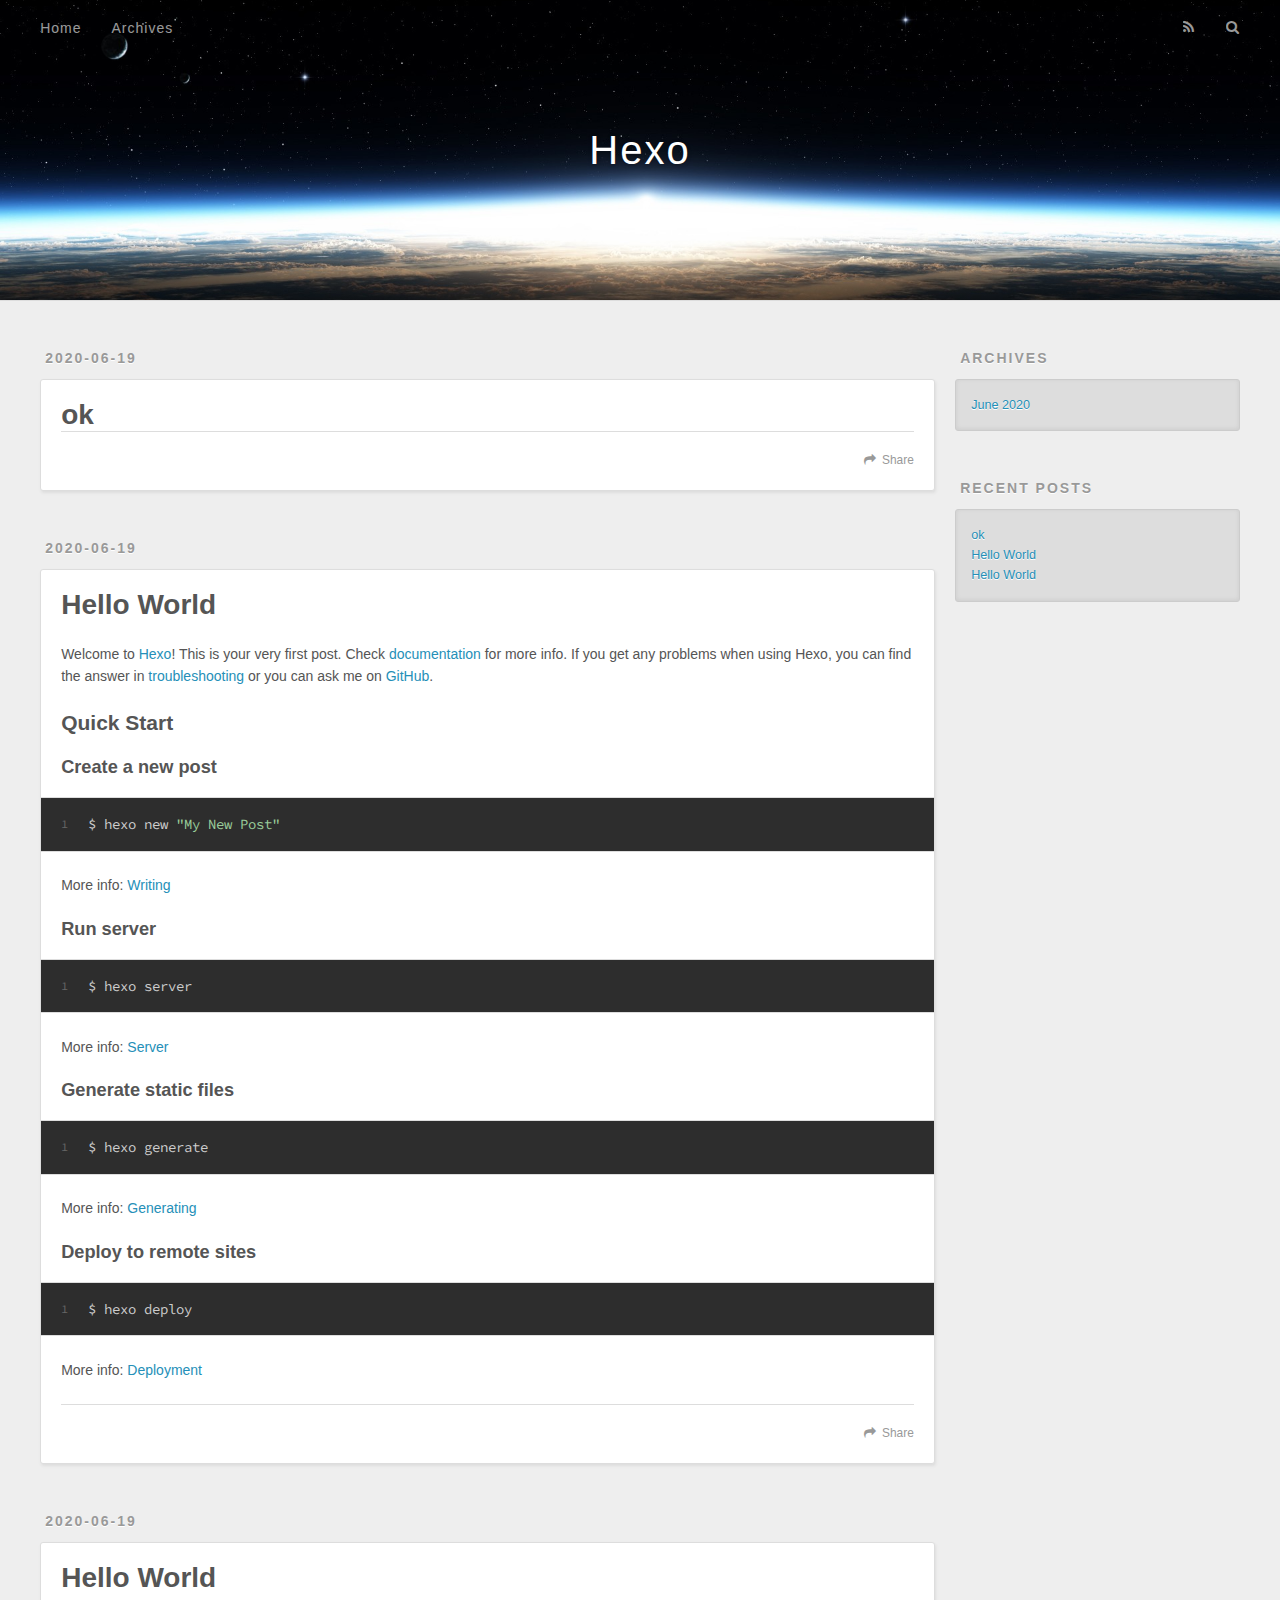
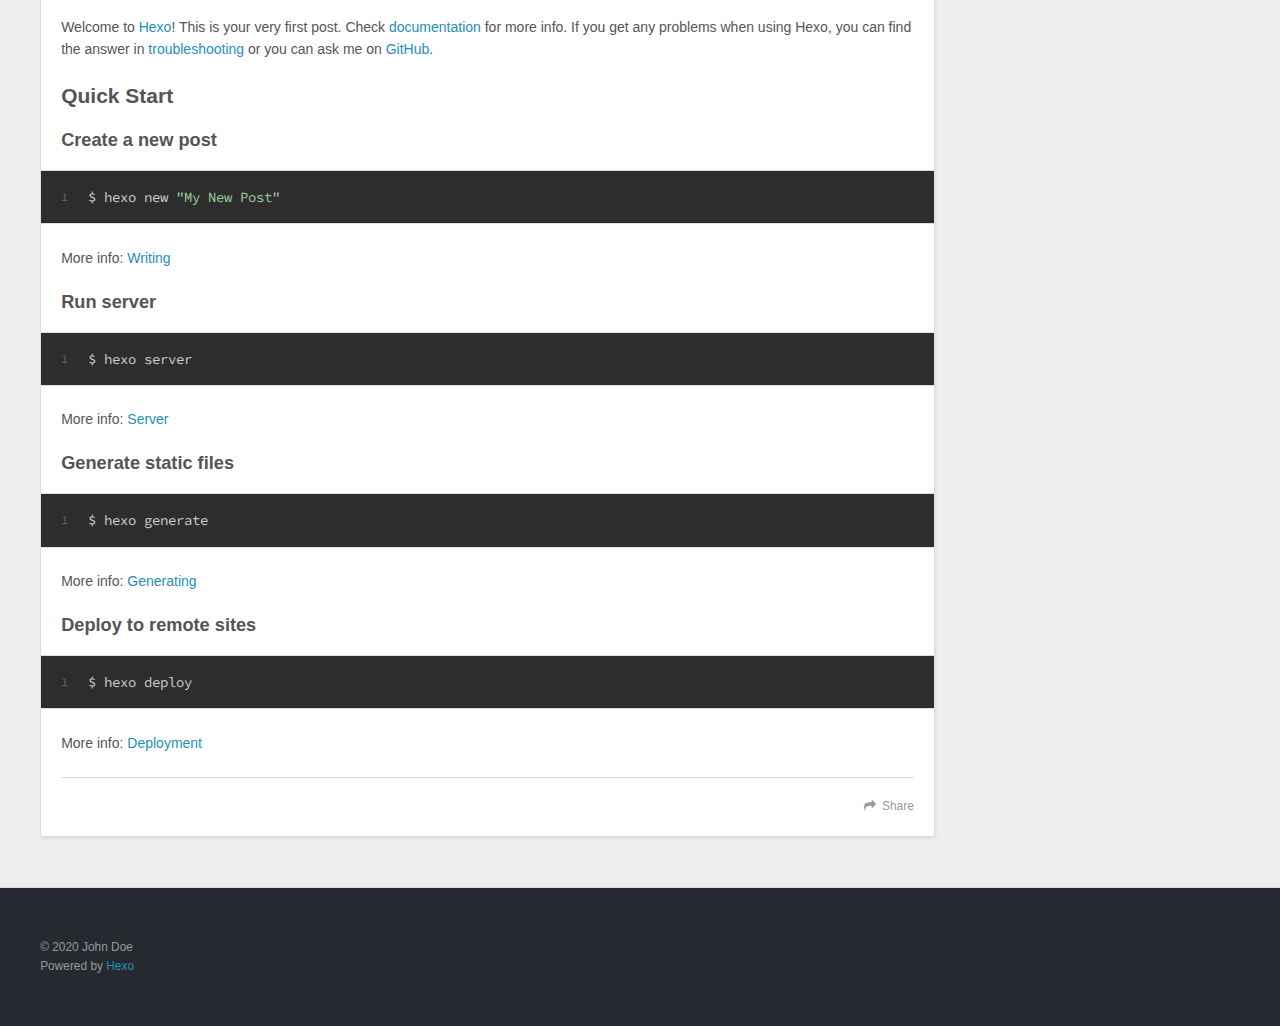
==== index.html @ 2d1c045d "Site updated: 2020-06-19 02:56:37" ====
<!DOCTYPE html>
<html>
<head>
  <meta charset="utf-8">
  

  
  <title>Hexo</title>
  <meta name="viewport" content="width=device-width, initial-scale=1, maximum-scale=1">
  <meta property="og:type" content="website">
<meta property="og:title" content="Hexo">
<meta property="og:url" content="http://yoursite.com/index.html">
<meta property="og:site_name" content="Hexo">
<meta property="og:locale" content="en_US">
<meta property="article:author" content="John Doe">
<meta name="twitter:card" content="summary">
  
    <link rel="alternate" href="/atom.xml" title="Hexo" type="application/atom+xml">
  
  
    <link rel="icon" href="/favicon.png">
  
  
    <link href="//fonts.googleapis.com/css?family=Source+Code+Pro" rel="stylesheet" type="text/css">
  
  
<link rel="stylesheet" href="/css/style.css">

<meta name="generator" content="Hexo 4.2.1"></head>

<body>
  <div id="container">
    <div id="wrap">
      <header id="header">
  <div id="banner"></div>
  <div id="header-outer" class="outer">
    <div id="header-title" class="inner">
      <h1 id="logo-wrap">
        <a href="/" id="logo">Hexo</a>
      </h1>
      
    </div>
    <div id="header-inner" class="inner">
      <nav id="main-nav">
        <a id="main-nav-toggle" class="nav-icon"></a>
        
          <a class="main-nav-link" href="/">Home</a>
        
          <a class="main-nav-link" href="/archives">Archives</a>
        
      </nav>
      <nav id="sub-nav">
        
          <a id="nav-rss-link" class="nav-icon" href="/atom.xml" title="RSS Feed"></a>
        
        <a id="nav-search-btn" class="nav-icon" title="Search"></a>
      </nav>
      <div id="search-form-wrap">
        <form action="//google.com/search" method="get" accept-charset="UTF-8" class="search-form"><input type="search" name="q" class="search-form-input" placeholder="Search"><button type="submit" class="search-form-submit">&#xF002;</button><input type="hidden" name="sitesearch" value="http://yoursite.com"></form>
      </div>
    </div>
  </div>
</header>
      <div class="outer">
        <section id="main">
  
    <article id="post-ok" class="article article-type-post" itemscope itemprop="blogPost">
  <div class="article-meta">
    <a href="/2020/06/19/ok/" class="article-date">
  <time datetime="2020-06-18T18:55:13.000Z" itemprop="datePublished">2020-06-19</time>
</a>
    
  </div>
  <div class="article-inner">
    
    
      <header class="article-header">
        
  
    <h1 itemprop="name">
      <a class="article-title" href="/2020/06/19/ok/">ok</a>
    </h1>
  

      </header>
    
    <div class="article-entry" itemprop="articleBody">
      
        
      
    </div>
    <footer class="article-footer">
      <a data-url="http://yoursite.com/2020/06/19/ok/" data-id="ckbl5b6qn0000s0tx3bxk59vc" class="article-share-link">Share</a>
      
      
    </footer>
  </div>
  
</article>


  
    <article id="post-你好-Hexo" class="article article-type-post" itemscope itemprop="blogPost">
  <div class="article-meta">
    <a href="/2020/06/19/%E4%BD%A0%E5%A5%BD-Hexo/" class="article-date">
  <time datetime="2020-06-18T18:50:59.559Z" itemprop="datePublished">2020-06-19</time>
</a>
    
  </div>
  <div class="article-inner">
    
    
      <header class="article-header">
        
  
    <h1 itemprop="name">
      <a class="article-title" href="/2020/06/19/%E4%BD%A0%E5%A5%BD-Hexo/">Hello World</a>
    </h1>
  

      </header>
    
    <div class="article-entry" itemprop="articleBody">
      
        <p>Welcome to <a href="https://hexo.io/" target="_blank" rel="noopener">Hexo</a>! This is your very first post. Check <a href="https://hexo.io/docs/" target="_blank" rel="noopener">documentation</a> for more info. If you get any problems when using Hexo, you can find the answer in <a href="https://hexo.io/docs/troubleshooting.html" target="_blank" rel="noopener">troubleshooting</a> or you can ask me on <a href="https://github.com/hexojs/hexo/issues" target="_blank" rel="noopener">GitHub</a>.</p>
<h2 id="Quick-Start"><a href="#Quick-Start" class="headerlink" title="Quick Start"></a>Quick Start</h2><h3 id="Create-a-new-post"><a href="#Create-a-new-post" class="headerlink" title="Create a new post"></a>Create a new post</h3><figure class="highlight bash"><table><tr><td class="gutter"><pre><span class="line">1</span><br></pre></td><td class="code"><pre><span class="line">$ hexo new <span class="string">"My New Post"</span></span><br></pre></td></tr></table></figure>

<p>More info: <a href="https://hexo.io/docs/writing.html" target="_blank" rel="noopener">Writing</a></p>
<h3 id="Run-server"><a href="#Run-server" class="headerlink" title="Run server"></a>Run server</h3><figure class="highlight bash"><table><tr><td class="gutter"><pre><span class="line">1</span><br></pre></td><td class="code"><pre><span class="line">$ hexo server</span><br></pre></td></tr></table></figure>

<p>More info: <a href="https://hexo.io/docs/server.html" target="_blank" rel="noopener">Server</a></p>
<h3 id="Generate-static-files"><a href="#Generate-static-files" class="headerlink" title="Generate static files"></a>Generate static files</h3><figure class="highlight bash"><table><tr><td class="gutter"><pre><span class="line">1</span><br></pre></td><td class="code"><pre><span class="line">$ hexo generate</span><br></pre></td></tr></table></figure>

<p>More info: <a href="https://hexo.io/docs/generating.html" target="_blank" rel="noopener">Generating</a></p>
<h3 id="Deploy-to-remote-sites"><a href="#Deploy-to-remote-sites" class="headerlink" title="Deploy to remote sites"></a>Deploy to remote sites</h3><figure class="highlight bash"><table><tr><td class="gutter"><pre><span class="line">1</span><br></pre></td><td class="code"><pre><span class="line">$ hexo deploy</span><br></pre></td></tr></table></figure>

<p>More info: <a href="https://hexo.io/docs/one-command-deployment.html" target="_blank" rel="noopener">Deployment</a></p>

      
    </div>
    <footer class="article-footer">
      <a data-url="http://yoursite.com/2020/06/19/%E4%BD%A0%E5%A5%BD-Hexo/" data-id="ckbl5b6qy0001s0tx4s55et5v" class="article-share-link">Share</a>
      
      
    </footer>
  </div>
  
</article>


  
    <article id="post-hello-world" class="article article-type-post" itemscope itemprop="blogPost">
  <div class="article-meta">
    <a href="/2020/06/19/hello-world/" class="article-date">
  <time datetime="2020-06-18T18:30:43.706Z" itemprop="datePublished">2020-06-19</time>
</a>
    
  </div>
  <div class="article-inner">
    
    
      <header class="article-header">
        
  
    <h1 itemprop="name">
      <a class="article-title" href="/2020/06/19/hello-world/">Hello World</a>
    </h1>
  

      </header>
    
    <div class="article-entry" itemprop="articleBody">
      
        <p>Welcome to <a href="https://hexo.io/" target="_blank" rel="noopener">Hexo</a>! This is your very first post. Check <a href="https://hexo.io/docs/" target="_blank" rel="noopener">documentation</a> for more info. If you get any problems when using Hexo, you can find the answer in <a href="https://hexo.io/docs/troubleshooting.html" target="_blank" rel="noopener">troubleshooting</a> or you can ask me on <a href="https://github.com/hexojs/hexo/issues" target="_blank" rel="noopener">GitHub</a>.</p>
<h2 id="Quick-Start"><a href="#Quick-Start" class="headerlink" title="Quick Start"></a>Quick Start</h2><h3 id="Create-a-new-post"><a href="#Create-a-new-post" class="headerlink" title="Create a new post"></a>Create a new post</h3><figure class="highlight bash"><table><tr><td class="gutter"><pre><span class="line">1</span><br></pre></td><td class="code"><pre><span class="line">$ hexo new <span class="string">"My New Post"</span></span><br></pre></td></tr></table></figure>

<p>More info: <a href="https://hexo.io/docs/writing.html" target="_blank" rel="noopener">Writing</a></p>
<h3 id="Run-server"><a href="#Run-server" class="headerlink" title="Run server"></a>Run server</h3><figure class="highlight bash"><table><tr><td class="gutter"><pre><span class="line">1</span><br></pre></td><td class="code"><pre><span class="line">$ hexo server</span><br></pre></td></tr></table></figure>

<p>More info: <a href="https://hexo.io/docs/server.html" target="_blank" rel="noopener">Server</a></p>
<h3 id="Generate-static-files"><a href="#Generate-static-files" class="headerlink" title="Generate static files"></a>Generate static files</h3><figure class="highlight bash"><table><tr><td class="gutter"><pre><span class="line">1</span><br></pre></td><td class="code"><pre><span class="line">$ hexo generate</span><br></pre></td></tr></table></figure>

<p>More info: <a href="https://hexo.io/docs/generating.html" target="_blank" rel="noopener">Generating</a></p>
<h3 id="Deploy-to-remote-sites"><a href="#Deploy-to-remote-sites" class="headerlink" title="Deploy to remote sites"></a>Deploy to remote sites</h3><figure class="highlight bash"><table><tr><td class="gutter"><pre><span class="line">1</span><br></pre></td><td class="code"><pre><span class="line">$ hexo deploy</span><br></pre></td></tr></table></figure>

<p>More info: <a href="https://hexo.io/docs/one-command-deployment.html" target="_blank" rel="noopener">Deployment</a></p>

      
    </div>
    <footer class="article-footer">
      <a data-url="http://yoursite.com/2020/06/19/hello-world/" data-id="ckbl4gbl2000044txbh1b9d9c" class="article-share-link">Share</a>
      
      
    </footer>
  </div>
  
</article>


  


</section>
        
          <aside id="sidebar">
  
    

  
    

  
    
  
    
  <div class="widget-wrap">
    <h3 class="widget-title">Archives</h3>
    <div class="widget">
      <ul class="archive-list"><li class="archive-list-item"><a class="archive-list-link" href="/archives/2020/06/">June 2020</a></li></ul>
    </div>
  </div>


  
    
  <div class="widget-wrap">
    <h3 class="widget-title">Recent Posts</h3>
    <div class="widget">
      <ul>
        
          <li>
            <a href="/2020/06/19/ok/">ok</a>
          </li>
        
          <li>
            <a href="/2020/06/19/%E4%BD%A0%E5%A5%BD-Hexo/">Hello World</a>
          </li>
        
          <li>
            <a href="/2020/06/19/hello-world/">Hello World</a>
          </li>
        
      </ul>
    </div>
  </div>

  
</aside>
        
      </div>
      <footer id="footer">
  
  <div class="outer">
    <div id="footer-info" class="inner">
      &copy; 2020 John Doe<br>
      Powered by <a href="http://hexo.io/" target="_blank">Hexo</a>
    </div>
  </div>
</footer>
    </div>
    <nav id="mobile-nav">
  
    <a href="/" class="mobile-nav-link">Home</a>
  
    <a href="/archives" class="mobile-nav-link">Archives</a>
  
</nav>
    

<script src="//ajax.googleapis.com/ajax/libs/jquery/2.0.3/jquery.min.js"></script>


  
<link rel="stylesheet" href="/fancybox/jquery.fancybox.css">

  
<script src="/fancybox/jquery.fancybox.pack.js"></script>




<script src="/js/script.js"></script>




  </div>
</body>
</html>
---- css/style.css ----
body {
  width: 100%;
}
body:before,
body:after {
  content: "";
  display: table;
}
body:after {
  clear: both;
}
html,
body,
div,
span,
applet,
object,
iframe,
h1,
h2,
h3,
h4,
h5,
h6,
p,
blockquote,
pre,
a,
abbr,
acronym,
address,
big,
cite,
code,
del,
dfn,
em,
img,
ins,
kbd,
q,
s,
samp,
small,
strike,
strong,
sub,
sup,
tt,
var,
dl,
dt,
dd,
ol,
ul,
li,
fieldset,
form,
label,
legend,
table,
caption,
tbody,
tfoot,
thead,
tr,
th,
td {
  margin: 0;
  padding: 0;
  border: 0;
  outline: 0;
  font-weight: inherit;
  font-style: inherit;
  font-family: inherit;
  font-size: 100%;
  vertical-align: baseline;
}
body {
  line-height: 1;
  color: #000;
  background: #fff;
}
ol,
ul {
  list-style: none;
}
table {
  border-collapse: separate;
  border-spacing: 0;
  vertical-align: middle;
}
caption,
th,
td {
  text-align: left;
  font-weight: normal;
  vertical-align: middle;
}
a img {
  border: none;
}
input,
button {
  margin: 0;
  padding: 0;
}
input::-moz-focus-inner,
button::-moz-focus-inner {
  border: 0;
  padding: 0;
}
@font-face {
  font-family: FontAwesome;
  font-style: normal;
  font-weight: normal;
  src: url("fonts/fontawesome-webfont.eot?v=#4.0.3");
  src: url("fonts/fontawesome-webfont.eot?#iefix&v=#4.0.3") format("embedded-opentype"), url("fonts/fontawesome-webfont.woff?v=#4.0.3") format("woff"), url("fonts/fontawesome-webfont.ttf?v=#4.0.3") format("truetype"), url("fonts/fontawesome-webfont.svg#fontawesomeregular?v=#4.0.3") format("svg");
}
html,
body,
#container {
  height: 100%;
}
body {
  background: #eee;
  font: 14px -apple-system, BlinkMacSystemFont, "Segoe UI", "Roboto", "Oxygen", "Ubuntu", "Cantarell", "Fira Sans", "Droid Sans", "Helvetica Neue", sans-serif;
  -webkit-text-size-adjust: 100%;
}
.outer {
  max-width: 1220px;
  margin: 0 auto;
  padding: 0 20px;
}
.outer:before,
.outer:after {
  content: "";
  display: table;
}
.outer:after {
  clear: both;
}
.inner {
  display: inline;
  float: left;
  width: 98.33333333333333%;
  margin: 0 0.833333333333333%;
}
.left,
.alignleft {
  float: left;
}
.right,
.alignright {
  float: right;
}
.clear {
  clear: both;
}
#container {
  position: relative;
}
.mobile-nav-on {
  overflow: hidden;
}
#wrap {
  height: 100%;
  width: 100%;
  position: absolute;
  top: 0;
  left: 0;
  -webkit-transition: 0.2s ease-out;
  -moz-transition: 0.2s ease-out;
  -ms-transition: 0.2s ease-out;
  transition: 0.2s ease-out;
  z-index: 1;
  background: #eee;
}
.mobile-nav-on #wrap {
  left: 280px;
}
@media screen and (min-width: 768px) {
  #main {
    display: inline;
    float: left;
    width: 73.33333333333333%;
    margin: 0 0.833333333333333%;
  }
}
.article-date,
.article-category-link,
.archive-year,
.widget-title {
  text-decoration: none;
  text-transform: uppercase;
  letter-spacing: 2px;
  color: #999;
  margin-bottom: 1em;
  margin-left: 5px;
  line-height: 1em;
  text-shadow: 0 1px #fff;
  font-weight: bold;
}
.article-inner,
.archive-article-inner {
  background: #fff;
  -webkit-box-shadow: 1px 2px 3px #ddd;
  box-shadow: 1px 2px 3px #ddd;
  border: 1px solid #ddd;
  border-radius: 3px;
}
.article-entry h1,
.widget h1 {
  font-size: 2em;
}
.article-entry h2,
.widget h2 {
  font-size: 1.5em;
}
.article-entry h3,
.widget h3 {
  font-size: 1.3em;
}
.article-entry h4,
.widget h4 {
  font-size: 1.2em;
}
.article-entry h5,
.widget h5 {
  font-size: 1em;
}
.article-entry h6,
.widget h6 {
  font-size: 1em;
  color: #999;
}
.article-entry hr,
.widget hr {
  border: 1px dashed #ddd;
}
.article-entry strong,
.widget strong {
  font-weight: bold;
}
.article-entry em,
.widget em,
.article-entry cite,
.widget cite {
  font-style: italic;
}
.article-entry sup,
.widget sup,
.article-entry sub,
.widget sub {
  font-size: 0.75em;
  line-height: 0;
  position: relative;
  vertical-align: baseline;
}
.article-entry sup,
.widget sup {
  top: -0.5em;
}
.article-entry sub,
.widget sub {
  bottom: -0.2em;
}
.article-entry small,
.widget small {
  font-size: 0.85em;
}
.article-entry acronym,
.widget acronym,
.article-entry abbr,
.widget abbr {
  border-bottom: 1px dotted;
}
.article-entry ul,
.widget ul,
.article-entry ol,
.widget ol,
.article-entry dl,
.widget dl {
  margin: 0 20px;
  line-height: 1.6em;
}
.article-entry ul ul,
.widget ul ul,
.article-entry ol ul,
.widget ol ul,
.article-entry ul ol,
.widget ul ol,
.article-entry ol ol,
.widget ol ol {
  margin-top: 0;
  margin-bottom: 0;
}
.article-entry ul,
.widget ul {
  list-style: disc;
}
.article-entry ol,
.widget ol {
  list-style: decimal;
}
.article-entry dt,
.widget dt {
  font-weight: bold;
}
#header {
  height: 300px;
  position: relative;
  border-bottom: 1px solid #ddd;
}
#header:before,
#header:after {
  content: "";
  position: absolute;
  left: 0;
  right: 0;
  height: 40px;
}
#header:before {
  top: 0;
  background: -webkit-linear-gradient(rgba(0,0,0,0.2), transparent);
  background: -moz-linear-gradient(rgba(0,0,0,0.2), transparent);
  background: -ms-linear-gradient(rgba(0,0,0,0.2), transparent);
  background: linear-gradient(rgba(0,0,0,0.2), transparent);
}
#header:after {
  bottom: 0;
  background: -webkit-linear-gradient(transparent, rgba(0,0,0,0.2));
  background: -moz-linear-gradient(transparent, rgba(0,0,0,0.2));
  background: -ms-linear-gradient(transparent, rgba(0,0,0,0.2));
  background: linear-gradient(transparent, rgba(0,0,0,0.2));
}
#header-outer {
  height: 100%;
  position: relative;
}
#header-inner {
  position: relative;
  overflow: hidden;
}
#banner {
  position: absolute;
  top: 0;
  left: 0;
  width: 100%;
  height: 100%;
  background: url("images/banner.jpg") center #000;
  -webkit-background-size: cover;
  -moz-background-size: cover;
  background-size: cover;
  z-index: -1;
}
#header-title {
  text-align: center;
  height: 40px;
  position: absolute;
  top: 50%;
  left: 0;
  margin-top: -20px;
}
#logo,
#subtitle {
  text-decoration: none;
  color: #fff;
  font-weight: 300;
  text-shadow: 0 1px 4px rgba(0,0,0,0.3);
}
#logo {
  font-size: 40px;
  line-height: 40px;
  letter-spacing: 2px;
}
#subtitle {
  font-size: 16px;
  line-height: 16px;
  letter-spacing: 1px;
}
#subtitle-wrap {
  margin-top: 16px;
}
#main-nav {
  float: left;
  margin-left: -15px;
}
.nav-icon,
.main-nav-link {
  float: left;
  color: #fff;
  opacity: 0.6;
  text-decoration: none;
  text-shadow: 0 1px rgba(0,0,0,0.2);
  -webkit-transition: opacity 0.2s;
  -moz-transition: opacity 0.2s;
  -ms-transition: opacity 0.2s;
  transition: opacity 0.2s;
  display: block;
  padding: 20px 15px;
}
.nav-icon:hover,
.main-nav-link:hover {
  opacity: 1;
}
.nav-icon {
  font-family: FontAwesome;
  text-align: center;
  font-size: 14px;
  width: 14px;
  height: 14px;
  padding: 20px 15px;
  position: relative;
  cursor: pointer;
}
.main-nav-link {
  font-weight: 300;
  letter-spacing: 1px;
}
@media screen and (max-width: 479px) {
  .main-nav-link {
    display: none;
  }
}
#main-nav-toggle {
  display: none;
}
#main-nav-toggle:before {
  content: "\f0c9";
}
@media screen and (max-width: 479px) {
  #main-nav-toggle {
    display: block;
  }
}
#sub-nav {
  float: right;
  margin-right: -15px;
}
#nav-rss-link:before {
  content: "\f09e";
}
#nav-search-btn:before {
  content: "\f002";
}
#search-form-wrap {
  position: absolute;
  top: 15px;
  width: 150px;
  height: 30px;
  right: -150px;
  opacity: 0;
  -webkit-transition: 0.2s ease-out;
  -moz-transition: 0.2s ease-out;
  -ms-transition: 0.2s ease-out;
  transition: 0.2s ease-out;
}
#search-form-wrap.on {
  opacity: 1;
  right: 0;
}
@media screen and (max-width: 479px) {
  #search-form-wrap {
    width: 100%;
    right: -100%;
  }
}
.search-form {
  position: absolute;
  top: 0;
  left: 0;
  right: 0;
  background: #fff;
  padding: 5px 15px;
  border-radius: 15px;
  -webkit-box-shadow: 0 0 10px rgba(0,0,0,0.3);
  box-shadow: 0 0 10px rgba(0,0,0,0.3);
}
.search-form-input {
  border: none;
  background: none;
  color: #555;
  width: 100%;
  font: 13px -apple-system, BlinkMacSystemFont, "Segoe UI", "Roboto", "Oxygen", "Ubuntu", "Cantarell", "Fira Sans", "Droid Sans", "Helvetica Neue", sans-serif;
  outline: none;
}
.search-form-input::-webkit-search-results-decoration,
.search-form-input::-webkit-search-cancel-button {
  -webkit-appearance: none;
}
.search-form-submit {
  position: absolute;
  top: 50%;
  right: 10px;
  margin-top: -7px;
  font: 13px FontAwesome;
  border: none;
  background: none;
  color: #bbb;
  cursor: pointer;
}
.search-form-submit:hover,
.search-form-submit:focus {
  color: #777;
}
.article {
  margin: 50px 0;
}
.article-inner {
  overflow: hidden;
}
.article-meta:before,
.article-meta:after {
  content: "";
  display: table;
}
.article-meta:after {
  clear: both;
}
.article-date {
  float: left;
}
.article-category {
  float: left;
  line-height: 1em;
  color: #ccc;
  text-shadow: 0 1px #fff;
  margin-left: 8px;
}
.article-category:before {
  content: "\2022";
}
.article-category-link {
  margin: 0 12px 1em;
}
.article-header {
  padding: 20px 20px 0;
}
.article-title {
  text-decoration: none;
  font-size: 2em;
  font-weight: bold;
  color: #555;
  line-height: 1.1em;
  -webkit-transition: color 0.2s;
  -moz-transition: color 0.2s;
  -ms-transition: color 0.2s;
  transition: color 0.2s;
}
a.article-title:hover {
  color: #258fb8;
}
.article-entry {
  color: #555;
  padding: 0 20px;
}
.article-entry:before,
.article-entry:after {
  content: "";
  display: table;
}
.article-entry:after {
  clear: both;
}
.article-entry p,
.article-entry table {
  line-height: 1.6em;
  margin: 1.6em 0;
}
.article-entry h1,
.article-entry h2,
.article-entry h3,
.article-entry h4,
.article-entry h5,
.article-entry h6 {
  font-weight: bold;
}
.article-entry h1,
.article-entry h2,
.article-entry h3,
.article-entry h4,
.article-entry h5,
.article-entry h6 {
  line-height: 1.1em;
  margin: 1.1em 0;
}
.article-entry a {
  color: #258fb8;
  text-decoration: none;
}
.article-entry a:hover {
  text-decoration: underline;
}
.article-entry ul,
.article-entry ol,
.article-entry dl {
  margin-top: 1.6em;
  margin-bottom: 1.6em;
}
.article-entry img,
.article-entry video {
  max-width: 100%;
  height: auto;
  display: block;
  margin: auto;
}
.article-entry iframe {
  border: none;
}
.article-entry table {
  width: 100%;
  border-collapse: collapse;
  border-spacing: 0;
}
.article-entry th {
  font-weight: bold;
  border-bottom: 3px solid #ddd;
  padding-bottom: 0.5em;
}
.article-entry td {
  border-bottom: 1px solid #ddd;
  padding: 10px 0;
}
.article-entry blockquote {
  font-family: Georgia, "Times New Roman", serif;
  font-size: 1.4em;
  margin: 1.6em 20px;
  text-align: center;
}
.article-entry blockquote footer {
  font-size: 14px;
  margin: 1.6em 0;
  font-family: -apple-system, BlinkMacSystemFont, "Segoe UI", "Roboto", "Oxygen", "Ubuntu", "Cantarell", "Fira Sans", "Droid Sans", "Helvetica Neue", sans-serif;
}
.article-entry blockquote footer cite:before {
  content: "—";
  padding: 0 0.5em;
}
.article-entry .pullquote {
  text-align: left;
  width: 45%;
  margin: 0;
}
.article-entry .pullquote.left {
  margin-left: 0.5em;
  margin-right: 1em;
}
.article-entry .pullquote.right {
  margin-right: 0.5em;
  margin-left: 1em;
}
.article-entry .caption {
  color: #999;
  display: block;
  font-size: 0.9em;
  margin-top: 0.5em;
  position: relative;
  text-align: center;
}
.article-entry .video-container {
  position: relative;
  padding-top: 56.25%;
  height: 0;
  overflow: hidden;
}
.article-entry .video-container iframe,
.article-entry .video-container object,
.article-entry .video-container embed {
  position: absolute;
  top: 0;
  left: 0;
  width: 100%;
  height: 100%;
  margin-top: 0;
}
.article-more-link a {
  display: inline-block;
  line-height: 1em;
  padding: 6px 15px;
  border-radius: 15px;
  background: #eee;
  color: #999;
  text-shadow: 0 1px #fff;
  text-decoration: none;
}
.article-more-link a:hover {
  background: #258fb8;
  color: #fff;
  text-decoration: none;
  text-shadow: 0 1px #1e7293;
}
.article-footer {
  font-size: 0.85em;
  line-height: 1.6em;
  border-top: 1px solid #ddd;
  padding-top: 1.6em;
  margin: 0 20px 20px;
}
.article-footer:before,
.article-footer:after {
  content: "";
  display: table;
}
.article-footer:after {
  clear: both;
}
.article-footer a {
  color: #999;
  text-decoration: none;
}
.article-footer a:hover {
  color: #555;
}
.article-tag-list-item {
  float: left;
  margin-right: 10px;
}
.article-tag-list-link:before {
  content: "#";
}
.article-comment-link {
  float: right;
}
.article-comment-link:before {
  content: "\f075";
  font-family: FontAwesome;
  padding-right: 8px;
}
.article-share-link {
  cursor: pointer;
  float: right;
  margin-left: 20px;
}
.article-share-link:before {
  content: "\f064";
  font-family: FontAwesome;
  padding-right: 6px;
}
#article-nav {
  position: relative;
}
#article-nav:before,
#article-nav:after {
  content: "";
  display: table;
}
#article-nav:after {
  clear: both;
}
@media screen and (min-width: 768px) {
  #article-nav {
    margin: 50px 0;
  }
  #article-nav:before {
    width: 8px;
    height: 8px;
    position: absolute;
    top: 50%;
    left: 50%;
    margin-top: -4px;
    margin-left: -4px;
    content: "";
    border-radius: 50%;
    background: #ddd;
    -webkit-box-shadow: 0 1px 2px #fff;
    box-shadow: 0 1px 2px #fff;
  }
}
.article-nav-link-wrap {
  text-decoration: none;
  text-shadow: 0 1px #fff;
  color: #999;
  -webkit-box-sizing: border-box;
  -moz-box-sizing: border-box;
  box-sizing: border-box;
  margin-top: 50px;
  text-align: center;
  display: block;
}
.article-nav-link-wrap:hover {
  color: #555;
}
@media screen and (min-width: 768px) {
  .article-nav-link-wrap {
    width: 50%;
    margin-top: 0;
  }
}
@media screen and (min-width: 768px) {
  #article-nav-newer {
    float: left;
    text-align: right;
    padding-right: 20px;
  }
}
@media screen and (min-width: 768px) {
  #article-nav-older {
    float: right;
    text-align: left;
    padding-left: 20px;
  }
}
.article-nav-caption {
  text-transform: uppercase;
  letter-spacing: 2px;
  color: #ddd;
  line-height: 1em;
  font-weight: bold;
}
#article-nav-newer .article-nav-caption {
  margin-right: -2px;
}
.article-nav-title {
  font-size: 0.85em;
  line-height: 1.6em;
  margin-top: 0.5em;
}
.article-share-box {
  position: absolute;
  display: none;
  background: #fff;
  -webkit-box-shadow: 1px 2px 10px rgba(0,0,0,0.2);
  box-shadow: 1px 2px 10px rgba(0,0,0,0.2);
  border-radius: 3px;
  margin-left: -145px;
  overflow: hidden;
  z-index: 1;
}
.article-share-box.on {
  display: block;
}
.article-share-input {
  width: 100%;
  background: none;
  -webkit-box-sizing: border-box;
  -moz-box-sizing: border-box;
  box-sizing: border-box;
  font: 14px -apple-system, BlinkMacSystemFont, "Segoe UI", "Roboto", "Oxygen", "Ubuntu", "Cantarell", "Fira Sans", "Droid Sans", "Helvetica Neue", sans-serif;
  padding: 0 15px;
  color: #555;
  outline: none;
  border: 1px solid #ddd;
  border-radius: 3px 3px 0 0;
  height: 36px;
  line-height: 36px;
}
.article-share-links {
  background: #eee;
}
.article-share-links:before,
.article-share-links:after {
  content: "";
  display: table;
}
.article-share-links:after {
  clear: both;
}
.article-share-twitter,
.article-share-facebook,
.article-share-pinterest,
.article-share-google {
  width: 50px;
  height: 36px;
  display: block;
  float: left;
  position: relative;
  color: #999;
  text-shadow: 0 1px #fff;
}
.article-share-twitter:before,
.article-share-facebook:before,
.article-share-pinterest:before,
.article-share-google:before {
  font-size: 20px;
  font-family: FontAwesome;
  width: 20px;
  height: 20px;
  position: absolute;
  top: 50%;
  left: 50%;
  margin-top: -10px;
  margin-left: -10px;
  text-align: center;
}
.article-share-twitter:hover,
.article-share-facebook:hover,
.article-share-pinterest:hover,
.article-share-google:hover {
  color: #fff;
}
.article-share-twitter:before {
  content: "\f099";
}
.article-share-twitter:hover {
  background: #00aced;
  text-shadow: 0 1px #008abe;
}
.article-share-facebook:before {
  content: "\f09a";
}
.article-share-facebook:hover {
  background: #3b5998;
  text-shadow: 0 1px #2f477a;
}
.article-share-pinterest:before {
  content: "\f0d2";
}
.article-share-pinterest:hover {
  background: #cb2027;
  text-shadow: 0 1px #a21a1f;
}
.article-share-google:before {
  content: "\f0d5";
}
.article-share-google:hover {
  background: #dd4b39;
  text-shadow: 0 1px #be3221;
}
.article-gallery {
  background: #000;
  position: relative;
}
.article-gallery-photos {
  position: relative;
  overflow: hidden;
}
.article-gallery-img {
  display: none;
  max-width: 100%;
}
.article-gallery-img:first-child {
  display: block;
}
.article-gallery-img.loaded {
  position: absolute;
  display: block;
}
.article-gallery-img img {
  display: block;
  max-width: 100%;
  margin: 0 auto;
}
#comments {
  background: #fff;
  -webkit-box-shadow: 1px 2px 3px #ddd;
  box-shadow: 1px 2px 3px #ddd;
  padding: 20px;
  border: 1px solid #ddd;
  border-radius: 3px;
  margin: 50px 0;
}
#comments a {
  color: #258fb8;
}
.archives-wrap {
  margin: 50px 0;
}
.archives:before,
.archives:after {
  content: "";
  display: table;
}
.archives:after {
  clear: both;
}
.archive-year-wrap {
  margin-bottom: 1em;
}
.archives {
  -webkit-column-gap: 10px;
  -moz-column-gap: 10px;
  column-gap: 10px;
}
@media screen and (min-width: 480px) and (max-width: 767px) {
  .archives {
    -webkit-column-count: 2;
    -moz-column-count: 2;
    column-count: 2;
  }
}
@media screen and (min-width: 768px) {
  .archives {
    -webkit-column-count: 3;
    -moz-column-count: 3;
    column-count: 3;
  }
}
.archive-article {
  -webkit-column-break-inside: avoid;
  page-break-inside: avoid;
  overflow: hidden;
  break-inside: avoid-column;
}
.archive-article-inner {
  padding: 10px;
  margin-bottom: 15px;
}
.archive-article-title {
  text-decoration: none;
  font-weight: bold;
  color: #555;
  -webkit-transition: color 0.2s;
  -moz-transition: color 0.2s;
  -ms-transition: color 0.2s;
  transition: color 0.2s;
  line-height: 1.6em;
}
.archive-article-title:hover {
  color: #258fb8;
}
.archive-article-footer {
  margin-top: 1em;
}
.archive-article-date {
  color: #999;
  text-decoration: none;
  font-size: 0.85em;
  line-height: 1em;
  margin-bottom: 0.5em;
  display: block;
}
#page-nav {
  margin: 50px auto;
  background: #fff;
  -webkit-box-shadow: 1px 2px 3px #ddd;
  box-shadow: 1px 2px 3px #ddd;
  border: 1px solid #ddd;
  border-radius: 3px;
  text-align: center;
  color: #999;
  overflow: hidden;
}
#page-nav:before,
#page-nav:after {
  content: "";
  display: table;
}
#page-nav:after {
  clear: both;
}
#page-nav a,
#page-nav span {
  padding: 10px 20px;
  line-height: 1;
  height: 2ex;
}
#page-nav a {
  color: #999;
  text-decoration: none;
}
#page-nav a:hover {
  background: #999;
  color: #fff;
}
#page-nav .prev {
  float: left;
}
#page-nav .next {
  float: right;
}
#page-nav .page-number {
  display: inline-block;
}
@media screen and (max-width: 479px) {
  #page-nav .page-number {
    display: none;
  }
}
#page-nav .current {
  color: #555;
  font-weight: bold;
}
#page-nav .space {
  color: #ddd;
}
#footer {
  background: #262a30;
  padding: 50px 0;
  border-top: 1px solid #ddd;
  color: #999;
}
#footer a {
  color: #258fb8;
  text-decoration: none;
}
#footer a:hover {
  text-decoration: underline;
}
#footer-info {
  line-height: 1.6em;
  font-size: 0.85em;
}
.article-entry pre,
.article-entry .highlight {
  background: #2d2d2d;
  margin: 0 -20px;
  padding: 15px 20px;
  border-style: solid;
  border-color: #ddd;
  border-width: 1px 0;
  overflow: auto;
  color: #ccc;
  line-height: 22.400000000000002px;
}
.article-entry .highlight .gutter pre,
.article-entry .gist .gist-file .gist-data .line-numbers {
  color: #666;
  font-size: 0.85em;
}
.article-entry pre,
.article-entry code {
  font-family: "Source Code Pro", Consolas, Monaco, Menlo, Consolas, monospace;
}
.article-entry code {
  background: #eee;
  text-shadow: 0 1px #fff;
  padding: 0 0.3em;
}
.article-entry pre code {
  background: none;
  text-shadow: none;
  padding: 0;
}
.article-entry .highlight pre {
  border: none;
  margin: 0;
  padding: 0;
}
.article-entry .highlight table {
  margin: 0;
  width: auto;
}
.article-entry .highlight td {
  border: none;
  padding: 0;
}
.article-entry .highlight figcaption {
  font-size: 0.85em;
  color: #999;
  line-height: 1em;
  margin-bottom: 1em;
}
.article-entry .highlight figcaption:before,
.article-entry .highlight figcaption:after {
  content: "";
  display: table;
}
.article-entry .highlight figcaption:after {
  clear: both;
}
.article-entry .highlight figcaption a {
  float: right;
}
.article-entry .highlight .gutter pre {
  text-align: right;
  padding-right: 20px;
}
.article-entry .highlight .line {
  height: 22.400000000000002px;
}
.article-entry .highlight .line.marked {
  background: #515151;
}
.article-entry .gist {
  margin: 0 -20px;
  border-style: solid;
  border-color: #ddd;
  border-width: 1px 0;
  background: #2d2d2d;
  padding: 15px 20px 15px 0;
}
.article-entry .gist .gist-file {
  border: none;
  font-family: "Source Code Pro", Consolas, Monaco, Menlo, Consolas, monospace;
  margin: 0;
}
.article-entry .gist .gist-file .gist-data {
  background: none;
  border: none;
}
.article-entry .gist .gist-file .gist-data .line-numbers {
  background: none;
  border: none;
  padding: 0 20px 0 0;
}
.article-entry .gist .gist-file .gist-data .line-data {
  padding: 0 !important;
}
.article-entry .gist .gist-file .highlight {
  margin: 0;
  padding: 0;
  border: none;
}
.article-entry .gist .gist-file .gist-meta {
  background: #2d2d2d;
  color: #999;
  font: 0.85em -apple-system, BlinkMacSystemFont, "Segoe UI", "Roboto", "Oxygen", "Ubuntu", "Cantarell", "Fira Sans", "Droid Sans", "Helvetica Neue", sans-serif;
  text-shadow: 0 0;
  padding: 0;
  margin-top: 1em;
  margin-left: 20px;
}
.article-entry .gist .gist-file .gist-meta a {
  color: #258fb8;
  font-weight: normal;
}
.article-entry .gist .gist-file .gist-meta a:hover {
  text-decoration: underline;
}
pre .comment,
pre .title {
  color: #999;
}
pre .variable,
pre .attribute,
pre .tag,
pre .regexp,
pre .ruby .constant,
pre .xml .tag .title,
pre .xml .pi,
pre .xml .doctype,
pre .html .doctype,
pre .css .id,
pre .css .class,
pre .css .pseudo {
  color: #f2777a;
}
pre .number,
pre .preprocessor,
pre .built_in,
pre .literal,
pre .params,
pre .constant {
  color: #f99157;
}
pre .class,
pre .ruby .class .title,
pre .css .rules .attribute {
  color: #9c9;
}
pre .string,
pre .value,
pre .inheritance,
pre .header,
pre .ruby .symbol,
pre .xml .cdata {
  color: #9c9;
}
pre .css .hexcolor {
  color: #6cc;
}
pre .function,
pre .python .decorator,
pre .python .title,
pre .ruby .function .title,
pre .ruby .title .keyword,
pre .perl .sub,
pre .javascript .title,
pre .coffeescript .title {
  color: #69c;
}
pre .keyword,
pre .javascript .function {
  color: #c9c;
}
@media screen and (max-width: 479px) {
  #mobile-nav {
    position: absolute;
    top: 0;
    left: 0;
    width: 280px;
    height: 100%;
    background: #191919;
    border-right: 1px solid #fff;
  }
}
@media screen and (max-width: 479px) {
  .mobile-nav-link {
    display: block;
    color: #999;
    text-decoration: none;
    padding: 15px 20px;
    font-weight: bold;
  }
  .mobile-nav-link:hover {
    color: #fff;
  }
}
@media screen and (min-width: 768px) {
  #sidebar {
    display: inline;
    float: left;
    width: 23.333333333333332%;
    margin: 0 0.833333333333333%;
  }
}
.widget-wrap {
  margin: 50px 0;
}
.widget {
  color: #777;
  text-shadow: 0 1px #fff;
  background: #ddd;
  -webkit-box-shadow: 0 -1px 4px #ccc inset;
  box-shadow: 0 -1px 4px #ccc inset;
  border: 1px solid #ccc;
  padding: 15px;
  border-radius: 3px;
}
.widget a {
  color: #258fb8;
  text-decoration: none;
}
.widget a:hover {
  text-decoration: underline;
}
.widget ul ul,
.widget ol ul,
.widget dl ul,
.widget ul ol,
.widget ol ol,
.widget dl ol,
.widget ul dl,
.widget ol dl,
.widget dl dl {
  margin-left: 15px;
  list-style: disc;
}
.widget {
  line-height: 1.6em;
  word-wrap: break-word;
  font-size: 0.9em;
}
.widget ul,
.widget ol {
  list-style: none;
  margin: 0;
}
.widget ul ul,
.widget ol ul,
.widget ul ol,
.widget ol ol {
  margin: 0 20px;
}
.widget ul ul,
.widget ol ul {
  list-style: disc;
}
.widget ul ol,
.widget ol ol {
  list-style: decimal;
}
.category-list-count,
.tag-list-count,
.archive-list-count {
  padding-left: 5px;
  color: #999;
  font-size: 0.85em;
}
.category-list-count:before,
.tag-list-count:before,
.archive-list-count:before {
  content: "(";
}
.category-list-count:after,
.tag-list-count:after,
.archive-list-count:after {
  content: ")";
}
.tagcloud a {
  margin-right: 5px;
  display: inline-block;
}
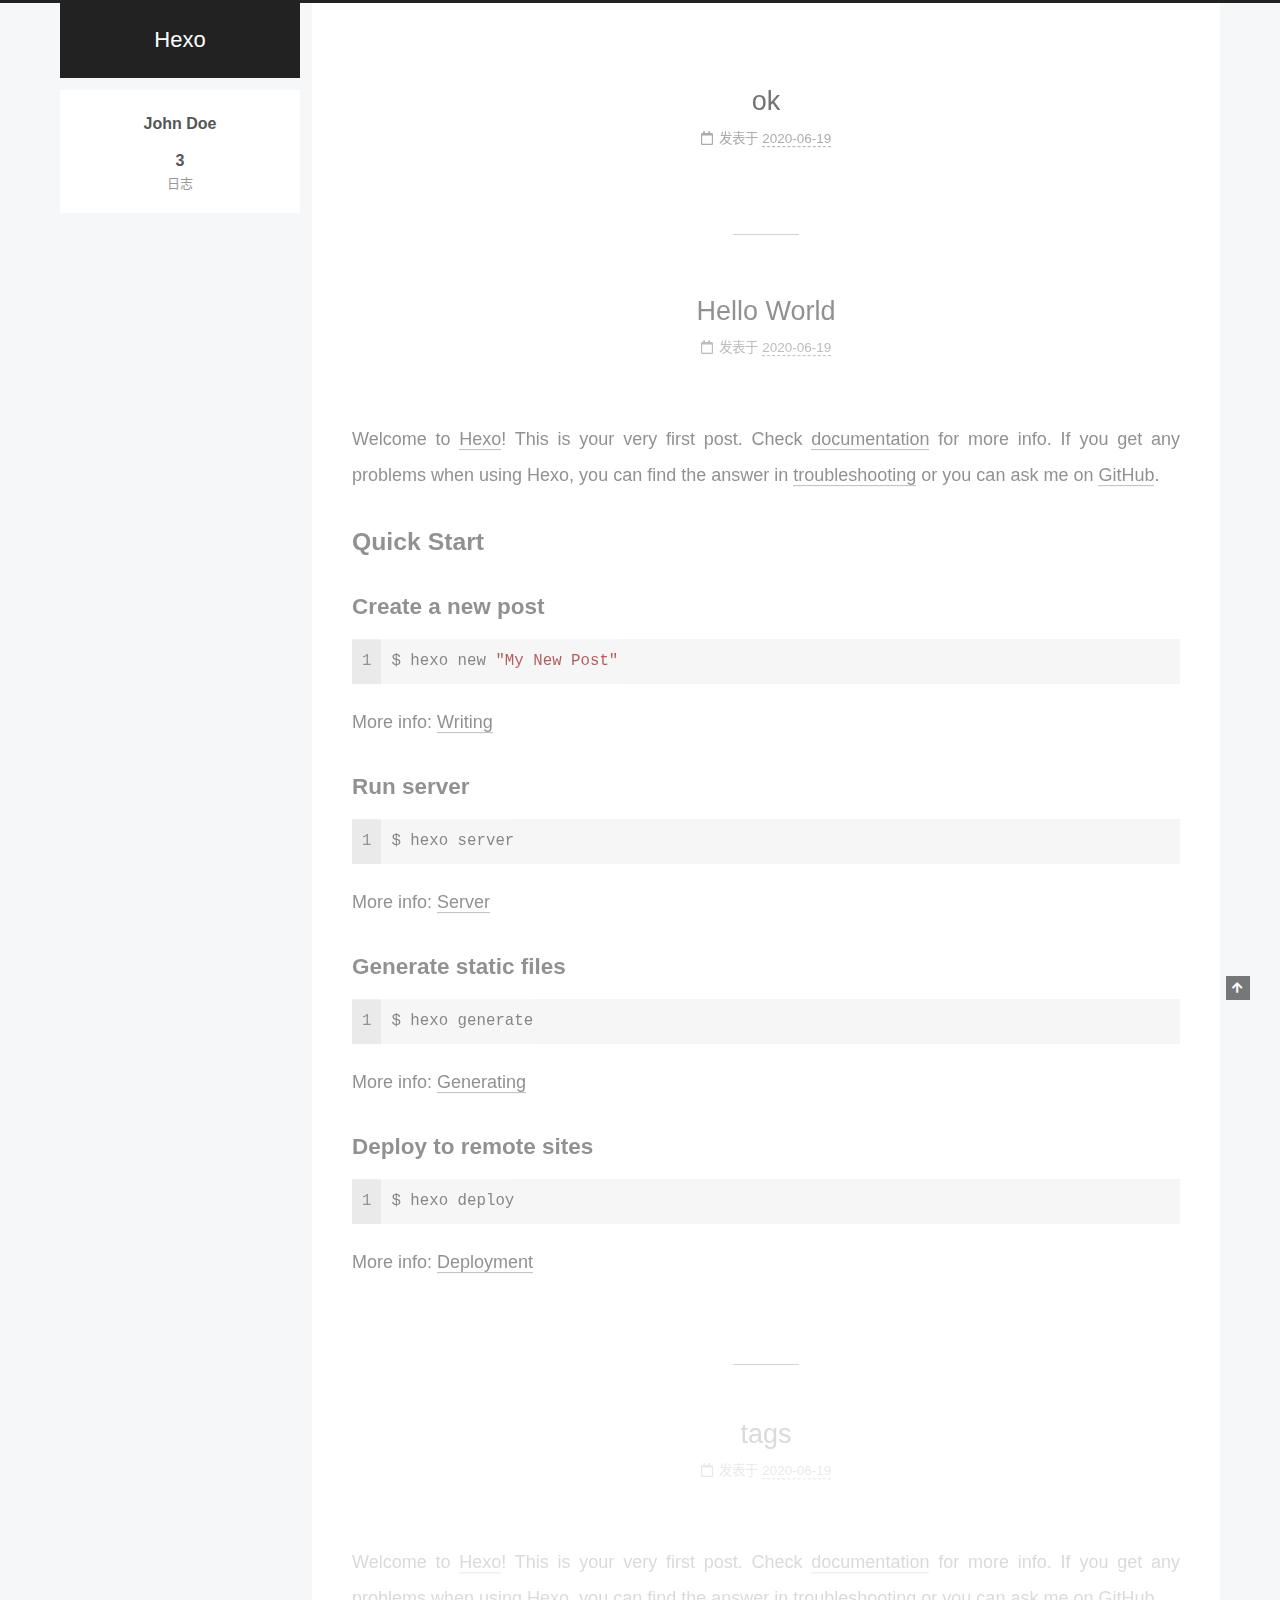
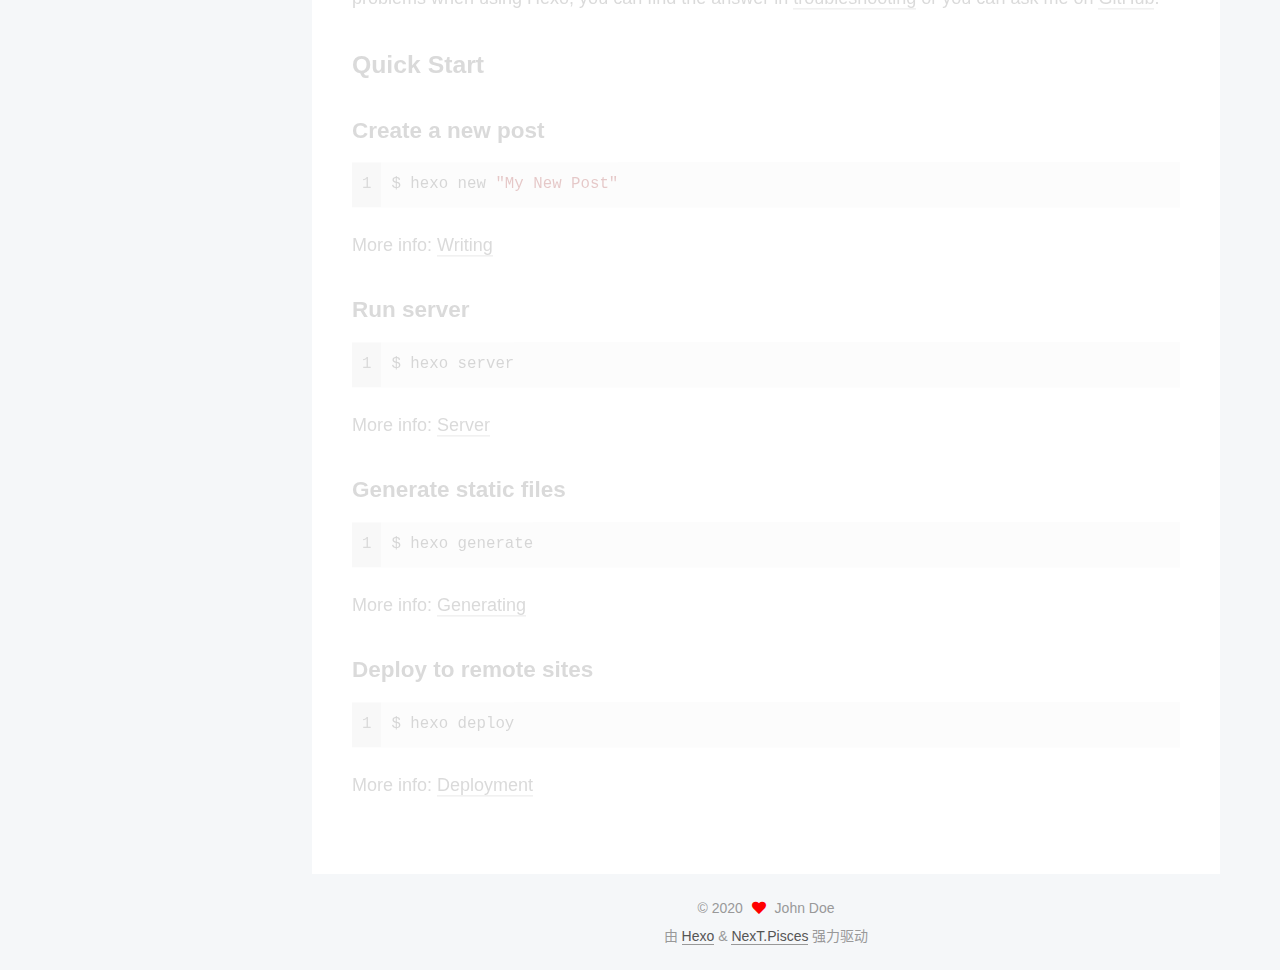
==== commit 36e2ac08: "Site updated: 2020-06-19 04:15:11" ====
--- a/index.html
+++ b/index.html
@@ -1,128 +1,282 @@
 <!DOCTYPE html>
-<html>
+<html lang="zh-CN">
 <head>
-  <meta charset="utf-8">
-  
-
-  
-  <title>Hexo</title>
-  <meta name="viewport" content="width=device-width, initial-scale=1, maximum-scale=1">
+  <meta charset="UTF-8">
+<meta name="viewport" content="width=device-width, initial-scale=1, maximum-scale=2">
+<meta name="theme-color" content="#222">
+<meta name="generator" content="Hexo 4.2.1">
+  <link rel="apple-touch-icon" sizes="180x180" href="/images/apple-touch-icon-next.png">
+  <link rel="icon" type="image/png" sizes="32x32" href="/images/favicon-32x32-next.png">
+  <link rel="icon" type="image/png" sizes="16x16" href="/images/favicon-16x16-next.png">
+  <link rel="mask-icon" href="/images/logo.svg" color="#222">
+
+<link rel="stylesheet" href="/css/main.css">
+
+
+<link rel="stylesheet" href="/lib/font-awesome/css/all.min.css">
+
+<script id="hexo-configurations">
+    var NexT = window.NexT || {};
+    var CONFIG = {"hostname":"yoursite.com","root":"/","scheme":"Pisces","version":"8.0.0-rc.3","exturl":false,"copycode":false,"back2top":{"enable":true,"sidebar":false,"scrollpercent":false},"bookmark":{"enable":false,"color":"#222","save":"auto"},"fancybox":false,"mediumzoom":false,"lazyload":false,"pangu":false,"comments":{"style":"tabs","active":null,"storage":true,"lazyload":false,"nav":null},"algolia":{"hits":{"per_page":10},"labels":{"input_placeholder":"Search for Posts","hits_empty":"We didn't find any results for the search: ${query}","hits_stats":"${hits} results found in ${time} ms"}},"localsearch":{"enable":false,"trigger":"auto","top_n_per_article":1,"unescape":false,"preload":false},"motion":{"enable":true,"async":false,"transition":{"post_block":"fadeIn","post_header":"slideDownIn","post_body":"slideDownIn","coll_header":"slideLeftIn","sidebar":"slideUpIn"}}};
+  </script>
+
   <meta property="og:type" content="website">
 <meta property="og:title" content="Hexo">
 <meta property="og:url" content="http://yoursite.com/index.html">
 <meta property="og:site_name" content="Hexo">
-<meta property="og:locale" content="en_US">
+<meta property="og:locale" content="zh_CN">
 <meta property="article:author" content="John Doe">
 <meta name="twitter:card" content="summary">
-  
-    <link rel="alternate" href="/atom.xml" title="Hexo" type="application/atom+xml">
-  
-  
-    <link rel="icon" href="/favicon.png">
-  
-  
-    <link href="//fonts.googleapis.com/css?family=Source+Code+Pro" rel="stylesheet" type="text/css">
-  
-  
-<link rel="stylesheet" href="/css/style.css">
-
-<meta name="generator" content="Hexo 4.2.1"></head>
-
-<body>
-  <div id="container">
-    <div id="wrap">
-      <header id="header">
-  <div id="banner"></div>
-  <div id="header-outer" class="outer">
-    <div id="header-title" class="inner">
-      <h1 id="logo-wrap">
-        <a href="/" id="logo">Hexo</a>
-      </h1>
-      
-    </div>
-    <div id="header-inner" class="inner">
-      <nav id="main-nav">
-        <a id="main-nav-toggle" class="nav-icon"></a>
+
+<link rel="canonical" href="http://yoursite.com/">
+
+
+<script id="page-configurations">
+  // https://hexo.io/docs/variables.html
+  CONFIG.page = {
+    sidebar: "",
+    isHome : true,
+    isPost : false,
+    lang   : 'zh-CN'
+  };
+</script>
+
+  <title>Hexo</title>
+  
+
+
+
+
+
+
+  <noscript>
+  <style>
+  .use-motion .brand,
+  .use-motion .menu-item,
+  .sidebar-inner,
+  .use-motion .post-block,
+  .use-motion .pagination,
+  .use-motion .comments,
+  .use-motion .post-header,
+  .use-motion .post-body,
+  .use-motion .collection-header { opacity: initial; }
+
+  .use-motion .site-title,
+  .use-motion .site-subtitle {
+    opacity: initial;
+    top: initial;
+  }
+
+  .use-motion .logo-line-before, .use-motion .logo-line-after {
+    transform: scaleX(1);
+  }
+
+  .search-pop-overlay, .sidebar-nav { display: none; }
+  .sidebar-panel { display: block; }
+  </style>
+</noscript>
+
+</head>
+
+<body itemscope itemtype="http://schema.org/WebPage">
+  <div class="container use-motion">
+    <div class="headband"></div>
+
+    <main class="main">
+      <header class="header" itemscope itemtype="http://schema.org/WPHeader">
+        <div class="header-inner"><div class="site-brand-container">
+  <div class="site-nav-toggle">
+    <div class="toggle" aria-label="切换导航栏">
+    </div>
+  </div>
+
+  <div class="site-meta">
+
+    <a href="/" class="brand" rel="start">
+      <i class="logo-line-before"></i>
+      <h1 class="site-title">Hexo</h1>
+      <i class="logo-line-after"></i>
+    </a>
+  </div>
+
+  <div class="site-nav-right">
+    <div class="toggle popup-trigger">
+    </div>
+  </div>
+</div>
+
+
+
+
+
+
+
+</div>
+          
+  
+  <div class="toggle sidebar-toggle">
+    <span class="toggle-line toggle-line-first"></span>
+    <span class="toggle-line toggle-line-middle"></span>
+    <span class="toggle-line toggle-line-last"></span>
+  </div>
+
+  <aside class="sidebar">
+    <div class="sidebar-inner">
+
+      <ul class="sidebar-nav motion-element">
+        <li class="sidebar-nav-toc">
+          文章目录
+        </li>
+        <li class="sidebar-nav-overview">
+          站点概览
+        </li>
+      </ul>
+
+      <!--noindex-->
+      <div class="post-toc-wrap sidebar-panel">
+      </div>
+      <!--/noindex-->
+
+      <div class="site-overview-wrap sidebar-panel">
+        <div class="site-author motion-element" itemprop="author" itemscope itemtype="http://schema.org/Person">
+  <p class="site-author-name" itemprop="name">John Doe</p>
+  <div class="site-description" itemprop="description"></div>
+</div>
+<div class="site-state-wrap motion-element">
+  <nav class="site-state">
+      <div class="site-state-item site-state-posts">
+          <a href="/archives">
+          <span class="site-state-item-count">3</span>
+          <span class="site-state-item-name">日志</span>
+        </a>
+      </div>
+  </nav>
+</div>
+
+
+
+      </div>
+
+    </div>
+  </aside>
+  <div id="sidebar-dimmer"></div>
+
+
+      </header>
+
+      
+  <div class="back-to-top">
+    <i class="fa fa-arrow-up"></i>
+    <span>0%</span>
+  </div>
+
+
+      <div class="main-inner">
         
-          <a class="main-nav-link" href="/">Home</a>
-        
-          <a class="main-nav-link" href="/archives">Archives</a>
-        
-      </nav>
-      <nav id="sub-nav">
-        
-          <a id="nav-rss-link" class="nav-icon" href="/atom.xml" title="RSS Feed"></a>
-        
-        <a id="nav-search-btn" class="nav-icon" title="Search"></a>
-      </nav>
-      <div id="search-form-wrap">
-        <form action="//google.com/search" method="get" accept-charset="UTF-8" class="search-form"><input type="search" name="q" class="search-form-input" placeholder="Search"><button type="submit" class="search-form-submit">&#xF002;</button><input type="hidden" name="sitesearch" value="http://yoursite.com"></form>
-      </div>
-    </div>
-  </div>
-</header>
-      <div class="outer">
-        <section id="main">
-  
-    <article id="post-ok" class="article article-type-post" itemscope itemprop="blogPost">
-  <div class="article-meta">
-    <a href="/2020/06/19/ok/" class="article-date">
-  <time datetime="2020-06-18T18:55:13.000Z" itemprop="datePublished">2020-06-19</time>
-</a>
-    
-  </div>
-  <div class="article-inner">
-    
-    
-      <header class="article-header">
-        
-  
-    <h1 itemprop="name">
-      <a class="article-title" href="/2020/06/19/ok/">ok</a>
-    </h1>
-  
-
+
+        <div class="content index posts-expand">
+          
+      
+  
+  
+  <article itemscope itemtype="http://schema.org/Article" class="post-block" lang="zh-CN">
+    <link itemprop="mainEntityOfPage" href="http://yoursite.com/2020/06/19/ok/">
+
+    <span hidden itemprop="author" itemscope itemtype="http://schema.org/Person">
+      <meta itemprop="image" content="/images/avatar.gif">
+      <meta itemprop="name" content="John Doe">
+      <meta itemprop="description" content="">
+    </span>
+
+    <span hidden itemprop="publisher" itemscope itemtype="http://schema.org/Organization">
+      <meta itemprop="name" content="Hexo">
+    </span>
+      <header class="post-header">
+        <h2 class="post-title" itemprop="name headline">
+          
+            <a href="/2020/06/19/ok/" class="post-title-link" itemprop="url">ok</a>
+        </h2>
+
+        <div class="post-meta">
+            <span class="post-meta-item">
+              <span class="post-meta-item-icon">
+                <i class="far fa-calendar"></i>
+              </span>
+              <span class="post-meta-item-text">发表于</span>
+
+              <time title="创建时间：2020-06-19 02:55:13" itemprop="dateCreated datePublished" datetime="2020-06-19T02:55:13+08:00">2020-06-19</time>
+            </span>
+
+          
+
+        </div>
       </header>
-    
-    <div class="article-entry" itemprop="articleBody">
-      
-        
-      
-    </div>
-    <footer class="article-footer">
-      <a data-url="http://yoursite.com/2020/06/19/ok/" data-id="ckbl5b6qn0000s0tx3bxk59vc" class="article-share-link">Share</a>
-      
-      
-    </footer>
-  </div>
-  
-</article>
-
-
-  
-    <article id="post-你好-Hexo" class="article article-type-post" itemscope itemprop="blogPost">
-  <div class="article-meta">
-    <a href="/2020/06/19/%E4%BD%A0%E5%A5%BD-Hexo/" class="article-date">
-  <time datetime="2020-06-18T18:50:59.559Z" itemprop="datePublished">2020-06-19</time>
-</a>
-    
-  </div>
-  <div class="article-inner">
-    
-    
-      <header class="article-header">
-        
-  
-    <h1 itemprop="name">
-      <a class="article-title" href="/2020/06/19/%E4%BD%A0%E5%A5%BD-Hexo/">Hello World</a>
-    </h1>
-  
-
+
+    
+    
+    
+    <div class="post-body" itemprop="articleBody">
+
+      
+          
+      
+    </div>
+
+    
+    
+    
+      <footer class="post-footer">
+        <div class="post-eof"></div>
+      </footer>
+  </article>
+  
+  
+  
+
+      
+  
+  
+  <article itemscope itemtype="http://schema.org/Article" class="post-block" lang="zh-CN">
+    <link itemprop="mainEntityOfPage" href="http://yoursite.com/2020/06/19/%E4%BD%A0%E5%A5%BD-Hexo/">
+
+    <span hidden itemprop="author" itemscope itemtype="http://schema.org/Person">
+      <meta itemprop="image" content="/images/avatar.gif">
+      <meta itemprop="name" content="John Doe">
+      <meta itemprop="description" content="">
+    </span>
+
+    <span hidden itemprop="publisher" itemscope itemtype="http://schema.org/Organization">
+      <meta itemprop="name" content="Hexo">
+    </span>
+      <header class="post-header">
+        <h2 class="post-title" itemprop="name headline">
+          
+            <a href="/2020/06/19/%E4%BD%A0%E5%A5%BD-Hexo/" class="post-title-link" itemprop="url">Hello World</a>
+        </h2>
+
+        <div class="post-meta">
+            <span class="post-meta-item">
+              <span class="post-meta-item-icon">
+                <i class="far fa-calendar"></i>
+              </span>
+              <span class="post-meta-item-text">发表于</span>
+              
+
+              <time title="创建时间：2020-06-19 02:50:59 / 修改时间：02:30:43" itemprop="dateCreated datePublished" datetime="2020-06-19T02:50:59+08:00">2020-06-19</time>
+            </span>
+
+          
+
+        </div>
       </header>
-    
-    <div class="article-entry" itemprop="articleBody">
-      
-        <p>Welcome to <a href="https://hexo.io/" target="_blank" rel="noopener">Hexo</a>! This is your very first post. Check <a href="https://hexo.io/docs/" target="_blank" rel="noopener">documentation</a> for more info. If you get any problems when using Hexo, you can find the answer in <a href="https://hexo.io/docs/troubleshooting.html" target="_blank" rel="noopener">troubleshooting</a> or you can ask me on <a href="https://github.com/hexojs/hexo/issues" target="_blank" rel="noopener">GitHub</a>.</p>
+
+    
+    
+    
+    <div class="post-body" itemprop="articleBody">
+
+      
+          <p>Welcome to <a href="https://hexo.io/" target="_blank" rel="noopener">Hexo</a>! This is your very first post. Check <a href="https://hexo.io/docs/" target="_blank" rel="noopener">documentation</a> for more info. If you get any problems when using Hexo, you can find the answer in <a href="https://hexo.io/docs/troubleshooting.html" target="_blank" rel="noopener">troubleshooting</a> or you can ask me on <a href="https://github.com/hexojs/hexo/issues" target="_blank" rel="noopener">GitHub</a>.</p>
 <h2 id="Quick-Start"><a href="#Quick-Start" class="headerlink" title="Quick Start"></a>Quick Start</h2><h3 id="Create-a-new-post"><a href="#Create-a-new-post" class="headerlink" title="Create a new post"></a>Create a new post</h3><figure class="highlight bash"><table><tr><td class="gutter"><pre><span class="line">1</span><br></pre></td><td class="code"><pre><span class="line">$ hexo new <span class="string">"My New Post"</span></span><br></pre></td></tr></table></figure>
 
 <p>More info: <a href="https://hexo.io/docs/writing.html" target="_blank" rel="noopener">Writing</a></p>
@@ -138,40 +292,62 @@
 
       
     </div>
-    <footer class="article-footer">
-      <a data-url="http://yoursite.com/2020/06/19/%E4%BD%A0%E5%A5%BD-Hexo/" data-id="ckbl5b6qy0001s0tx4s55et5v" class="article-share-link">Share</a>
-      
-      
-    </footer>
-  </div>
-  
-</article>
-
-
-  
-    <article id="post-hello-world" class="article article-type-post" itemscope itemprop="blogPost">
-  <div class="article-meta">
-    <a href="/2020/06/19/hello-world/" class="article-date">
-  <time datetime="2020-06-18T18:30:43.706Z" itemprop="datePublished">2020-06-19</time>
-</a>
-    
-  </div>
-  <div class="article-inner">
-    
-    
-      <header class="article-header">
-        
-  
-    <h1 itemprop="name">
-      <a class="article-title" href="/2020/06/19/hello-world/">Hello World</a>
-    </h1>
-  
-
+
+    
+    
+    
+      <footer class="post-footer">
+        <div class="post-eof"></div>
+      </footer>
+  </article>
+  
+  
+  
+
+      
+  
+  
+  <article itemscope itemtype="http://schema.org/Article" class="post-block" lang="zh-CN">
+    <link itemprop="mainEntityOfPage" href="http://yoursite.com/2020/06/19/hello-world/">
+
+    <span hidden itemprop="author" itemscope itemtype="http://schema.org/Person">
+      <meta itemprop="image" content="/images/avatar.gif">
+      <meta itemprop="name" content="John Doe">
+      <meta itemprop="description" content="">
+    </span>
+
+    <span hidden itemprop="publisher" itemscope itemtype="http://schema.org/Organization">
+      <meta itemprop="name" content="Hexo">
+    </span>
+      <header class="post-header">
+        <h2 class="post-title" itemprop="name headline">
+          
+            <a href="/2020/06/19/hello-world/" class="post-title-link" itemprop="url">tags</a>
+        </h2>
+
+        <div class="post-meta">
+            <span class="post-meta-item">
+              <span class="post-meta-item-icon">
+                <i class="far fa-calendar"></i>
+              </span>
+              <span class="post-meta-item-text">发表于</span>
+              
+
+              <time title="创建时间：2020-06-19 02:30:43 / 修改时间：03:45:26" itemprop="dateCreated datePublished" datetime="2020-06-19T02:30:43+08:00">2020-06-19</time>
+            </span>
+
+          
+
+        </div>
       </header>
-    
-    <div class="article-entry" itemprop="articleBody">
-      
-        <p>Welcome to <a href="https://hexo.io/" target="_blank" rel="noopener">Hexo</a>! This is your very first post. Check <a href="https://hexo.io/docs/" target="_blank" rel="noopener">documentation</a> for more info. If you get any problems when using Hexo, you can find the answer in <a href="https://hexo.io/docs/troubleshooting.html" target="_blank" rel="noopener">troubleshooting</a> or you can ask me on <a href="https://github.com/hexojs/hexo/issues" target="_blank" rel="noopener">GitHub</a>.</p>
+
+    
+    
+    
+    <div class="post-body" itemprop="articleBody">
+
+      
+          <p>Welcome to <a href="https://hexo.io/" target="_blank" rel="noopener">Hexo</a>! This is your very first post. Check <a href="https://hexo.io/docs/" target="_blank" rel="noopener">documentation</a> for more info. If you get any problems when using Hexo, you can find the answer in <a href="https://hexo.io/docs/troubleshooting.html" target="_blank" rel="noopener">troubleshooting</a> or you can ask me on <a href="https://github.com/hexojs/hexo/issues" target="_blank" rel="noopener">GitHub</a>.</p>
 <h2 id="Quick-Start"><a href="#Quick-Start" class="headerlink" title="Quick Start"></a>Quick Start</h2><h3 id="Create-a-new-post"><a href="#Create-a-new-post" class="headerlink" title="Create a new post"></a>Create a new post</h3><figure class="highlight bash"><table><tr><td class="gutter"><pre><span class="line">1</span><br></pre></td><td class="code"><pre><span class="line">$ hexo new <span class="string">"My New Post"</span></span><br></pre></td></tr></table></figure>
 
 <p>More info: <a href="https://hexo.io/docs/writing.html" target="_blank" rel="noopener">Writing</a></p>
@@ -187,103 +363,114 @@
 
       
     </div>
-    <footer class="article-footer">
-      <a data-url="http://yoursite.com/2020/06/19/hello-world/" data-id="ckbl4gbl2000044txbh1b9d9c" class="article-share-link">Share</a>
-      
-      
+
+    
+    
+    
+      <footer class="post-footer">
+        <div class="post-eof"></div>
+      </footer>
+  </article>
+  
+  
+  
+
+
+  
+
+
+
+        </div>
+        
+
+<script>
+  window.addEventListener('tabs:register', () => {
+    let { activeClass } = CONFIG.comments;
+    if (CONFIG.comments.storage) {
+      activeClass = localStorage.getItem('comments_active') || activeClass;
+    }
+    if (activeClass) {
+      let activeTab = document.querySelector(`a[href="#comment-${activeClass}"]`);
+      if (activeTab) {
+        activeTab.click();
+      }
+    }
+  });
+  if (CONFIG.comments.storage) {
+    window.addEventListener('tabs:click', event => {
+      if (!event.target.matches('.tabs-comment .tab-content .tab-pane')) return;
+      let commentClass = event.target.classList[1];
+      localStorage.setItem('comments_active', commentClass);
+    });
+  }
+</script>
+
+      </div>
+    </main>
+
+    <footer class="footer">
+      <div class="footer-inner">
+        
+
+        
+
+<div class="copyright">
+  
+  &copy; 
+  <span itemprop="copyrightYear">2020</span>
+  <span class="with-love">
+    <i class="fa fa-heart"></i>
+  </span>
+  <span class="author" itemprop="copyrightHolder">John Doe</span>
+</div>
+  <div class="powered-by">由 <a href="https://hexo.io/" class="theme-link" rel="noopener" target="_blank">Hexo</a> & <a href="https://theme-next.js.org/pisces/" class="theme-link" rel="noopener" target="_blank">NexT.Pisces</a> 强力驱动
+  </div>
+
+        
+
+
+
+
+
+
+
+
+      </div>
     </footer>
   </div>
-  
-</article>
-
-
-  
-
-
-</section>
-        
-          <aside id="sidebar">
-  
-    
-
-  
-    
-
-  
-    
-  
-    
-  <div class="widget-wrap">
-    <h3 class="widget-title">Archives</h3>
-    <div class="widget">
-      <ul class="archive-list"><li class="archive-list-item"><a class="archive-list-link" href="/archives/2020/06/">June 2020</a></li></ul>
-    </div>
-  </div>
-
-
-  
-    
-  <div class="widget-wrap">
-    <h3 class="widget-title">Recent Posts</h3>
-    <div class="widget">
-      <ul>
-        
-          <li>
-            <a href="/2020/06/19/ok/">ok</a>
-          </li>
-        
-          <li>
-            <a href="/2020/06/19/%E4%BD%A0%E5%A5%BD-Hexo/">Hello World</a>
-          </li>
-        
-          <li>
-            <a href="/2020/06/19/hello-world/">Hello World</a>
-          </li>
-        
-      </ul>
-    </div>
-  </div>
-
-  
-</aside>
-        
-      </div>
-      <footer id="footer">
-  
-  <div class="outer">
-    <div id="footer-info" class="inner">
-      &copy; 2020 John Doe<br>
-      Powered by <a href="http://hexo.io/" target="_blank">Hexo</a>
-    </div>
-  </div>
-</footer>
-    </div>
-    <nav id="mobile-nav">
-  
-    <a href="/" class="mobile-nav-link">Home</a>
-  
-    <a href="/archives" class="mobile-nav-link">Archives</a>
-  
-</nav>
-    
-
-<script src="//ajax.googleapis.com/ajax/libs/jquery/2.0.3/jquery.min.js"></script>
-
-
-  
-<link rel="stylesheet" href="/fancybox/jquery.fancybox.css">
-
-  
-<script src="/fancybox/jquery.fancybox.pack.js"></script>
-
-
-
-
-<script src="/js/script.js"></script>
-
-
-
-
-  </div>
+
+  
+  <script src="/lib/anime.min.js"></script>
+  <script src="/lib/velocity/velocity.min.js"></script>
+  <script src="/lib/velocity/velocity.ui.min.js"></script>
+
+<script src="/js/utils.js"></script>
+
+<script src="/js/motion.js"></script>
+
+
+<script src="/js/next-boot.js"></script>
+
+
+  
+
+
+
+
+
+
+
+
+
+
+
+
+
+
+
+  
+
+  
+
 </body>
-</html>+</html>
--- a/css/main.css
+++ b/css/main.css
@@ -0,0 +1,2653 @@
+:root {
+  --body-bg-color: #f5f7f9;
+  --content-bg-color: #fff;
+  --card-bg-color: #f5f5f5;
+  --text-color: #555;
+  --blockquote-color: #666;
+  --link-color: #555;
+  --link-hover-color: #222;
+  --brand-color: #fff;
+  --brand-hover-color: #fff;
+  --table-row-odd-bg-color: #f9f9f9;
+  --table-row-hover-bg-color: #f5f5f5;
+  --menu-item-bg-color: #f5f5f5;
+  --btn-default-bg: #fff;
+  --btn-default-color: #555;
+  --btn-default-border-color: #555;
+  --btn-default-hover-bg: #222;
+  --btn-default-hover-color: #fff;
+  --btn-default-hover-border-color: #222;
+  --highlight-background: #f0f0f0;
+  --highlight-foreground: #444;
+  --highlight-gutter-background: #dedede;
+  --highlight-gutter-foreground: #555;
+}
+html {
+  line-height: 1.15; /* 1 */
+  -webkit-text-size-adjust: 100%; /* 2 */
+}
+body {
+  margin: 0;
+}
+main {
+  display: block;
+}
+h1 {
+  font-size: 2em;
+  margin: 0.67em 0;
+}
+hr {
+  box-sizing: content-box; /* 1 */
+  height: 0; /* 1 */
+  overflow: visible; /* 2 */
+}
+pre {
+  font-family: monospace, monospace; /* 1 */
+  font-size: 1em; /* 2 */
+}
+a {
+  background: transparent;
+}
+abbr[title] {
+  border-bottom: none; /* 1 */
+  text-decoration: underline; /* 2 */
+  text-decoration: underline dotted; /* 2 */
+}
+b,
+strong {
+  font-weight: bolder;
+}
+code,
+kbd,
+samp {
+  font-family: monospace, monospace; /* 1 */
+  font-size: 1em; /* 2 */
+}
+small {
+  font-size: 80%;
+}
+sub,
+sup {
+  font-size: 75%;
+  line-height: 0;
+  position: relative;
+  vertical-align: baseline;
+}
+sub {
+  bottom: -0.25em;
+}
+sup {
+  top: -0.5em;
+}
+img {
+  border-style: none;
+}
+button,
+input,
+optgroup,
+select,
+textarea {
+  font-family: inherit; /* 1 */
+  font-size: 100%; /* 1 */
+  line-height: 1.15; /* 1 */
+  margin: 0; /* 2 */
+}
+button,
+input {
+/* 1 */
+  overflow: visible;
+}
+button,
+select {
+/* 1 */
+  text-transform: none;
+}
+button,
+[type='button'],
+[type='reset'],
+[type='submit'] {
+  -webkit-appearance: button;
+}
+button::-moz-focus-inner,
+[type='button']::-moz-focus-inner,
+[type='reset']::-moz-focus-inner,
+[type='submit']::-moz-focus-inner {
+  border-style: none;
+  padding: 0;
+}
+button:-moz-focusring,
+[type='button']:-moz-focusring,
+[type='reset']:-moz-focusring,
+[type='submit']:-moz-focusring {
+  outline: 1px dotted ButtonText;
+}
+fieldset {
+  padding: 0.35em 0.75em 0.625em;
+}
+legend {
+  box-sizing: border-box; /* 1 */
+  color: inherit; /* 2 */
+  display: table; /* 1 */
+  max-width: 100%; /* 1 */
+  padding: 0; /* 3 */
+  white-space: normal; /* 1 */
+}
+progress {
+  vertical-align: baseline;
+}
+textarea {
+  overflow: auto;
+}
+[type='checkbox'],
+[type='radio'] {
+  box-sizing: border-box; /* 1 */
+  padding: 0; /* 2 */
+}
+[type='number']::-webkit-inner-spin-button,
+[type='number']::-webkit-outer-spin-button {
+  height: auto;
+}
+[type='search'] {
+  outline-offset: -2px; /* 2 */
+  -webkit-appearance: textfield; /* 1 */
+}
+[type='search']::-webkit-search-decoration {
+  -webkit-appearance: none;
+}
+::-webkit-file-upload-button {
+  font: inherit; /* 2 */
+  -webkit-appearance: button; /* 1 */
+}
+details {
+  display: block;
+}
+summary {
+  display: list-item;
+}
+template {
+  display: none;
+}
+[hidden] {
+  display: none;
+}
+::selection {
+  background: #262a30;
+  color: #eee;
+}
+html,
+body {
+  height: 100%;
+}
+body {
+  background: var(--body-bg-color);
+  color: var(--text-color);
+  font-family: 'Lato', "PingFang SC", "Microsoft YaHei", sans-serif;
+  font-size: 1em;
+  line-height: 2;
+  transition: all 0.2s ease-in-out;
+}
+h1,
+h2,
+h3,
+h4,
+h5,
+h6 {
+  font-family: 'Lato', "PingFang SC", "Microsoft YaHei", sans-serif;
+  font-weight: bold;
+  line-height: 1.5;
+  margin: 20px 0 15px;
+}
+h1 {
+  font-size: 1.5em;
+}
+h2 {
+  font-size: 1.375em;
+}
+h3 {
+  font-size: 1.25em;
+}
+h4 {
+  font-size: 1.125em;
+}
+h5 {
+  font-size: 1em;
+}
+h6 {
+  font-size: 0.875em;
+}
+p {
+  margin: 0 0 20px 0;
+}
+a,
+span.exturl {
+  border-bottom: 1px solid #999;
+  color: var(--link-color);
+  outline: 0;
+  text-decoration: none;
+  overflow-wrap: break-word;
+  cursor: pointer;
+}
+a:hover,
+span.exturl:hover {
+  border-bottom-color: var(--link-hover-color);
+  color: var(--link-hover-color);
+}
+iframe,
+img,
+video,
+embed {
+  display: block;
+  margin-left: auto;
+  margin-right: auto;
+  max-width: 100%;
+}
+hr {
+  background-image: repeating-linear-gradient(-45deg, #ddd, #ddd 4px, transparent 4px, transparent 8px);
+  border: 0;
+  height: 3px;
+  margin: 40px 0;
+}
+blockquote {
+  border-left: 4px solid #ddd;
+  color: var(--blockquote-color);
+  margin: 0;
+  padding: 0 15px;
+}
+blockquote cite::before {
+  content: '-';
+  padding: 0 5px;
+}
+dt {
+  font-weight: bold;
+}
+dd {
+  margin: 0;
+  padding: 0;
+}
+.table-container {
+  overflow: auto;
+}
+table {
+  border-collapse: collapse;
+  border-spacing: 0;
+  font-size: 0.875em;
+  margin: 0 0 20px 0;
+  width: 100%;
+}
+tbody tr:nth-of-type(odd) {
+  background: var(--table-row-odd-bg-color);
+}
+tbody tr:hover {
+  background: var(--table-row-hover-bg-color);
+}
+caption,
+th,
+td {
+  font-weight: normal;
+  padding: 8px;
+  vertical-align: middle;
+}
+th,
+td {
+  border: 1px solid #ddd;
+  border-bottom: 3px solid #ddd;
+}
+th {
+  font-weight: 700;
+  padding-bottom: 10px;
+}
+td {
+  border-bottom-width: 1px;
+}
+.btn {
+  background: var(--btn-default-bg);
+  border: 2px solid var(--btn-default-border-color);
+  border-radius: 2px;
+  color: var(--btn-default-color);
+  display: inline-block;
+  font-size: 0.875em;
+  line-height: 2;
+  padding: 0 20px;
+  text-decoration: none;
+  transition: background-color 0.2s ease-in-out;
+}
+.btn:hover {
+  background: var(--btn-default-hover-bg);
+  border-color: var(--btn-default-hover-border-color);
+  color: var(--btn-default-hover-color);
+}
+.btn + .btn {
+  margin: 0 0 8px 8px;
+}
+.btn .fa-fw {
+  text-align: left;
+  width: 1.285714285714286em;
+}
+.toggle {
+  line-height: 0;
+}
+.toggle .toggle-line {
+  background: #fff;
+  display: inline-block;
+  height: 2px;
+  left: 0;
+  position: relative;
+  top: 0;
+  transition: all 0.4s;
+  vertical-align: top;
+  width: 100%;
+}
+.toggle .toggle-line:not(:first-child) {
+  margin-top: 3px;
+}
+.toggle.toggle-arrow .toggle-line-first {
+  left: 50%;
+  top: 2px;
+  transform: rotate(45deg);
+  width: 50%;
+}
+.toggle.toggle-arrow .toggle-line-middle {
+  left: 2px;
+  width: 90%;
+}
+.toggle.toggle-arrow .toggle-line-last {
+  left: 50%;
+  top: -2px;
+  transform: rotate(-45deg);
+  width: 50%;
+}
+.toggle.toggle-close .toggle-line-first {
+  transform: rotate(-45deg);
+  top: 5px;
+}
+.toggle.toggle-close .toggle-line-middle {
+  opacity: 0;
+}
+.toggle.toggle-close .toggle-line-last {
+  transform: rotate(45deg);
+  top: -5px;
+}
+/*
+
+Original highlight.js style (c) Ivan Sagalaev <maniac@softwaremaniacs.org>
+
+*/
+
+.hljs {
+  display: block;
+  overflow-x: auto;
+  padding: 0.5em;
+  background: #F0F0F0;
+}
+
+
+/* Base color: saturation 0; */
+
+.hljs,
+.hljs-subst {
+  color: #444;
+}
+
+.hljs-comment {
+  color: #888888;
+}
+
+.hljs-keyword,
+.hljs-attribute,
+.hljs-selector-tag,
+.hljs-meta-keyword,
+.hljs-doctag,
+.hljs-name {
+  font-weight: bold;
+}
+
+
+/* User color: hue: 0 */
+
+.hljs-type,
+.hljs-string,
+.hljs-number,
+.hljs-selector-id,
+.hljs-selector-class,
+.hljs-quote,
+.hljs-template-tag,
+.hljs-deletion {
+  color: #880000;
+}
+
+.hljs-title,
+.hljs-section {
+  color: #880000;
+  font-weight: bold;
+}
+
+.hljs-regexp,
+.hljs-symbol,
+.hljs-variable,
+.hljs-template-variable,
+.hljs-link,
+.hljs-selector-attr,
+.hljs-selector-pseudo {
+  color: #BC6060;
+}
+
+
+/* Language color: hue: 90; */
+
+.hljs-literal {
+  color: #78A960;
+}
+
+.hljs-built_in,
+.hljs-bullet,
+.hljs-code,
+.hljs-addition {
+  color: #397300;
+}
+
+
+/* Meta color: hue: 200 */
+
+.hljs-meta {
+  color: #1f7199;
+}
+
+.hljs-meta-string {
+  color: #4d99bf;
+}
+
+
+/* Misc effects */
+
+.hljs-emphasis {
+  font-style: italic;
+}
+
+.hljs-strong {
+  font-weight: bold;
+}
+
+code,
+kbd,
+.highlight,
+pre {
+  background: var(--highlight-background);
+  color: var(--highlight-foreground);
+}
+.highlight,
+pre {
+  line-height: 1.6;
+  margin: 0 auto 20px;
+}
+pre,
+code {
+  font-family: consolas, Menlo, monospace, "PingFang SC", "Microsoft YaHei";
+}
+code {
+  border-radius: 3px;
+  padding: 2px 4px;
+  overflow-wrap: break-word;
+}
+kbd {
+  background-image: linear-gradient(var(--highlight-gutter-background), var(--highlight-background), var(--highlight-gutter-background));
+  border: 1px solid #ccc;
+  border-radius: 0.2em;
+  box-shadow: 0.1em 0.1em 0.2em rgba(0,0,0,0.1);
+  font-family: inherit;
+  padding: 0.1em 0.3em;
+  white-space: nowrap;
+}
+.highlight {
+  position: relative;
+}
+.highlight pre {
+  border: 0;
+  margin: 0;
+  padding: 10px 0;
+}
+.highlight table {
+  border: 0;
+  margin: 0;
+  width: auto;
+}
+.highlight td {
+  border: 0;
+  padding: 0;
+}
+.highlight figcaption {
+  background: var(--highlight-gutter-background);
+  color: var(--highlight-foreground);
+  display: flow-root;
+  font-size: 0.875em;
+  line-height: 1.2;
+  padding: 0.5em;
+}
+.highlight figcaption a {
+  color: var(--highlight-foreground);
+  float: right;
+}
+.highlight figcaption a:hover {
+  border-bottom-color: var(--highlight-foreground);
+}
+.highlight .gutter {
+  -moz-user-select: none;
+  -ms-user-select: none;
+  -webkit-user-select: none;
+  user-select: none;
+}
+.highlight .gutter pre {
+  background: var(--highlight-gutter-background);
+  color: var(--highlight-gutter-foreground);
+  padding-left: 10px;
+  padding-right: 10px;
+  text-align: right;
+}
+.highlight .code pre {
+  background: var(--highlight-background);
+  padding-left: 10px;
+  width: 100%;
+}
+.gist table {
+  width: auto;
+}
+.gist table td {
+  border: 0;
+}
+pre {
+  overflow: auto;
+  padding: 10px;
+}
+pre code {
+  background: none;
+  font-size: 0.875em;
+  padding: 0;
+  text-shadow: none;
+}
+.blockquote-center {
+  border-left: none;
+  margin: 40px 0;
+  padding: 0;
+  position: relative;
+  text-align: center;
+}
+.blockquote-center .fa {
+  display: block;
+  opacity: 0.6;
+  position: absolute;
+  width: 100%;
+}
+.blockquote-center .fa-quote-left {
+  border-top: 1px solid #ccc;
+  text-align: left;
+  top: -20px;
+}
+.blockquote-center .fa-quote-right {
+  border-bottom: 1px solid #ccc;
+  text-align: right;
+  bottom: -20px;
+}
+.blockquote-center p,
+.blockquote-center div {
+  text-align: center;
+}
+.post-body .group-picture img {
+  margin: 0 auto;
+  padding: 0 3px;
+}
+.group-picture-row {
+  margin-bottom: 6px;
+  overflow: hidden;
+}
+.group-picture-column {
+  float: left;
+  margin-bottom: 10px;
+}
+.post-body .label {
+  color: #555;
+  padding: 0 2px;
+}
+.post-body .label.default {
+  background: #f0f0f0;
+}
+.post-body .label.primary {
+  background: #efe6f7;
+}
+.post-body .label.info {
+  background: #e5f2f8;
+}
+.post-body .label.success {
+  background: #e7f4e9;
+}
+.post-body .label.warning {
+  background: #fcf6e1;
+}
+.post-body .label.danger {
+  background: #fae8eb;
+}
+.post-body .link-grid {
+  display: grid;
+  gap: 1.5rem 1.5rem;
+  grid-template-columns: 1fr 1fr;
+  margin-bottom: 20px;
+  padding: 1rem;
+}
+@media (max-width: 767px) {
+  .post-body .link-grid {
+    grid-template-columns: 1fr;
+  }
+}
+.post-body .link-grid .link-grid-container {
+  border: solid #ddd;
+  box-shadow: 1rem 1rem 0.5rem rgba(0,0,0,0.5);
+  min-height: 5rem;
+  min-width: 0;
+  padding: 0.5rem;
+  position: relative;
+  transition: background 0.3s;
+}
+.post-body .link-grid .link-grid-container:hover {
+  animation: shake 0.5s;
+  background: var(--card-bg-color);
+}
+.post-body .link-grid .link-grid-container:active {
+  box-shadow: 0.5rem 0.5rem 0.25rem rgba(0,0,0,0.5);
+  transform: translate(0.2rem, 0.2rem);
+}
+.post-body .link-grid .link-grid-container .link-grid-image {
+  background-clip: content-box;
+  background-origin: content-box;
+  background-size: cover;
+  border: 1px solid #ddd;
+  border-radius: 50%;
+  box-sizing: border-box;
+  height: 5rem;
+  padding: 3px;
+  position: absolute;
+  width: 5rem;
+}
+.post-body .link-grid .link-grid-container p {
+  margin: 0 1rem 0 6rem;
+}
+.post-body .link-grid .link-grid-container p:first-of-type {
+  font-size: 1.2em;
+}
+.post-body .link-grid .link-grid-container p:last-of-type {
+  font-size: 0.8em;
+  line-height: 1.3rem;
+  opacity: 0.7;
+}
+.post-body .link-grid .link-grid-container a {
+  border: 0;
+  height: 100%;
+  left: 0;
+  position: absolute;
+  top: 0;
+  width: 100%;
+}
+@-moz-keyframes shake {
+  0% {
+    transform: translate(1pt, 1pt) rotate(0deg);
+  }
+  10% {
+    transform: translate(-1pt, -2pt) rotate(-1deg);
+  }
+  20% {
+    transform: translate(-3pt, 0pt) rotate(1deg);
+  }
+  30% {
+    transform: translate(3pt, 2pt) rotate(0deg);
+  }
+  40% {
+    transform: translate(1pt, -1pt) rotate(1deg);
+  }
+  50% {
+    transform: translate(-1pt, 2pt) rotate(-1deg);
+  }
+  60% {
+    transform: translate(-3pt, 1pt) rotate(0deg);
+  }
+  70% {
+    transform: translate(3pt, 1pt) rotate(-1deg);
+  }
+  80% {
+    transform: translate(-1pt, -1pt) rotate(1deg);
+  }
+  90% {
+    transform: translate(1pt, 2pt) rotate(0deg);
+  }
+  100% {
+    transform: translate(1pt, -2pt) rotate(-1deg);
+  }
+}
+@-webkit-keyframes shake {
+  0% {
+    transform: translate(1pt, 1pt) rotate(0deg);
+  }
+  10% {
+    transform: translate(-1pt, -2pt) rotate(-1deg);
+  }
+  20% {
+    transform: translate(-3pt, 0pt) rotate(1deg);
+  }
+  30% {
+    transform: translate(3pt, 2pt) rotate(0deg);
+  }
+  40% {
+    transform: translate(1pt, -1pt) rotate(1deg);
+  }
+  50% {
+    transform: translate(-1pt, 2pt) rotate(-1deg);
+  }
+  60% {
+    transform: translate(-3pt, 1pt) rotate(0deg);
+  }
+  70% {
+    transform: translate(3pt, 1pt) rotate(-1deg);
+  }
+  80% {
+    transform: translate(-1pt, -1pt) rotate(1deg);
+  }
+  90% {
+    transform: translate(1pt, 2pt) rotate(0deg);
+  }
+  100% {
+    transform: translate(1pt, -2pt) rotate(-1deg);
+  }
+}
+@-o-keyframes shake {
+  0% {
+    transform: translate(1pt, 1pt) rotate(0deg);
+  }
+  10% {
+    transform: translate(-1pt, -2pt) rotate(-1deg);
+  }
+  20% {
+    transform: translate(-3pt, 0pt) rotate(1deg);
+  }
+  30% {
+    transform: translate(3pt, 2pt) rotate(0deg);
+  }
+  40% {
+    transform: translate(1pt, -1pt) rotate(1deg);
+  }
+  50% {
+    transform: translate(-1pt, 2pt) rotate(-1deg);
+  }
+  60% {
+    transform: translate(-3pt, 1pt) rotate(0deg);
+  }
+  70% {
+    transform: translate(3pt, 1pt) rotate(-1deg);
+  }
+  80% {
+    transform: translate(-1pt, -1pt) rotate(1deg);
+  }
+  90% {
+    transform: translate(1pt, 2pt) rotate(0deg);
+  }
+  100% {
+    transform: translate(1pt, -2pt) rotate(-1deg);
+  }
+}
+@keyframes shake {
+  0% {
+    transform: translate(1pt, 1pt) rotate(0deg);
+  }
+  10% {
+    transform: translate(-1pt, -2pt) rotate(-1deg);
+  }
+  20% {
+    transform: translate(-3pt, 0pt) rotate(1deg);
+  }
+  30% {
+    transform: translate(3pt, 2pt) rotate(0deg);
+  }
+  40% {
+    transform: translate(1pt, -1pt) rotate(1deg);
+  }
+  50% {
+    transform: translate(-1pt, 2pt) rotate(-1deg);
+  }
+  60% {
+    transform: translate(-3pt, 1pt) rotate(0deg);
+  }
+  70% {
+    transform: translate(3pt, 1pt) rotate(-1deg);
+  }
+  80% {
+    transform: translate(-1pt, -1pt) rotate(1deg);
+  }
+  90% {
+    transform: translate(1pt, 2pt) rotate(0deg);
+  }
+  100% {
+    transform: translate(1pt, -2pt) rotate(-1deg);
+  }
+}
+.post-body .tabs {
+  margin-bottom: 20px;
+}
+.post-body .tabs,
+.tabs-comment {
+  padding-top: 10px;
+}
+.post-body .tabs ul.nav-tabs,
+.tabs-comment ul.nav-tabs {
+  display: flex;
+  flex-wrap: wrap;
+  margin: 0;
+  margin-bottom: -1px;
+  padding: 0;
+}
+@media (max-width: 413px) {
+  .post-body .tabs ul.nav-tabs,
+  .tabs-comment ul.nav-tabs {
+    display: block;
+    margin-bottom: 5px;
+  }
+}
+.post-body .tabs ul.nav-tabs li.tab,
+.tabs-comment ul.nav-tabs li.tab {
+  border-bottom: 1px solid #ddd;
+  border-left: 1px solid transparent;
+  border-right: 1px solid transparent;
+  border-top: 3px solid transparent;
+  flex-grow: 1;
+  list-style-type: none;
+  border-radius: 0 0 0 0;
+}
+@media (max-width: 413px) {
+  .post-body .tabs ul.nav-tabs li.tab,
+  .tabs-comment ul.nav-tabs li.tab {
+    border-bottom: 1px solid transparent;
+    border-left: 3px solid transparent;
+    border-right: 1px solid transparent;
+    border-top: 1px solid transparent;
+  }
+}
+@media (max-width: 413px) {
+  .post-body .tabs ul.nav-tabs li.tab,
+  .tabs-comment ul.nav-tabs li.tab {
+    border-radius: 0;
+  }
+}
+.post-body .tabs ul.nav-tabs li.tab a,
+.tabs-comment ul.nav-tabs li.tab a {
+  border-bottom: initial;
+  display: block;
+  line-height: 1.8;
+  outline: 0;
+  padding: 0.25em 0.75em;
+  text-align: center;
+  transition: all 0.2s ease-out;
+}
+.post-body .tabs ul.nav-tabs li.tab a i,
+.tabs-comment ul.nav-tabs li.tab a i {
+  width: 1.285714285714286em;
+}
+.post-body .tabs ul.nav-tabs li.tab.active,
+.tabs-comment ul.nav-tabs li.tab.active {
+  border-bottom: 1px solid transparent;
+  border-left: 1px solid #ddd;
+  border-right: 1px solid #ddd;
+  border-top: 3px solid #fc6423;
+}
+@media (max-width: 413px) {
+  .post-body .tabs ul.nav-tabs li.tab.active,
+  .tabs-comment ul.nav-tabs li.tab.active {
+    border-bottom: 1px solid #ddd;
+    border-left: 3px solid #fc6423;
+    border-right: 1px solid #ddd;
+    border-top: 1px solid #ddd;
+  }
+}
+.post-body .tabs ul.nav-tabs li.tab.active a,
+.tabs-comment ul.nav-tabs li.tab.active a {
+  color: var(--link-color);
+  cursor: default;
+}
+.post-body .tabs .tab-content .tab-pane,
+.tabs-comment .tab-content .tab-pane {
+  border: 1px solid #ddd;
+  border-top: 0;
+  padding: 20px 20px 0 20px;
+  border-radius: 0;
+}
+.post-body .tabs .tab-content .tab-pane:not(.active),
+.tabs-comment .tab-content .tab-pane:not(.active) {
+  display: none;
+}
+.post-body .tabs .tab-content .tab-pane.active,
+.tabs-comment .tab-content .tab-pane.active {
+  display: block;
+}
+.post-body .tabs .tab-content .tab-pane.active:nth-of-type(1),
+.tabs-comment .tab-content .tab-pane.active:nth-of-type(1) {
+  border-radius: 0 0 0 0;
+}
+@media (max-width: 413px) {
+  .post-body .tabs .tab-content .tab-pane.active:nth-of-type(1),
+  .tabs-comment .tab-content .tab-pane.active:nth-of-type(1) {
+    border-radius: 0;
+  }
+}
+.post-body .note {
+  border-radius: 3px;
+  margin-bottom: 20px;
+  padding: 1em;
+  position: relative;
+  border: 1px solid #eee;
+  border-left-width: 5px;
+}
+.post-body .note h2,
+.post-body .note h3,
+.post-body .note h4,
+.post-body .note h5,
+.post-body .note h6 {
+  border-bottom: initial;
+  margin: 0;
+  padding-top: 0;
+}
+.post-body .note p:first-child,
+.post-body .note ul:first-child,
+.post-body .note ol:first-child,
+.post-body .note table:first-child,
+.post-body .note pre:first-child,
+.post-body .note blockquote:first-child,
+.post-body .note img:first-child {
+  margin-top: 0;
+}
+.post-body .note p:last-child,
+.post-body .note ul:last-child,
+.post-body .note ol:last-child,
+.post-body .note table:last-child,
+.post-body .note pre:last-child,
+.post-body .note blockquote:last-child,
+.post-body .note img:last-child {
+  margin-bottom: 0;
+}
+.post-body .note.default {
+  border-left-color: #777;
+}
+.post-body .note.default h2,
+.post-body .note.default h3,
+.post-body .note.default h4,
+.post-body .note.default h5,
+.post-body .note.default h6 {
+  color: #777;
+}
+.post-body .note.primary {
+  border-left-color: #6f42c1;
+}
+.post-body .note.primary h2,
+.post-body .note.primary h3,
+.post-body .note.primary h4,
+.post-body .note.primary h5,
+.post-body .note.primary h6 {
+  color: #6f42c1;
+}
+.post-body .note.info {
+  border-left-color: #428bca;
+}
+.post-body .note.info h2,
+.post-body .note.info h3,
+.post-body .note.info h4,
+.post-body .note.info h5,
+.post-body .note.info h6 {
+  color: #428bca;
+}
+.post-body .note.success {
+  border-left-color: #5cb85c;
+}
+.post-body .note.success h2,
+.post-body .note.success h3,
+.post-body .note.success h4,
+.post-body .note.success h5,
+.post-body .note.success h6 {
+  color: #5cb85c;
+}
+.post-body .note.warning {
+  border-left-color: #f0ad4e;
+}
+.post-body .note.warning h2,
+.post-body .note.warning h3,
+.post-body .note.warning h4,
+.post-body .note.warning h5,
+.post-body .note.warning h6 {
+  color: #f0ad4e;
+}
+.post-body .note.danger {
+  border-left-color: #d9534f;
+}
+.post-body .note.danger h2,
+.post-body .note.danger h3,
+.post-body .note.danger h4,
+.post-body .note.danger h5,
+.post-body .note.danger h6 {
+  color: #d9534f;
+}
+.pagination .prev,
+.pagination .next,
+.pagination .page-number,
+.pagination .space {
+  display: inline-block;
+  margin: -1px 10px 0 10px;
+  padding: 0 10px;
+}
+@media (max-width: 767px) {
+  .pagination .prev,
+  .pagination .next,
+  .pagination .page-number,
+  .pagination .space {
+    margin: 0 5px;
+  }
+}
+.pagination {
+  border-top: 1px solid #eee;
+  margin: 120px 0 0;
+  text-align: center;
+}
+.pagination .prev,
+.pagination .next,
+.pagination .page-number {
+  border-bottom: 0;
+  border-top: 1px solid #eee;
+  transition: border-color 0.2s ease-in-out;
+}
+.pagination .prev:hover,
+.pagination .next:hover,
+.pagination .page-number:hover {
+  border-top-color: var(--link-hover-color);
+}
+@media (max-width: 767px) {
+  .pagination {
+    border-top: 0;
+    margin-bottom: 10px;
+  }
+  .pagination .prev,
+  .pagination .next,
+  .pagination .page-number {
+    border-bottom: 1px solid #eee;
+    border-top: 0;
+  }
+  .pagination .prev:hover,
+  .pagination .next:hover,
+  .pagination .page-number:hover {
+    border-bottom-color: var(--link-hover-color);
+  }
+}
+.pagination .space {
+  margin: 0;
+  padding: 0;
+}
+.pagination .page-number.current {
+  background: #ccc;
+  border-color: #ccc;
+  color: var(--content-bg-color);
+}
+.comments {
+  margin-top: 60px;
+  overflow: hidden;
+}
+.comment-button-group {
+  display: flex;
+  flex-wrap: wrap-reverse;
+  justify-content: center;
+  margin: 1em 0;
+}
+.comment-button-group .comment-button {
+  margin: 0.1em 0.2em;
+}
+.comment-button-group .comment-button.active {
+  background: var(--btn-default-hover-bg);
+  border-color: var(--btn-default-hover-border-color);
+  color: var(--btn-default-hover-color);
+}
+.comment-position {
+  display: none;
+}
+.comment-position.active {
+  display: block;
+}
+.tabs-comment {
+  background: var(--content-bg-color);
+  margin-top: 4em;
+  padding-top: 0;
+}
+.tabs-comment .comments {
+  border: 0;
+  box-shadow: none;
+  margin-top: 0;
+  padding-top: 0;
+}
+.container {
+  min-height: 100%;
+  position: relative;
+}
+.header {
+  background: transparent;
+}
+.header-inner {
+  margin: 0 auto;
+  width: calc(100% - 20px);
+}
+@media (min-width: 1200px) {
+  .header-inner {
+    width: 1160px;
+  }
+}
+@media (min-width: 1600px) {
+  .header-inner {
+    width: 73%;
+  }
+}
+.site-brand-container {
+  display: flex;
+  flex-shrink: 0;
+  padding: 0 10px;
+}
+.headband {
+  background: #222;
+  height: 3px;
+}
+.site-meta {
+  flex-grow: 1;
+  text-align: center;
+}
+@media (max-width: 767px) {
+  .site-meta {
+    text-align: center;
+  }
+}
+.custom-logo-image {
+  margin-top: 20px;
+}
+@media (max-width: 991px) {
+  .custom-logo-image {
+    display: none;
+  }
+}
+.brand {
+  border-bottom: none;
+  color: var(--brand-color);
+  display: inline-block;
+  line-height: 1.375em;
+  padding: 0 40px;
+  position: relative;
+}
+.brand:hover {
+  color: var(--brand-hover-color);
+}
+.site-title {
+  font-family: 'Lato', "PingFang SC", "Microsoft YaHei", sans-serif;
+  font-size: 1.375em;
+  font-weight: normal;
+  margin: 0;
+}
+.site-subtitle {
+  color: #ddd;
+  font-size: 0.8125em;
+  margin: 10px 0;
+}
+.use-motion .brand {
+  opacity: 0;
+}
+.use-motion .site-title,
+.use-motion .site-subtitle,
+.use-motion .custom-logo-image {
+  opacity: 0;
+  position: relative;
+  top: -10px;
+}
+.site-nav-toggle,
+.site-nav-right {
+  display: none;
+}
+@media (max-width: 767px) {
+  .site-nav-toggle,
+  .site-nav-right {
+    display: flex;
+    flex-direction: column;
+    justify-content: center;
+  }
+}
+.site-nav-toggle .toggle,
+.site-nav-right .toggle {
+  color: var(--text-color);
+  padding: 10px;
+  width: 22px;
+}
+.site-nav-toggle .toggle .toggle-line,
+.site-nav-right .toggle .toggle-line {
+  background: var(--text-color);
+  border-radius: 1px;
+}
+@media (max-width: 767px) {
+  .site-nav {
+    display: none;
+  }
+}
+.site-nav.site-nav-on {
+  display: block;
+}
+.menu {
+  margin-top: 20px;
+  padding-left: 0;
+  text-align: center;
+}
+.menu-item {
+  display: inline-block;
+  list-style: none;
+  margin: 0 10px;
+}
+@media (max-width: 767px) {
+  .menu-item {
+    display: block;
+    margin-top: 10px;
+  }
+  .menu-item.menu-item-search {
+    display: none;
+  }
+}
+.menu-item a,
+.menu-item span.exturl {
+  border-bottom: 0;
+  display: block;
+  font-size: 0.8125em;
+  transition: border-color 0.2s ease-in-out;
+}
+.menu-item a:hover,
+.menu-item span.exturl:hover,
+.menu-item a.menu-item-active,
+.menu-item span.exturl.menu-item-active {
+  background: var(--menu-item-bg-color);
+}
+.menu-item .fa,
+.menu-item .fab,
+.menu-item .far,
+.menu-item .fas {
+  margin-right: 8px;
+}
+.menu-item .badge {
+  display: inline-block;
+  font-weight: bold;
+  line-height: 1;
+  margin-left: 0.35em;
+  margin-top: 0.35em;
+  text-align: center;
+  white-space: nowrap;
+}
+@media (max-width: 767px) {
+  .menu-item .badge {
+    float: right;
+    margin-left: 0;
+  }
+}
+.use-motion .menu-item {
+  opacity: 0;
+}
+.sidebar {
+  background: #222;
+  bottom: 0;
+  box-shadow: inset 0 2px 6px #000;
+  position: fixed;
+  top: 0;
+}
+@media (max-width: 991px) {
+  .sidebar {
+    display: none;
+  }
+}
+.sidebar-inner {
+  color: #999;
+  padding: 18px 10px;
+  text-align: center;
+}
+.cc-license {
+  margin-top: 10px;
+}
+.cc-license .cc-opacity {
+  border-bottom: none;
+  opacity: 0.7;
+}
+.cc-license .cc-opacity:hover {
+  opacity: 0.9;
+}
+.cc-license img {
+  display: inline-block;
+}
+.site-author-image {
+  border: 1px solid #eee;
+  max-width: 120px;
+  padding: 2px;
+}
+.site-author-name {
+  color: var(--text-color);
+  font-weight: 600;
+  margin: 0;
+}
+.site-description {
+  color: #999;
+  font-size: 0.8125em;
+  margin-top: 0;
+}
+.links-of-author {
+  margin-top: 15px;
+}
+.links-of-author a,
+.links-of-author span.exturl {
+  border-bottom-color: #555;
+  display: inline-block;
+  font-size: 0.8125em;
+  margin-bottom: 10px;
+  margin-right: 10px;
+  vertical-align: middle;
+}
+.links-of-author a::before,
+.links-of-author span.exturl::before {
+  background: #61ffd4;
+  border-radius: 50%;
+  content: ' ';
+  display: inline-block;
+  height: 4px;
+  margin-right: 3px;
+  vertical-align: middle;
+  width: 4px;
+}
+.sidebar-button {
+  margin-top: 15px;
+}
+.sidebar-button a {
+  border: 1px solid #fc6423;
+  border-radius: 4px;
+  color: #fc6423;
+  display: inline-block;
+  padding: 0 15px;
+}
+.sidebar-button a .fa,
+.sidebar-button a .fab,
+.sidebar-button a .far,
+.sidebar-button a .fas {
+  margin-right: 5px;
+}
+.sidebar-button a:hover {
+  background: #fc6423;
+  border: 1px solid #fc6423;
+  color: #fff;
+}
+.sidebar-button a:hover .fa,
+.sidebar-button a:hover .fab,
+.sidebar-button a:hover .far,
+.sidebar-button a:hover .fas {
+  color: #fff;
+}
+.links-of-blogroll {
+  font-size: 0.8125em;
+  margin-top: 10px;
+}
+.links-of-blogroll-title {
+  font-size: 0.875em;
+  font-weight: 600;
+  margin-top: 0;
+}
+.links-of-blogroll-list {
+  list-style: none;
+  margin: 0;
+  padding: 0;
+}
+#sidebar-dimmer {
+  display: none;
+}
+@media (max-width: 767px) {
+  #sidebar-dimmer {
+    background: #000;
+    display: block;
+    height: 100%;
+    left: 100%;
+    opacity: 0;
+    position: fixed;
+    top: 0;
+    width: 100%;
+    z-index: 1100;
+  }
+  .sidebar-active #sidebar-dimmer {
+    opacity: 0.7;
+    transform: translateX(-100%);
+    transition: opacity 0.5s;
+  }
+}
+.sidebar-nav {
+  margin: 0;
+  padding-bottom: 20px;
+  padding-left: 0;
+}
+.sidebar-nav li {
+  border-bottom: 1px solid transparent;
+  color: var(--text-color);
+  cursor: pointer;
+  display: inline-block;
+  font-size: 0.875em;
+}
+.sidebar-nav li.sidebar-nav-overview {
+  margin-left: 10px;
+}
+.sidebar-nav li:hover {
+  color: #fc6423;
+}
+.sidebar-nav .sidebar-nav-active {
+  border-bottom-color: #fc6423;
+  color: #fc6423;
+}
+.sidebar-nav .sidebar-nav-active:hover {
+  color: #fc6423;
+}
+.sidebar-panel {
+  display: none;
+  overflow-x: hidden;
+  overflow-y: auto;
+}
+.sidebar-panel-active {
+  display: block;
+}
+.sidebar-toggle {
+  background: #222;
+  bottom: 45px;
+  cursor: pointer;
+  height: 14px;
+  left: 30px;
+  padding: 5px;
+  position: fixed;
+  width: 14px;
+  z-index: 1300;
+}
+@media (max-width: 991px) {
+  .sidebar-toggle {
+    left: 20px;
+    opacity: 0.8;
+    display: none;
+  }
+}
+.sidebar-toggle:hover .toggle-line {
+  background: #fc6423;
+}
+.post-toc {
+  font-size: 0.875em;
+}
+.post-toc ol {
+  list-style: none;
+  margin: 0;
+  padding: 0 2px 5px 10px;
+  text-align: left;
+}
+.post-toc ol > ol {
+  padding-left: 0;
+}
+.post-toc ol a {
+  transition: all 0.2s ease-in-out;
+}
+.post-toc .nav-item {
+  line-height: 1.8;
+  overflow: hidden;
+  text-overflow: ellipsis;
+  white-space: nowrap;
+}
+.post-toc .nav .nav-child {
+  display: none;
+}
+.post-toc .nav .active > .nav-child {
+  display: block;
+}
+.post-toc .nav .active-current > .nav-child {
+  display: block;
+}
+.post-toc .nav .active-current > .nav-child > .nav-item {
+  display: block;
+}
+.post-toc .nav .active > a {
+  border-bottom-color: #fc6423;
+  color: #fc6423;
+}
+.post-toc .nav .active-current > a {
+  color: #fc6423;
+}
+.post-toc .nav .active-current > a:hover {
+  color: #fc6423;
+}
+.site-state {
+  display: flex;
+  flex-wrap: wrap;
+  justify-content: center;
+  line-height: 1.4;
+  margin-top: 10px;
+}
+.site-state-item a {
+  border-bottom: none;
+  display: block;
+  padding: 0 15px;
+}
+.site-state-item-count {
+  display: block;
+  font-size: 1em;
+  font-weight: 600;
+}
+.site-state-item-name {
+  color: #999;
+  font-size: 0.8125em;
+}
+.footer {
+  color: #999;
+  font-size: 0.875em;
+  padding: 20px 0;
+}
+.footer.footer-fixed {
+  bottom: 0;
+  left: 0;
+  position: absolute;
+  right: 0;
+}
+.footer-inner {
+  box-sizing: border-box;
+  margin: 0 auto;
+  text-align: center;
+  width: calc(100% - 20px);
+}
+@media (min-width: 1200px) {
+  .footer-inner {
+    width: 1160px;
+  }
+}
+@media (min-width: 1600px) {
+  .footer-inner {
+    width: 73%;
+  }
+}
+.languages {
+  display: inline-block;
+  font-size: 1.125em;
+  position: relative;
+}
+.languages .lang-select-label span {
+  margin: 0 0.5em;
+}
+.languages .lang-select {
+  height: 100%;
+  left: 0;
+  opacity: 0;
+  position: absolute;
+  top: 0;
+  width: 100%;
+}
+.with-love {
+  color: #ff0000;
+  display: inline-block;
+  margin: 0 5px;
+}
+.powered-by,
+.theme-info {
+  display: inline-block;
+}
+@-moz-keyframes iconAnimate {
+  0%, 100% {
+    transform: scale(1);
+  }
+  10%, 30% {
+    transform: scale(0.9);
+  }
+  20%, 40%, 60%, 80% {
+    transform: scale(1.1);
+  }
+  50%, 70% {
+    transform: scale(1.1);
+  }
+}
+@-webkit-keyframes iconAnimate {
+  0%, 100% {
+    transform: scale(1);
+  }
+  10%, 30% {
+    transform: scale(0.9);
+  }
+  20%, 40%, 60%, 80% {
+    transform: scale(1.1);
+  }
+  50%, 70% {
+    transform: scale(1.1);
+  }
+}
+@-o-keyframes iconAnimate {
+  0%, 100% {
+    transform: scale(1);
+  }
+  10%, 30% {
+    transform: scale(0.9);
+  }
+  20%, 40%, 60%, 80% {
+    transform: scale(1.1);
+  }
+  50%, 70% {
+    transform: scale(1.1);
+  }
+}
+@keyframes iconAnimate {
+  0%, 100% {
+    transform: scale(1);
+  }
+  10%, 30% {
+    transform: scale(0.9);
+  }
+  20%, 40%, 60%, 80% {
+    transform: scale(1.1);
+  }
+  50%, 70% {
+    transform: scale(1.1);
+  }
+}
+.back-to-top {
+  font-size: 12px;
+}
+.back-to-top {
+  background: #222;
+  bottom: -100px;
+  box-sizing: border-box;
+  color: #fff;
+  cursor: pointer;
+  left: 30px;
+  opacity: 0.6;
+  padding: 0 6px;
+  position: fixed;
+  transition: bottom 0.2s ease-in-out;
+  z-index: 1300;
+  width: 24px;
+}
+.back-to-top span {
+  display: none;
+}
+.back-to-top:hover {
+  color: #fc6423;
+}
+.back-to-top.back-to-top-on {
+  bottom: 30px;
+}
+@media (max-width: 991px) {
+  .back-to-top {
+    left: 20px;
+    opacity: 0.8;
+  }
+}
+.post-body {
+  font-family: 'Lato', "PingFang SC", "Microsoft YaHei", sans-serif;
+  overflow-wrap: break-word;
+}
+@media (min-width: 1200px) {
+  .post-body {
+    font-size: 1.125em;
+  }
+}
+.post-body .exturl .fa {
+  font-size: 0.875em;
+  margin-left: 4px;
+}
+.post-body .image-caption,
+.post-body .figure .caption {
+  color: #999;
+  font-size: 0.875em;
+  font-weight: bold;
+  line-height: 1;
+  margin: -20px auto 15px;
+  text-align: center;
+}
+.post-sticky-flag {
+  display: inline-block;
+  transform: rotate(30deg);
+}
+.post-button {
+  margin-top: 40px;
+  text-align: center;
+}
+.use-motion .post-block,
+.use-motion .pagination,
+.use-motion .comments {
+  opacity: 0;
+}
+.use-motion .post-header {
+  opacity: 0;
+}
+.use-motion .post-body {
+  opacity: 0;
+}
+.use-motion .collection-header {
+  opacity: 0;
+}
+.posts-collapse {
+  margin-left: 35px;
+  position: relative;
+}
+@media (max-width: 767px) {
+  .posts-collapse {
+    margin-left: 0px;
+    margin-right: 0px;
+  }
+}
+.posts-collapse .collection-title {
+  font-size: 1.125em;
+  position: relative;
+}
+.posts-collapse .collection-title::before {
+  background: #999;
+  border: 1px solid #fff;
+  border-radius: 50%;
+  content: ' ';
+  height: 10px;
+  left: 0;
+  margin-left: -6px;
+  margin-top: -4px;
+  position: absolute;
+  top: 50%;
+  width: 10px;
+}
+.posts-collapse .collection-year {
+  font-size: 1.5em;
+  font-weight: bold;
+  margin: 60px 0;
+  position: relative;
+}
+.posts-collapse .collection-year::before {
+  background: #bbb;
+  border-radius: 50%;
+  content: ' ';
+  height: 8px;
+  left: 0;
+  margin-left: -4px;
+  margin-top: -4px;
+  position: absolute;
+  top: 50%;
+  width: 8px;
+}
+.posts-collapse .collection-header {
+  display: block;
+  margin: 0 0 0 20px;
+}
+.posts-collapse .collection-header small {
+  color: #bbb;
+  margin-left: 5px;
+}
+.posts-collapse .post-header {
+  border-bottom: 1px dashed #ccc;
+  margin: 30px 0;
+  padding-left: 15px;
+  position: relative;
+  transition: border 0.2s ease-in-out;
+}
+.posts-collapse .post-header::before {
+  background: #bbb;
+  border: 1px solid #fff;
+  border-radius: 50%;
+  content: ' ';
+  height: 6px;
+  left: 0;
+  margin-left: -4px;
+  position: absolute;
+  top: 0.75em;
+  transition: background 0.2s ease-in-out;
+  width: 6px;
+}
+.posts-collapse .post-header:hover {
+  border-bottom-color: #666;
+}
+.posts-collapse .post-header:hover::before {
+  background: #222;
+}
+.posts-collapse .post-meta {
+  display: inline;
+  font-size: 0.75em;
+  margin-right: 10px;
+}
+.posts-collapse .post-title {
+  display: inline;
+}
+.posts-collapse .post-title a,
+.posts-collapse .post-title span.exturl {
+  border-bottom: none;
+  color: var(--link-color);
+}
+.posts-collapse .post-title .fa-external-link-alt {
+  font-size: 0.875em;
+  margin-left: 5px;
+}
+.posts-collapse::before {
+  background: #f5f5f5;
+  content: ' ';
+  height: 100%;
+  left: 0;
+  margin-left: -2px;
+  position: absolute;
+  top: 1.25em;
+  width: 4px;
+}
+.post-eof {
+  background: #ccc;
+  height: 1px;
+  margin: 80px auto 60px;
+  width: 8%;
+}
+.post-block:last-of-type .post-eof {
+  display: none;
+}
+@media (min-width: 992px) {
+  .post-body {
+    text-align: justify;
+  }
+}
+@media (max-width: 991px) {
+  .post-body {
+    text-align: justify;
+  }
+}
+.post-body h1,
+.post-body h2,
+.post-body h3,
+.post-body h4,
+.post-body h5,
+.post-body h6 {
+  padding-top: 10px;
+}
+.post-body h1 .header-anchor,
+.post-body h2 .header-anchor,
+.post-body h3 .header-anchor,
+.post-body h4 .header-anchor,
+.post-body h5 .header-anchor,
+.post-body h6 .header-anchor,
+.post-body h1 .headerlink,
+.post-body h2 .headerlink,
+.post-body h3 .headerlink,
+.post-body h4 .headerlink,
+.post-body h5 .headerlink,
+.post-body h6 .headerlink {
+  border-bottom-style: none;
+  color: inherit;
+  float: right;
+  font-size: 0.875em;
+  margin-left: 10px;
+  opacity: 0;
+}
+.post-body h1 .header-anchor::before,
+.post-body h2 .header-anchor::before,
+.post-body h3 .header-anchor::before,
+.post-body h4 .header-anchor::before,
+.post-body h5 .header-anchor::before,
+.post-body h6 .header-anchor::before,
+.post-body h1 .headerlink::before,
+.post-body h2 .headerlink::before,
+.post-body h3 .headerlink::before,
+.post-body h4 .headerlink::before,
+.post-body h5 .headerlink::before,
+.post-body h6 .headerlink::before {
+  content: '\f0c1';
+  font-family: 'Font Awesome 5 Free';
+  font-weight: 900;
+}
+.post-body h1:hover .header-anchor,
+.post-body h2:hover .header-anchor,
+.post-body h3:hover .header-anchor,
+.post-body h4:hover .header-anchor,
+.post-body h5:hover .header-anchor,
+.post-body h6:hover .header-anchor,
+.post-body h1:hover .headerlink,
+.post-body h2:hover .headerlink,
+.post-body h3:hover .headerlink,
+.post-body h4:hover .headerlink,
+.post-body h5:hover .headerlink,
+.post-body h6:hover .headerlink {
+  opacity: 0.5;
+}
+.post-body h1:hover .header-anchor:hover,
+.post-body h2:hover .header-anchor:hover,
+.post-body h3:hover .header-anchor:hover,
+.post-body h4:hover .header-anchor:hover,
+.post-body h5:hover .header-anchor:hover,
+.post-body h6:hover .header-anchor:hover,
+.post-body h1:hover .headerlink:hover,
+.post-body h2:hover .headerlink:hover,
+.post-body h3:hover .headerlink:hover,
+.post-body h4:hover .headerlink:hover,
+.post-body h5:hover .headerlink:hover,
+.post-body h6:hover .headerlink:hover {
+  opacity: 1;
+}
+.post-body iframe,
+.post-body img,
+.post-body video,
+.post-body embed {
+  margin-bottom: 20px;
+}
+.post-body .video-container {
+  height: 0;
+  margin-bottom: 20px;
+  overflow: hidden;
+  padding-top: 75%;
+  position: relative;
+  width: 100%;
+}
+.post-body .video-container iframe,
+.post-body .video-container object,
+.post-body .video-container embed {
+  height: 100%;
+  left: 0;
+  margin: 0;
+  position: absolute;
+  top: 0;
+  width: 100%;
+}
+.post-gallery {
+  align-items: center;
+  display: grid;
+  gap: 10px;
+  grid-template-columns: 1fr 1fr 1fr;
+  margin-bottom: 20px;
+}
+@media (max-width: 767px) {
+  .post-gallery {
+    grid-template-columns: 1fr 1fr;
+  }
+}
+.post-gallery a {
+  border: 0;
+}
+.post-gallery img {
+  margin: 0;
+}
+.posts-expand .post-header {
+  font-size: 1.125em;
+}
+.posts-expand .post-title {
+  font-size: 1.5em;
+  font-weight: normal;
+  margin: initial;
+  text-align: center;
+  overflow-wrap: break-word;
+}
+.posts-expand .post-title-link {
+  border-bottom: none;
+  color: var(--link-color);
+  display: inline-block;
+  position: relative;
+  vertical-align: top;
+}
+.posts-expand .post-title-link::before {
+  background: var(--link-color);
+  bottom: 0;
+  content: '';
+  height: 2px;
+  left: 0;
+  position: absolute;
+  transform: scaleX(0);
+  transition: transform 0.2s ease-in-out;
+  visibility: hidden;
+  width: 100%;
+}
+.posts-expand .post-title-link:hover::before {
+  transform: scaleX(1);
+  visibility: visible;
+}
+.posts-expand .post-title-link .fa-external-link-alt {
+  font-size: 0.875em;
+  margin-left: 5px;
+}
+.posts-expand .post-meta {
+  color: #999;
+  font-family: 'Lato', "PingFang SC", "Microsoft YaHei", sans-serif;
+  font-size: 0.75em;
+  margin: 3px 0 60px 0;
+  text-align: center;
+}
+.posts-expand .post-meta .post-description {
+  font-size: 0.875em;
+  margin-top: 2px;
+}
+.posts-expand .post-meta time {
+  border-bottom: 1px dashed #999;
+  cursor: pointer;
+}
+.post-meta .post-meta-item + .post-meta-item::before {
+  content: '|';
+  margin: 0 0.5em;
+}
+.post-meta-divider {
+  margin: 0 0.5em;
+}
+.post-meta-item-icon {
+  margin-right: 3px;
+}
+@media (max-width: 991px) {
+  .post-meta-item-icon {
+    display: inline-block;
+  }
+}
+@media (max-width: 991px) {
+  .post-meta-item-text {
+    display: none;
+  }
+}
+.post-nav {
+  border-top: 1px solid #eee;
+  display: flex;
+  justify-content: space-between;
+  margin-top: 15px;
+  padding: 10px 5px 0;
+}
+.post-nav-item {
+  flex: 1;
+}
+.post-nav-item a {
+  border-bottom: none;
+  display: block;
+  font-size: 0.875em;
+  line-height: 1.6;
+  position: relative;
+}
+.post-nav-item a:active {
+  top: 2px;
+}
+.post-nav-item .fa {
+  font-size: 0.75em;
+}
+.post-nav-item:first-child {
+  margin-right: 15px;
+}
+.post-nav-item:first-child .fa {
+  margin-right: 5px;
+}
+.post-nav-item:last-child {
+  margin-left: 15px;
+  text-align: right;
+}
+.post-nav-item:last-child .fa {
+  margin-left: 5px;
+}
+.rtl.post-body p,
+.rtl.post-body a,
+.rtl.post-body h1,
+.rtl.post-body h2,
+.rtl.post-body h3,
+.rtl.post-body h4,
+.rtl.post-body h5,
+.rtl.post-body h6,
+.rtl.post-body li,
+.rtl.post-body ul,
+.rtl.post-body ol {
+  direction: rtl;
+  font-family: UKIJ Ekran;
+}
+.rtl.post-title {
+  font-family: UKIJ Ekran;
+}
+.post-tags {
+  margin-top: 40px;
+  text-align: center;
+}
+.post-tags a {
+  display: inline-block;
+  font-size: 0.8125em;
+}
+.post-tags a:not(:last-child) {
+  margin-right: 10px;
+}
+.post-widgets {
+  border-top: 1px solid #eee;
+  margin-top: 15px;
+  text-align: center;
+}
+.wp_rating {
+  height: 20px;
+  line-height: 20px;
+  margin-top: 10px;
+  padding-top: 6px;
+  text-align: center;
+}
+.social-like {
+  display: flex;
+  font-size: 0.875em;
+  justify-content: center;
+  text-align: center;
+}
+.reward-container {
+  margin: 20px auto;
+  padding: 10px 0;
+  text-align: center;
+  width: 90%;
+}
+.reward-container button {
+  background: transparent;
+  border: 2px solid #fc6423;
+  border-radius: 2px;
+  color: #fc6423;
+  cursor: pointer;
+  line-height: 2;
+  outline: 0;
+  padding: 0 15px;
+  transition: all 0.2s ease-in-out;
+  vertical-align: text-top;
+}
+.reward-container button:hover {
+  background: #fc6423;
+  border: 2px solid transparent;
+  color: #fff;
+}
+#qr {
+  padding-top: 20px;
+}
+#qr img {
+  display: inline-block;
+  margin: 0.8em 2em 0 2em;
+  max-width: 100%;
+  width: 180px;
+}
+.category-all-page .category-all-title {
+  text-align: center;
+}
+.category-all-page .category-all {
+  margin-top: 20px;
+}
+.category-all-page .category-list {
+  list-style: none;
+  margin: 0;
+  padding: 0;
+}
+.category-all-page .category-list-item {
+  margin: 5px 10px;
+}
+.category-all-page .category-list-count {
+  color: #bbb;
+}
+.category-all-page .category-list-count::before {
+  content: ' (';
+}
+.category-all-page .category-list-count::after {
+  content: ') ';
+}
+.category-all-page .category-list-child {
+  padding-left: 10px;
+}
+.event-list {
+  padding: 0;
+}
+.event-list hr {
+  background: #222;
+  margin: 20px 0 45px 0;
+}
+.event-list hr::after {
+  background: #222;
+  color: #fff;
+  content: 'NOW';
+  display: inline-block;
+  font-weight: bold;
+  padding: 0 5px;
+  text-align: right;
+}
+.event-list .event {
+  background: #222;
+  margin: 20px 0;
+  min-height: 40px;
+  padding: 15px 0 15px 10px;
+}
+.event-list .event .event-summary {
+  color: #fff;
+  margin: 0;
+  padding-bottom: 3px;
+}
+.event-list .event .event-summary::before {
+  animation: dot-flash 1s alternate infinite ease-in-out;
+  color: #fff;
+  display: inline-block;
+  font-size: 10px;
+  margin-right: 25px;
+  vertical-align: middle;
+  content: '\f111';
+  font-family: 'Font Awesome 5 Free';
+  font-weight: 900;
+}
+.event-list .event .event-relative-time {
+  color: #bbb;
+  display: inline-block;
+  font-size: 12px;
+  font-weight: normal;
+  padding-left: 12px;
+}
+.event-list .event .event-details {
+  color: #fff;
+  display: block;
+  line-height: 18px;
+  margin-left: 56px;
+  padding-bottom: 6px;
+  padding-top: 3px;
+  text-indent: -24px;
+}
+.event-list .event .event-details::before {
+  color: #fff;
+  display: inline-block;
+  margin-right: 9px;
+  text-align: center;
+  text-indent: 0;
+  width: 14px;
+  font-family: 'Font Awesome 5 Free';
+  font-weight: 900;
+}
+.event-list .event .event-details.event-location::before {
+  content: '\f041';
+}
+.event-list .event .event-details.event-duration::before {
+  content: '\f017';
+}
+.event-list .event-past {
+  background: #f5f5f5;
+}
+.event-list .event-past .event-summary,
+.event-list .event-past .event-details {
+  color: #bbb;
+  opacity: 0.9;
+}
+.event-list .event-past .event-summary::before,
+.event-list .event-past .event-details::before {
+  animation: none;
+  color: #bbb;
+}
+@-moz-keyframes dot-flash {
+  from {
+    opacity: 1;
+    transform: scale(1);
+  }
+  to {
+    opacity: 0;
+    transform: scale(0.8);
+  }
+}
+@-webkit-keyframes dot-flash {
+  from {
+    opacity: 1;
+    transform: scale(1);
+  }
+  to {
+    opacity: 0;
+    transform: scale(0.8);
+  }
+}
+@-o-keyframes dot-flash {
+  from {
+    opacity: 1;
+    transform: scale(1);
+  }
+  to {
+    opacity: 0;
+    transform: scale(0.8);
+  }
+}
+@keyframes dot-flash {
+  from {
+    opacity: 1;
+    transform: scale(1);
+  }
+  to {
+    opacity: 0;
+    transform: scale(0.8);
+  }
+}
+ul.breadcrumb {
+  font-size: 0.75em;
+  list-style: none;
+  margin: 1em 0;
+  padding: 0 2em;
+  text-align: center;
+}
+ul.breadcrumb li {
+  display: inline;
+}
+ul.breadcrumb li + li::before {
+  content: '/\00a0';
+  font-weight: normal;
+  padding: 0.5em;
+}
+ul.breadcrumb li + li:last-child {
+  font-weight: bold;
+}
+.tag-cloud {
+  text-align: center;
+}
+.tag-cloud a {
+  display: inline-block;
+  margin: 10px;
+}
+.tag-cloud-0 {
+  border-bottom-color: #aaa;
+  color: #aaa;
+}
+.tag-cloud-1 {
+  border-bottom-color: #9a9a9a;
+  color: #9a9a9a;
+}
+.tag-cloud-2 {
+  border-bottom-color: #8b8b8b;
+  color: #8b8b8b;
+}
+.tag-cloud-3 {
+  border-bottom-color: #7c7c7c;
+  color: #7c7c7c;
+}
+.tag-cloud-4 {
+  border-bottom-color: #6c6c6c;
+  color: #6c6c6c;
+}
+.tag-cloud-5 {
+  border-bottom-color: #5d5d5d;
+  color: #5d5d5d;
+}
+.tag-cloud-6 {
+  border-bottom-color: #4e4e4e;
+  color: #4e4e4e;
+}
+.tag-cloud-7 {
+  border-bottom-color: #3e3e3e;
+  color: #3e3e3e;
+}
+.tag-cloud-8 {
+  border-bottom-color: #2f2f2f;
+  color: #2f2f2f;
+}
+.tag-cloud-9 {
+  border-bottom-color: #202020;
+  color: #202020;
+}
+.tag-cloud-10 {
+  border-bottom-color: #111;
+  color: #111;
+}
+.header {
+  align-self: stretch;
+  width: 240px;
+}
+@media (min-width: 1200px) {
+  .header {
+    width: 240px;
+  }
+}
+@media (max-width: 991px) {
+  .header {
+    width: auto;
+  }
+}
+.header-inner {
+  background: var(--content-bg-color);
+  border-radius: initial;
+  box-shadow: initial;
+  overflow: hidden;
+  padding: 0;
+  top: 0;
+  width: 240px;
+}
+@media (min-width: 1200px) {
+  .header-inner {
+    width: 240px;
+  }
+}
+@media (max-width: 991px) {
+  .header-inner {
+    border-radius: initial;
+    position: relative;
+    width: auto;
+  }
+}
+.main {
+  align-items: flex-start;
+  display: flex;
+  justify-content: space-between;
+  margin: 0 auto;
+  width: calc(100% - 20px);
+}
+@media (min-width: 1200px) {
+  .main {
+    width: 1160px;
+  }
+}
+@media (min-width: 1600px) {
+  .main {
+    width: 73%;
+  }
+}
+@media (max-width: 991px) {
+  .main {
+    display: block;
+    width: auto;
+  }
+}
+.main-inner {
+  align-self: stretch;
+  background: var(--content-bg-color);
+  border-radius: initial;
+  box-shadow: initial;
+  box-sizing: border-box;
+  padding: 40px;
+  width: calc(100% - 252px);
+}
+@media (max-width: 991px) {
+  .main-inner {
+    border-radius: initial;
+    padding: 20px;
+    width: 100%;
+  }
+}
+.content {
+  padding-top: 40px;
+}
+.footer-inner {
+  padding-left: 252px;
+}
+.back-to-top {
+  left: auto;
+  right: 30px;
+}
+@media (max-width: 991px) {
+  .back-to-top {
+    right: 20px;
+  }
+}
+@media (max-width: 991px) {
+  .footer-inner {
+    padding-left: 0;
+    padding-right: 0;
+    width: auto;
+  }
+}
+.site-brand-container {
+  background: #222;
+}
+@media (max-width: 991px) {
+  .site-brand-container {
+    box-shadow: 0 0 16px rgba(0,0,0,0.5);
+  }
+}
+.site-meta {
+  padding: 20px 0;
+}
+.brand {
+  padding: 0;
+}
+.site-subtitle {
+  margin: 10px 10px 0;
+}
+@media (min-width: 768px) and (max-width: 991px) {
+  .site-nav-toggle,
+  .site-nav-right {
+    display: flex;
+    flex-direction: column;
+    justify-content: center;
+  }
+}
+.site-nav-toggle .toggle,
+.site-nav-right .toggle {
+  color: #fff;
+}
+.site-nav-toggle .toggle .toggle-line,
+.site-nav-right .toggle .toggle-line {
+  background: #fff;
+}
+@media (min-width: 768px) and (max-width: 991px) {
+  .site-nav {
+    display: none;
+  }
+}
+.menu .menu-item {
+  display: block;
+  margin: 0;
+}
+.menu .menu-item a,
+.menu .menu-item span.exturl {
+  padding: 5px 20px;
+  position: relative;
+  text-align: left;
+  transition-property: background-color;
+}
+@media (max-width: 991px) {
+  .menu .menu-item.menu-item-search {
+    display: none;
+  }
+}
+.menu .menu-item .badge {
+  background: #ccc;
+  border-radius: 10px;
+  color: var(--content-bg-color);
+  float: right;
+  padding: 2px 5px;
+  text-shadow: 1px 1px 0 rgba(0,0,0,0.1);
+  vertical-align: middle;
+}
+.main-menu .menu-item-active::after {
+  background: #bbb;
+  border-radius: 50%;
+  content: ' ';
+  height: 6px;
+  margin-top: -3px;
+  position: absolute;
+  right: 15px;
+  top: 50%;
+  width: 6px;
+}
+.sub-menu {
+  background: var(--content-bg-color);
+  border-bottom: 1px solid #ddd;
+  margin: 0;
+  padding: 6px 0;
+}
+.sub-menu .menu-item {
+  display: inline-block;
+}
+.sub-menu .menu-item a,
+.sub-menu .menu-item span.exturl {
+  background: transparent;
+  margin: 5px 10px;
+  padding: initial;
+}
+.sub-menu .menu-item a:hover,
+.sub-menu .menu-item span.exturl:hover {
+  background: transparent;
+  color: #fc6423;
+}
+.sub-menu .menu-item-active {
+  border-bottom-color: #fc6423;
+  color: #fc6423;
+}
+.sub-menu .menu-item-active:hover {
+  border-bottom-color: #fc6423;
+}
+.sidebar {
+  background: initial;
+  bottom: initial;
+  box-shadow: none;
+  margin-top: 12px;
+  position: sticky;
+  top: 12px;
+}
+@media (max-width: 991px) {
+  .sidebar {
+    display: none;
+  }
+}
+.sidebar-toggle {
+  display: none;
+}
+.sidebar-inner {
+  background: var(--content-bg-color);
+  border-radius: initial;
+  box-shadow: initial;
+  box-sizing: border-box;
+  color: var(--text-color);
+  opacity: 0;
+}
+.site-state-item a {
+  padding: 0 10px;
+}
+.sidebar-button {
+  border-bottom: 1px dotted #ccc;
+  border-top: 1px dotted #ccc;
+  margin-top: 10px;
+}
+.sidebar-button a {
+  border: 0;
+  color: #fc6423;
+  display: block;
+}
+.sidebar-button a:hover {
+  background: none;
+  border: 0;
+  color: #e34603;
+}
+.sidebar-button a:hover .fa,
+.sidebar-button a:hover .fab,
+.sidebar-button a:hover .far,
+.sidebar-button a:hover .fas {
+  color: #e34603;
+}
+.links-of-author {
+  display: flex;
+  flex-wrap: wrap;
+  margin-top: 10px;
+  justify-content: center;
+}
+.links-of-author-item {
+  margin: 5px 0 0;
+  width: 50%;
+}
+.links-of-author-item a,
+.links-of-author-item span.exturl {
+  box-sizing: border-box;
+  display: inline-block;
+  margin-bottom: 0;
+  margin-right: 0;
+  max-width: 216px;
+  overflow: hidden;
+  padding: 0 5px;
+  text-overflow: ellipsis;
+  white-space: nowrap;
+}
+.links-of-author-item a,
+.links-of-author-item span.exturl {
+  border-bottom: none;
+  display: block;
+  text-decoration: none;
+}
+.links-of-author-item a::before,
+.links-of-author-item span.exturl::before {
+  display: none;
+}
+.links-of-author-item a:hover,
+.links-of-author-item span.exturl:hover {
+  background: var(--body-bg-color);
+  border-radius: 4px;
+}
+.links-of-author-item .fa,
+.links-of-author-item .fab,
+.links-of-author-item .far,
+.links-of-author-item .fas {
+  margin-right: 2px;
+}
+.links-of-blogroll-item {
+  padding: 0;
+}
--- a/lib/font-awesome/css/all.min.css
+++ b/lib/font-awesome/css/all.min.css
@@ -0,0 +1,5 @@
+/*!
+ * Font Awesome Free 5.13.0 by @fontawesome - https://fontawesome.com
+ * License - https://fontawesome.com/license/free (Icons: CC BY 4.0, Fonts: SIL OFL 1.1, Code: MIT License)
+ */
+.fa,.fab,.fad,.fal,.far,.fas{-moz-osx-font-smoothing:grayscale;-webkit-font-smoothing:antialiased;display:inline-block;font-style:normal;font-variant:normal;text-rendering:auto;line-height:1}.fa-lg{font-size:1.33333em;line-height:.75em;vertical-align:-.0667em}.fa-xs{font-size:.75em}.fa-sm{font-size:.875em}.fa-1x{font-size:1em}.fa-2x{font-size:2em}.fa-3x{font-size:3em}.fa-4x{font-size:4em}.fa-5x{font-size:5em}.fa-6x{font-size:6em}.fa-7x{font-size:7em}.fa-8x{font-size:8em}.fa-9x{font-size:9em}.fa-10x{font-size:10em}.fa-fw{text-align:center;width:1.25em}.fa-ul{list-style-type:none;margin-left:2.5em;padding-left:0}.fa-ul>li{position:relative}.fa-li{left:-2em;position:absolute;text-align:center;width:2em;line-height:inherit}.fa-border{border:.08em solid #eee;border-radius:.1em;padding:.2em .25em .15em}.fa-pull-left{float:left}.fa-pull-right{float:right}.fa.fa-pull-left,.fab.fa-pull-left,.fal.fa-pull-left,.far.fa-pull-left,.fas.fa-pull-left{margin-right:.3em}.fa.fa-pull-right,.fab.fa-pull-right,.fal.fa-pull-right,.far.fa-pull-right,.fas.fa-pull-right{margin-left:.3em}.fa-spin{-webkit-animation:fa-spin 2s linear infinite;animation:fa-spin 2s linear infinite}.fa-pulse{-webkit-animation:fa-spin 1s steps(8) infinite;animation:fa-spin 1s steps(8) infinite}@-webkit-keyframes fa-spin{0%{-webkit-transform:rotate(0deg);transform:rotate(0deg)}to{-webkit-transform:rotate(1turn);transform:rotate(1turn)}}@keyframes fa-spin{0%{-webkit-transform:rotate(0deg);transform:rotate(0deg)}to{-webkit-transform:rotate(1turn);transform:rotate(1turn)}}.fa-rotate-90{-ms-filter:"progid:DXImageTransform.Microsoft.BasicImage(rotation=1)";-webkit-transform:rotate(90deg);transform:rotate(90deg)}.fa-rotate-180{-ms-filter:"progid:DXImageTransform.Microsoft.BasicImage(rotation=2)";-webkit-transform:rotate(180deg);transform:rotate(180deg)}.fa-rotate-270{-ms-filter:"progid:DXImageTransform.Microsoft.BasicImage(rotation=3)";-webkit-transform:rotate(270deg);transform:rotate(270deg)}.fa-flip-horizontal{-ms-filter:"progid:DXImageTransform.Microsoft.BasicImage(rotation=0, mirror=1)";-webkit-transform:scaleX(-1);transform:scaleX(-1)}.fa-flip-vertical{-webkit-transform:scaleY(-1);transform:scaleY(-1)}.fa-flip-both,.fa-flip-horizontal.fa-flip-vertical,.fa-flip-vertical{-ms-filter:"progid:DXImageTransform.Microsoft.BasicImage(rotation=2, mirror=1)"}.fa-flip-both,.fa-flip-horizontal.fa-flip-vertical{-webkit-transform:scale(-1);transform:scale(-1)}:root .fa-flip-both,:root .fa-flip-horizontal,:root .fa-flip-vertical,:root .fa-rotate-90,:root .fa-rotate-180,:root .fa-rotate-270{-webkit-filter:none;filter:none}.fa-stack{display:inline-block;height:2em;line-height:2em;position:relative;vertical-align:middle;width:2.5em}.fa-stack-1x,.fa-stack-2x{left:0;position:absolute;text-align:center;width:100%}.fa-stack-1x{line-height:inherit}.fa-stack-2x{font-size:2em}.fa-inverse{color:#fff}.fa-500px:before{content:"\f26e"}.fa-accessible-icon:before{content:"\f368"}.fa-accusoft:before{content:"\f369"}.fa-acquisitions-incorporated:before{content:"\f6af"}.fa-ad:before{content:"\f641"}.fa-address-book:before{content:"\f2b9"}.fa-address-card:before{content:"\f2bb"}.fa-adjust:before{content:"\f042"}.fa-adn:before{content:"\f170"}.fa-adobe:before{content:"\f778"}.fa-adversal:before{content:"\f36a"}.fa-affiliatetheme:before{content:"\f36b"}.fa-air-freshener:before{content:"\f5d0"}.fa-airbnb:before{content:"\f834"}.fa-algolia:before{content:"\f36c"}.fa-align-center:before{content:"\f037"}.fa-align-justify:before{content:"\f039"}.fa-align-left:before{content:"\f036"}.fa-align-right:before{content:"\f038"}.fa-alipay:before{content:"\f642"}.fa-allergies:before{content:"\f461"}.fa-amazon:before{content:"\f270"}.fa-amazon-pay:before{content:"\f42c"}.fa-ambulance:before{content:"\f0f9"}.fa-american-sign-language-interpreting:before{content:"\f2a3"}.fa-amilia:before{content:"\f36d"}.fa-anchor:before{content:"\f13d"}.fa-android:before{content:"\f17b"}.fa-angellist:before{content:"\f209"}.fa-angle-double-down:before{content:"\f103"}.fa-angle-double-left:before{content:"\f100"}.fa-angle-double-right:before{content:"\f101"}.fa-angle-double-up:before{content:"\f102"}.fa-angle-down:before{content:"\f107"}.fa-angle-left:before{content:"\f104"}.fa-angle-right:before{content:"\f105"}.fa-angle-up:before{content:"\f106"}.fa-angry:before{content:"\f556"}.fa-angrycreative:before{content:"\f36e"}.fa-angular:before{content:"\f420"}.fa-ankh:before{content:"\f644"}.fa-app-store:before{content:"\f36f"}.fa-app-store-ios:before{content:"\f370"}.fa-apper:before{content:"\f371"}.fa-apple:before{content:"\f179"}.fa-apple-alt:before{content:"\f5d1"}.fa-apple-pay:before{content:"\f415"}.fa-archive:before{content:"\f187"}.fa-archway:before{content:"\f557"}.fa-arrow-alt-circle-down:before{content:"\f358"}.fa-arrow-alt-circle-left:before{content:"\f359"}.fa-arrow-alt-circle-right:before{content:"\f35a"}.fa-arrow-alt-circle-up:before{content:"\f35b"}.fa-arrow-circle-down:before{content:"\f0ab"}.fa-arrow-circle-left:before{content:"\f0a8"}.fa-arrow-circle-right:before{content:"\f0a9"}.fa-arrow-circle-up:before{content:"\f0aa"}.fa-arrow-down:before{content:"\f063"}.fa-arrow-left:before{content:"\f060"}.fa-arrow-right:before{content:"\f061"}.fa-arrow-up:before{content:"\f062"}.fa-arrows-alt:before{content:"\f0b2"}.fa-arrows-alt-h:before{content:"\f337"}.fa-arrows-alt-v:before{content:"\f338"}.fa-artstation:before{content:"\f77a"}.fa-assistive-listening-systems:before{content:"\f2a2"}.fa-asterisk:before{content:"\f069"}.fa-asymmetrik:before{content:"\f372"}.fa-at:before{content:"\f1fa"}.fa-atlas:before{content:"\f558"}.fa-atlassian:before{content:"\f77b"}.fa-atom:before{content:"\f5d2"}.fa-audible:before{content:"\f373"}.fa-audio-description:before{content:"\f29e"}.fa-autoprefixer:before{content:"\f41c"}.fa-avianex:before{content:"\f374"}.fa-aviato:before{content:"\f421"}.fa-award:before{content:"\f559"}.fa-aws:before{content:"\f375"}.fa-baby:before{content:"\f77c"}.fa-baby-carriage:before{content:"\f77d"}.fa-backspace:before{content:"\f55a"}.fa-backward:before{content:"\f04a"}.fa-bacon:before{content:"\f7e5"}.fa-bahai:before{content:"\f666"}.fa-balance-scale:before{content:"\f24e"}.fa-balance-scale-left:before{content:"\f515"}.fa-balance-scale-right:before{content:"\f516"}.fa-ban:before{content:"\f05e"}.fa-band-aid:before{content:"\f462"}.fa-bandcamp:before{content:"\f2d5"}.fa-barcode:before{content:"\f02a"}.fa-bars:before{content:"\f0c9"}.fa-baseball-ball:before{content:"\f433"}.fa-basketball-ball:before{content:"\f434"}.fa-bath:before{content:"\f2cd"}.fa-battery-empty:before{content:"\f244"}.fa-battery-full:before{content:"\f240"}.fa-battery-half:before{content:"\f242"}.fa-battery-quarter:before{content:"\f243"}.fa-battery-three-quarters:before{content:"\f241"}.fa-battle-net:before{content:"\f835"}.fa-bed:before{content:"\f236"}.fa-beer:before{content:"\f0fc"}.fa-behance:before{content:"\f1b4"}.fa-behance-square:before{content:"\f1b5"}.fa-bell:before{content:"\f0f3"}.fa-bell-slash:before{content:"\f1f6"}.fa-bezier-curve:before{content:"\f55b"}.fa-bible:before{content:"\f647"}.fa-bicycle:before{content:"\f206"}.fa-biking:before{content:"\f84a"}.fa-bimobject:before{content:"\f378"}.fa-binoculars:before{content:"\f1e5"}.fa-biohazard:before{content:"\f780"}.fa-birthday-cake:before{content:"\f1fd"}.fa-bitbucket:before{content:"\f171"}.fa-bitcoin:before{content:"\f379"}.fa-bity:before{content:"\f37a"}.fa-black-tie:before{content:"\f27e"}.fa-blackberry:before{content:"\f37b"}.fa-blender:before{content:"\f517"}.fa-blender-phone:before{content:"\f6b6"}.fa-blind:before{content:"\f29d"}.fa-blog:before{content:"\f781"}.fa-blogger:before{content:"\f37c"}.fa-blogger-b:before{content:"\f37d"}.fa-bluetooth:before{content:"\f293"}.fa-bluetooth-b:before{content:"\f294"}.fa-bold:before{content:"\f032"}.fa-bolt:before{content:"\f0e7"}.fa-bomb:before{content:"\f1e2"}.fa-bone:before{content:"\f5d7"}.fa-bong:before{content:"\f55c"}.fa-book:before{content:"\f02d"}.fa-book-dead:before{content:"\f6b7"}.fa-book-medical:before{content:"\f7e6"}.fa-book-open:before{content:"\f518"}.fa-book-reader:before{content:"\f5da"}.fa-bookmark:before{content:"\f02e"}.fa-bootstrap:before{content:"\f836"}.fa-border-all:before{content:"\f84c"}.fa-border-none:before{content:"\f850"}.fa-border-style:before{content:"\f853"}.fa-bowling-ball:before{content:"\f436"}.fa-box:before{content:"\f466"}.fa-box-open:before{content:"\f49e"}.fa-box-tissue:before{content:"\f95b"}.fa-boxes:before{content:"\f468"}.fa-braille:before{content:"\f2a1"}.fa-brain:before{content:"\f5dc"}.fa-bread-slice:before{content:"\f7ec"}.fa-briefcase:before{content:"\f0b1"}.fa-briefcase-medical:before{content:"\f469"}.fa-broadcast-tower:before{content:"\f519"}.fa-broom:before{content:"\f51a"}.fa-brush:before{content:"\f55d"}.fa-btc:before{content:"\f15a"}.fa-buffer:before{content:"\f837"}.fa-bug:before{content:"\f188"}.fa-building:before{content:"\f1ad"}.fa-bullhorn:before{content:"\f0a1"}.fa-bullseye:before{content:"\f140"}.fa-burn:before{content:"\f46a"}.fa-buromobelexperte:before{content:"\f37f"}.fa-bus:before{content:"\f207"}.fa-bus-alt:before{content:"\f55e"}.fa-business-time:before{content:"\f64a"}.fa-buy-n-large:before{content:"\f8a6"}.fa-buysellads:before{content:"\f20d"}.fa-calculator:before{content:"\f1ec"}.fa-calendar:before{content:"\f133"}.fa-calendar-alt:before{content:"\f073"}.fa-calendar-check:before{content:"\f274"}.fa-calendar-day:before{content:"\f783"}.fa-calendar-minus:before{content:"\f272"}.fa-calendar-plus:before{content:"\f271"}.fa-calendar-times:before{content:"\f273"}.fa-calendar-week:before{content:"\f784"}.fa-camera:before{content:"\f030"}.fa-camera-retro:before{content:"\f083"}.fa-campground:before{content:"\f6bb"}.fa-canadian-maple-leaf:before{content:"\f785"}.fa-candy-cane:before{content:"\f786"}.fa-cannabis:before{content:"\f55f"}.fa-capsules:before{content:"\f46b"}.fa-car:before{content:"\f1b9"}.fa-car-alt:before{content:"\f5de"}.fa-car-battery:before{content:"\f5df"}.fa-car-crash:before{content:"\f5e1"}.fa-car-side:before{content:"\f5e4"}.fa-caravan:before{content:"\f8ff"}.fa-caret-down:before{content:"\f0d7"}.fa-caret-left:before{content:"\f0d9"}.fa-caret-right:before{content:"\f0da"}.fa-caret-square-down:before{content:"\f150"}.fa-caret-square-left:before{content:"\f191"}.fa-caret-square-right:before{content:"\f152"}.fa-caret-square-up:before{content:"\f151"}.fa-caret-up:before{content:"\f0d8"}.fa-carrot:before{content:"\f787"}.fa-cart-arrow-down:before{content:"\f218"}.fa-cart-plus:before{content:"\f217"}.fa-cash-register:before{content:"\f788"}.fa-cat:before{content:"\f6be"}.fa-cc-amazon-pay:before{content:"\f42d"}.fa-cc-amex:before{content:"\f1f3"}.fa-cc-apple-pay:before{content:"\f416"}.fa-cc-diners-club:before{content:"\f24c"}.fa-cc-discover:before{content:"\f1f2"}.fa-cc-jcb:before{content:"\f24b"}.fa-cc-mastercard:before{content:"\f1f1"}.fa-cc-paypal:before{content:"\f1f4"}.fa-cc-stripe:before{content:"\f1f5"}.fa-cc-visa:before{content:"\f1f0"}.fa-centercode:before{content:"\f380"}.fa-centos:before{content:"\f789"}.fa-certificate:before{content:"\f0a3"}.fa-chair:before{content:"\f6c0"}.fa-chalkboard:before{content:"\f51b"}.fa-chalkboard-teacher:before{content:"\f51c"}.fa-charging-station:before{content:"\f5e7"}.fa-chart-area:before{content:"\f1fe"}.fa-chart-bar:before{content:"\f080"}.fa-chart-line:before{content:"\f201"}.fa-chart-pie:before{content:"\f200"}.fa-check:before{content:"\f00c"}.fa-check-circle:before{content:"\f058"}.fa-check-double:before{content:"\f560"}.fa-check-square:before{content:"\f14a"}.fa-cheese:before{content:"\f7ef"}.fa-chess:before{content:"\f439"}.fa-chess-bishop:before{content:"\f43a"}.fa-chess-board:before{content:"\f43c"}.fa-chess-king:before{content:"\f43f"}.fa-chess-knight:before{content:"\f441"}.fa-chess-pawn:before{content:"\f443"}.fa-chess-queen:before{content:"\f445"}.fa-chess-rook:before{content:"\f447"}.fa-chevron-circle-down:before{content:"\f13a"}.fa-chevron-circle-left:before{content:"\f137"}.fa-chevron-circle-right:before{content:"\f138"}.fa-chevron-circle-up:before{content:"\f139"}.fa-chevron-down:before{content:"\f078"}.fa-chevron-left:before{content:"\f053"}.fa-chevron-right:before{content:"\f054"}.fa-chevron-up:before{content:"\f077"}.fa-child:before{content:"\f1ae"}.fa-chrome:before{content:"\f268"}.fa-chromecast:before{content:"\f838"}.fa-church:before{content:"\f51d"}.fa-circle:before{content:"\f111"}.fa-circle-notch:before{content:"\f1ce"}.fa-city:before{content:"\f64f"}.fa-clinic-medical:before{content:"\f7f2"}.fa-clipboard:before{content:"\f328"}.fa-clipboard-check:before{content:"\f46c"}.fa-clipboard-list:before{content:"\f46d"}.fa-clock:before{content:"\f017"}.fa-clone:before{content:"\f24d"}.fa-closed-captioning:before{content:"\f20a"}.fa-cloud:before{content:"\f0c2"}.fa-cloud-download-alt:before{content:"\f381"}.fa-cloud-meatball:before{content:"\f73b"}.fa-cloud-moon:before{content:"\f6c3"}.fa-cloud-moon-rain:before{content:"\f73c"}.fa-cloud-rain:before{content:"\f73d"}.fa-cloud-showers-heavy:before{content:"\f740"}.fa-cloud-sun:before{content:"\f6c4"}.fa-cloud-sun-rain:before{content:"\f743"}.fa-cloud-upload-alt:before{content:"\f382"}.fa-cloudscale:before{content:"\f383"}.fa-cloudsmith:before{content:"\f384"}.fa-cloudversify:before{content:"\f385"}.fa-cocktail:before{content:"\f561"}.fa-code:before{content:"\f121"}.fa-code-branch:before{content:"\f126"}.fa-codepen:before{content:"\f1cb"}.fa-codiepie:before{content:"\f284"}.fa-coffee:before{content:"\f0f4"}.fa-cog:before{content:"\f013"}.fa-cogs:before{content:"\f085"}.fa-coins:before{content:"\f51e"}.fa-columns:before{content:"\f0db"}.fa-comment:before{content:"\f075"}.fa-comment-alt:before{content:"\f27a"}.fa-comment-dollar:before{content:"\f651"}.fa-comment-dots:before{content:"\f4ad"}.fa-comment-medical:before{content:"\f7f5"}.fa-comment-slash:before{content:"\f4b3"}.fa-comments:before{content:"\f086"}.fa-comments-dollar:before{content:"\f653"}.fa-compact-disc:before{content:"\f51f"}.fa-compass:before{content:"\f14e"}.fa-compress:before{content:"\f066"}.fa-compress-alt:before{content:"\f422"}.fa-compress-arrows-alt:before{content:"\f78c"}.fa-concierge-bell:before{content:"\f562"}.fa-confluence:before{content:"\f78d"}.fa-connectdevelop:before{content:"\f20e"}.fa-contao:before{content:"\f26d"}.fa-cookie:before{content:"\f563"}.fa-cookie-bite:before{content:"\f564"}.fa-copy:before{content:"\f0c5"}.fa-copyright:before{content:"\f1f9"}.fa-cotton-bureau:before{content:"\f89e"}.fa-couch:before{content:"\f4b8"}.fa-cpanel:before{content:"\f388"}.fa-creative-commons:before{content:"\f25e"}.fa-creative-commons-by:before{content:"\f4e7"}.fa-creative-commons-nc:before{content:"\f4e8"}.fa-creative-commons-nc-eu:before{content:"\f4e9"}.fa-creative-commons-nc-jp:before{content:"\f4ea"}.fa-creative-commons-nd:before{content:"\f4eb"}.fa-creative-commons-pd:before{content:"\f4ec"}.fa-creative-commons-pd-alt:before{content:"\f4ed"}.fa-creative-commons-remix:before{content:"\f4ee"}.fa-creative-commons-sa:before{content:"\f4ef"}.fa-creative-commons-sampling:before{content:"\f4f0"}.fa-creative-commons-sampling-plus:before{content:"\f4f1"}.fa-creative-commons-share:before{content:"\f4f2"}.fa-creative-commons-zero:before{content:"\f4f3"}.fa-credit-card:before{content:"\f09d"}.fa-critical-role:before{content:"\f6c9"}.fa-crop:before{content:"\f125"}.fa-crop-alt:before{content:"\f565"}.fa-cross:before{content:"\f654"}.fa-crosshairs:before{content:"\f05b"}.fa-crow:before{content:"\f520"}.fa-crown:before{content:"\f521"}.fa-crutch:before{content:"\f7f7"}.fa-css3:before{content:"\f13c"}.fa-css3-alt:before{content:"\f38b"}.fa-cube:before{content:"\f1b2"}.fa-cubes:before{content:"\f1b3"}.fa-cut:before{content:"\f0c4"}.fa-cuttlefish:before{content:"\f38c"}.fa-d-and-d:before{content:"\f38d"}.fa-d-and-d-beyond:before{content:"\f6ca"}.fa-dailymotion:before{content:"\f952"}.fa-dashcube:before{content:"\f210"}.fa-database:before{content:"\f1c0"}.fa-deaf:before{content:"\f2a4"}.fa-delicious:before{content:"\f1a5"}.fa-democrat:before{content:"\f747"}.fa-deploydog:before{content:"\f38e"}.fa-deskpro:before{content:"\f38f"}.fa-desktop:before{content:"\f108"}.fa-dev:before{content:"\f6cc"}.fa-deviantart:before{content:"\f1bd"}.fa-dharmachakra:before{content:"\f655"}.fa-dhl:before{content:"\f790"}.fa-diagnoses:before{content:"\f470"}.fa-diaspora:before{content:"\f791"}.fa-dice:before{content:"\f522"}.fa-dice-d20:before{content:"\f6cf"}.fa-dice-d6:before{content:"\f6d1"}.fa-dice-five:before{content:"\f523"}.fa-dice-four:before{content:"\f524"}.fa-dice-one:before{content:"\f525"}.fa-dice-six:before{content:"\f526"}.fa-dice-three:before{content:"\f527"}.fa-dice-two:before{content:"\f528"}.fa-digg:before{content:"\f1a6"}.fa-digital-ocean:before{content:"\f391"}.fa-digital-tachograph:before{content:"\f566"}.fa-directions:before{content:"\f5eb"}.fa-discord:before{content:"\f392"}.fa-discourse:before{content:"\f393"}.fa-disease:before{content:"\f7fa"}.fa-divide:before{content:"\f529"}.fa-dizzy:before{content:"\f567"}.fa-dna:before{content:"\f471"}.fa-dochub:before{content:"\f394"}.fa-docker:before{content:"\f395"}.fa-dog:before{content:"\f6d3"}.fa-dollar-sign:before{content:"\f155"}.fa-dolly:before{content:"\f472"}.fa-dolly-flatbed:before{content:"\f474"}.fa-donate:before{content:"\f4b9"}.fa-door-closed:before{content:"\f52a"}.fa-door-open:before{content:"\f52b"}.fa-dot-circle:before{content:"\f192"}.fa-dove:before{content:"\f4ba"}.fa-download:before{content:"\f019"}.fa-draft2digital:before{content:"\f396"}.fa-drafting-compass:before{content:"\f568"}.fa-dragon:before{content:"\f6d5"}.fa-draw-polygon:before{content:"\f5ee"}.fa-dribbble:before{content:"\f17d"}.fa-dribbble-square:before{content:"\f397"}.fa-dropbox:before{content:"\f16b"}.fa-drum:before{content:"\f569"}.fa-drum-steelpan:before{content:"\f56a"}.fa-drumstick-bite:before{content:"\f6d7"}.fa-drupal:before{content:"\f1a9"}.fa-dumbbell:before{content:"\f44b"}.fa-dumpster:before{content:"\f793"}.fa-dumpster-fire:before{content:"\f794"}.fa-dungeon:before{content:"\f6d9"}.fa-dyalog:before{content:"\f399"}.fa-earlybirds:before{content:"\f39a"}.fa-ebay:before{content:"\f4f4"}.fa-edge:before{content:"\f282"}.fa-edit:before{content:"\f044"}.fa-egg:before{content:"\f7fb"}.fa-eject:before{content:"\f052"}.fa-elementor:before{content:"\f430"}.fa-ellipsis-h:before{content:"\f141"}.fa-ellipsis-v:before{content:"\f142"}.fa-ello:before{content:"\f5f1"}.fa-ember:before{content:"\f423"}.fa-empire:before{content:"\f1d1"}.fa-envelope:before{content:"\f0e0"}.fa-envelope-open:before{content:"\f2b6"}.fa-envelope-open-text:before{content:"\f658"}.fa-envelope-square:before{content:"\f199"}.fa-envira:before{content:"\f299"}.fa-equals:before{content:"\f52c"}.fa-eraser:before{content:"\f12d"}.fa-erlang:before{content:"\f39d"}.fa-ethereum:before{content:"\f42e"}.fa-ethernet:before{content:"\f796"}.fa-etsy:before{content:"\f2d7"}.fa-euro-sign:before{content:"\f153"}.fa-evernote:before{content:"\f839"}.fa-exchange-alt:before{content:"\f362"}.fa-exclamation:before{content:"\f12a"}.fa-exclamation-circle:before{content:"\f06a"}.fa-exclamation-triangle:before{content:"\f071"}.fa-expand:before{content:"\f065"}.fa-expand-alt:before{content:"\f424"}.fa-expand-arrows-alt:before{content:"\f31e"}.fa-expeditedssl:before{content:"\f23e"}.fa-external-link-alt:before{content:"\f35d"}.fa-external-link-square-alt:before{content:"\f360"}.fa-eye:before{content:"\f06e"}.fa-eye-dropper:before{content:"\f1fb"}.fa-eye-slash:before{content:"\f070"}.fa-facebook:before{content:"\f09a"}.fa-facebook-f:before{content:"\f39e"}.fa-facebook-messenger:before{content:"\f39f"}.fa-facebook-square:before{content:"\f082"}.fa-fan:before{content:"\f863"}.fa-fantasy-flight-games:before{content:"\f6dc"}.fa-fast-backward:before{content:"\f049"}.fa-fast-forward:before{content:"\f050"}.fa-faucet:before{content:"\f905"}.fa-fax:before{content:"\f1ac"}.fa-feather:before{content:"\f52d"}.fa-feather-alt:before{content:"\f56b"}.fa-fedex:before{content:"\f797"}.fa-fedora:before{content:"\f798"}.fa-female:before{content:"\f182"}.fa-fighter-jet:before{content:"\f0fb"}.fa-figma:before{content:"\f799"}.fa-file:before{content:"\f15b"}.fa-file-alt:before{content:"\f15c"}.fa-file-archive:before{content:"\f1c6"}.fa-file-audio:before{content:"\f1c7"}.fa-file-code:before{content:"\f1c9"}.fa-file-contract:before{content:"\f56c"}.fa-file-csv:before{content:"\f6dd"}.fa-file-download:before{content:"\f56d"}.fa-file-excel:before{content:"\f1c3"}.fa-file-export:before{content:"\f56e"}.fa-file-image:before{content:"\f1c5"}.fa-file-import:before{content:"\f56f"}.fa-file-invoice:before{content:"\f570"}.fa-file-invoice-dollar:before{content:"\f571"}.fa-file-medical:before{content:"\f477"}.fa-file-medical-alt:before{content:"\f478"}.fa-file-pdf:before{content:"\f1c1"}.fa-file-powerpoint:before{content:"\f1c4"}.fa-file-prescription:before{content:"\f572"}.fa-file-signature:before{content:"\f573"}.fa-file-upload:before{content:"\f574"}.fa-file-video:before{content:"\f1c8"}.fa-file-word:before{content:"\f1c2"}.fa-fill:before{content:"\f575"}.fa-fill-drip:before{content:"\f576"}.fa-film:before{content:"\f008"}.fa-filter:before{content:"\f0b0"}.fa-fingerprint:before{content:"\f577"}.fa-fire:before{content:"\f06d"}.fa-fire-alt:before{content:"\f7e4"}.fa-fire-extinguisher:before{content:"\f134"}.fa-firefox:before{content:"\f269"}.fa-firefox-browser:before{content:"\f907"}.fa-first-aid:before{content:"\f479"}.fa-first-order:before{content:"\f2b0"}.fa-first-order-alt:before{content:"\f50a"}.fa-firstdraft:before{content:"\f3a1"}.fa-fish:before{content:"\f578"}.fa-fist-raised:before{content:"\f6de"}.fa-flag:before{content:"\f024"}.fa-flag-checkered:before{content:"\f11e"}.fa-flag-usa:before{content:"\f74d"}.fa-flask:before{content:"\f0c3"}.fa-flickr:before{content:"\f16e"}.fa-flipboard:before{content:"\f44d"}.fa-flushed:before{content:"\f579"}.fa-fly:before{content:"\f417"}.fa-folder:before{content:"\f07b"}.fa-folder-minus:before{content:"\f65d"}.fa-folder-open:before{content:"\f07c"}.fa-folder-plus:before{content:"\f65e"}.fa-font:before{content:"\f031"}.fa-font-awesome:before{content:"\f2b4"}.fa-font-awesome-alt:before{content:"\f35c"}.fa-font-awesome-flag:before{content:"\f425"}.fa-font-awesome-logo-full:before{content:"\f4e6"}.fa-fonticons:before{content:"\f280"}.fa-fonticons-fi:before{content:"\f3a2"}.fa-football-ball:before{content:"\f44e"}.fa-fort-awesome:before{content:"\f286"}.fa-fort-awesome-alt:before{content:"\f3a3"}.fa-forumbee:before{content:"\f211"}.fa-forward:before{content:"\f04e"}.fa-foursquare:before{content:"\f180"}.fa-free-code-camp:before{content:"\f2c5"}.fa-freebsd:before{content:"\f3a4"}.fa-frog:before{content:"\f52e"}.fa-frown:before{content:"\f119"}.fa-frown-open:before{content:"\f57a"}.fa-fulcrum:before{content:"\f50b"}.fa-funnel-dollar:before{content:"\f662"}.fa-futbol:before{content:"\f1e3"}.fa-galactic-republic:before{content:"\f50c"}.fa-galactic-senate:before{content:"\f50d"}.fa-gamepad:before{content:"\f11b"}.fa-gas-pump:before{content:"\f52f"}.fa-gavel:before{content:"\f0e3"}.fa-gem:before{content:"\f3a5"}.fa-genderless:before{content:"\f22d"}.fa-get-pocket:before{content:"\f265"}.fa-gg:before{content:"\f260"}.fa-gg-circle:before{content:"\f261"}.fa-ghost:before{content:"\f6e2"}.fa-gift:before{content:"\f06b"}.fa-gifts:before{content:"\f79c"}.fa-git:before{content:"\f1d3"}.fa-git-alt:before{content:"\f841"}.fa-git-square:before{content:"\f1d2"}.fa-github:before{content:"\f09b"}.fa-github-alt:before{content:"\f113"}.fa-github-square:before{content:"\f092"}.fa-gitkraken:before{content:"\f3a6"}.fa-gitlab:before{content:"\f296"}.fa-gitter:before{content:"\f426"}.fa-glass-cheers:before{content:"\f79f"}.fa-glass-martini:before{content:"\f000"}.fa-glass-martini-alt:before{content:"\f57b"}.fa-glass-whiskey:before{content:"\f7a0"}.fa-glasses:before{content:"\f530"}.fa-glide:before{content:"\f2a5"}.fa-glide-g:before{content:"\f2a6"}.fa-globe:before{content:"\f0ac"}.fa-globe-africa:before{content:"\f57c"}.fa-globe-americas:before{content:"\f57d"}.fa-globe-asia:before{content:"\f57e"}.fa-globe-europe:before{content:"\f7a2"}.fa-gofore:before{content:"\f3a7"}.fa-golf-ball:before{content:"\f450"}.fa-goodreads:before{content:"\f3a8"}.fa-goodreads-g:before{content:"\f3a9"}.fa-google:before{content:"\f1a0"}.fa-google-drive:before{content:"\f3aa"}.fa-google-play:before{content:"\f3ab"}.fa-google-plus:before{content:"\f2b3"}.fa-google-plus-g:before{content:"\f0d5"}.fa-google-plus-square:before{content:"\f0d4"}.fa-google-wallet:before{content:"\f1ee"}.fa-gopuram:before{content:"\f664"}.fa-graduation-cap:before{content:"\f19d"}.fa-gratipay:before{content:"\f184"}.fa-grav:before{content:"\f2d6"}.fa-greater-than:before{content:"\f531"}.fa-greater-than-equal:before{content:"\f532"}.fa-grimace:before{content:"\f57f"}.fa-grin:before{content:"\f580"}.fa-grin-alt:before{content:"\f581"}.fa-grin-beam:before{content:"\f582"}.fa-grin-beam-sweat:before{content:"\f583"}.fa-grin-hearts:before{content:"\f584"}.fa-grin-squint:before{content:"\f585"}.fa-grin-squint-tears:before{content:"\f586"}.fa-grin-stars:before{content:"\f587"}.fa-grin-tears:before{content:"\f588"}.fa-grin-tongue:before{content:"\f589"}.fa-grin-tongue-squint:before{content:"\f58a"}.fa-grin-tongue-wink:before{content:"\f58b"}.fa-grin-wink:before{content:"\f58c"}.fa-grip-horizontal:before{content:"\f58d"}.fa-grip-lines:before{content:"\f7a4"}.fa-grip-lines-vertical:before{content:"\f7a5"}.fa-grip-vertical:before{content:"\f58e"}.fa-gripfire:before{content:"\f3ac"}.fa-grunt:before{content:"\f3ad"}.fa-guitar:before{content:"\f7a6"}.fa-gulp:before{content:"\f3ae"}.fa-h-square:before{content:"\f0fd"}.fa-hacker-news:before{content:"\f1d4"}.fa-hacker-news-square:before{content:"\f3af"}.fa-hackerrank:before{content:"\f5f7"}.fa-hamburger:before{content:"\f805"}.fa-hammer:before{content:"\f6e3"}.fa-hamsa:before{content:"\f665"}.fa-hand-holding:before{content:"\f4bd"}.fa-hand-holding-heart:before{content:"\f4be"}.fa-hand-holding-medical:before{content:"\f95c"}.fa-hand-holding-usd:before{content:"\f4c0"}.fa-hand-holding-water:before{content:"\f4c1"}.fa-hand-lizard:before{content:"\f258"}.fa-hand-middle-finger:before{content:"\f806"}.fa-hand-paper:before{content:"\f256"}.fa-hand-peace:before{content:"\f25b"}.fa-hand-point-down:before{content:"\f0a7"}.fa-hand-point-left:before{content:"\f0a5"}.fa-hand-point-right:before{content:"\f0a4"}.fa-hand-point-up:before{content:"\f0a6"}.fa-hand-pointer:before{content:"\f25a"}.fa-hand-rock:before{content:"\f255"}.fa-hand-scissors:before{content:"\f257"}.fa-hand-sparkles:before{content:"\f95d"}.fa-hand-spock:before{content:"\f259"}.fa-hands:before{content:"\f4c2"}.fa-hands-helping:before{content:"\f4c4"}.fa-hands-wash:before{content:"\f95e"}.fa-handshake:before{content:"\f2b5"}.fa-handshake-alt-slash:before{content:"\f95f"}.fa-handshake-slash:before{content:"\f960"}.fa-hanukiah:before{content:"\f6e6"}.fa-hard-hat:before{content:"\f807"}.fa-hashtag:before{content:"\f292"}.fa-hat-cowboy:before{content:"\f8c0"}.fa-hat-cowboy-side:before{content:"\f8c1"}.fa-hat-wizard:before{content:"\f6e8"}.fa-hdd:before{content:"\f0a0"}.fa-head-side-cough:before{content:"\f961"}.fa-head-side-cough-slash:before{content:"\f962"}.fa-head-side-mask:before{content:"\f963"}.fa-head-side-virus:before{content:"\f964"}.fa-heading:before{content:"\f1dc"}.fa-headphones:before{content:"\f025"}.fa-headphones-alt:before{content:"\f58f"}.fa-headset:before{content:"\f590"}.fa-heart:before{content:"\f004"}.fa-heart-broken:before{content:"\f7a9"}.fa-heartbeat:before{content:"\f21e"}.fa-helicopter:before{content:"\f533"}.fa-highlighter:before{content:"\f591"}.fa-hiking:before{content:"\f6ec"}.fa-hippo:before{content:"\f6ed"}.fa-hips:before{content:"\f452"}.fa-hire-a-helper:before{content:"\f3b0"}.fa-history:before{content:"\f1da"}.fa-hockey-puck:before{content:"\f453"}.fa-holly-berry:before{content:"\f7aa"}.fa-home:before{content:"\f015"}.fa-hooli:before{content:"\f427"}.fa-hornbill:before{content:"\f592"}.fa-horse:before{content:"\f6f0"}.fa-horse-head:before{content:"\f7ab"}.fa-hospital:before{content:"\f0f8"}.fa-hospital-alt:before{content:"\f47d"}.fa-hospital-symbol:before{content:"\f47e"}.fa-hospital-user:before{content:"\f80d"}.fa-hot-tub:before{content:"\f593"}.fa-hotdog:before{content:"\f80f"}.fa-hotel:before{content:"\f594"}.fa-hotjar:before{content:"\f3b1"}.fa-hourglass:before{content:"\f254"}.fa-hourglass-end:before{content:"\f253"}.fa-hourglass-half:before{content:"\f252"}.fa-hourglass-start:before{content:"\f251"}.fa-house-damage:before{content:"\f6f1"}.fa-house-user:before{content:"\f965"}.fa-houzz:before{content:"\f27c"}.fa-hryvnia:before{content:"\f6f2"}.fa-html5:before{content:"\f13b"}.fa-hubspot:before{content:"\f3b2"}.fa-i-cursor:before{content:"\f246"}.fa-ice-cream:before{content:"\f810"}.fa-icicles:before{content:"\f7ad"}.fa-icons:before{content:"\f86d"}.fa-id-badge:before{content:"\f2c1"}.fa-id-card:before{content:"\f2c2"}.fa-id-card-alt:before{content:"\f47f"}.fa-ideal:before{content:"\f913"}.fa-igloo:before{content:"\f7ae"}.fa-image:before{content:"\f03e"}.fa-images:before{content:"\f302"}.fa-imdb:before{content:"\f2d8"}.fa-inbox:before{content:"\f01c"}.fa-indent:before{content:"\f03c"}.fa-industry:before{content:"\f275"}.fa-infinity:before{content:"\f534"}.fa-info:before{content:"\f129"}.fa-info-circle:before{content:"\f05a"}.fa-instagram:before{content:"\f16d"}.fa-instagram-square:before{content:"\f955"}.fa-intercom:before{content:"\f7af"}.fa-internet-explorer:before{content:"\f26b"}.fa-invision:before{content:"\f7b0"}.fa-ioxhost:before{content:"\f208"}.fa-italic:before{content:"\f033"}.fa-itch-io:before{content:"\f83a"}.fa-itunes:before{content:"\f3b4"}.fa-itunes-note:before{content:"\f3b5"}.fa-java:before{content:"\f4e4"}.fa-jedi:before{content:"\f669"}.fa-jedi-order:before{content:"\f50e"}.fa-jenkins:before{content:"\f3b6"}.fa-jira:before{content:"\f7b1"}.fa-joget:before{content:"\f3b7"}.fa-joint:before{content:"\f595"}.fa-joomla:before{content:"\f1aa"}.fa-journal-whills:before{content:"\f66a"}.fa-js:before{content:"\f3b8"}.fa-js-square:before{content:"\f3b9"}.fa-jsfiddle:before{content:"\f1cc"}.fa-kaaba:before{content:"\f66b"}.fa-kaggle:before{content:"\f5fa"}.fa-key:before{content:"\f084"}.fa-keybase:before{content:"\f4f5"}.fa-keyboard:before{content:"\f11c"}.fa-keycdn:before{content:"\f3ba"}.fa-khanda:before{content:"\f66d"}.fa-kickstarter:before{content:"\f3bb"}.fa-kickstarter-k:before{content:"\f3bc"}.fa-kiss:before{content:"\f596"}.fa-kiss-beam:before{content:"\f597"}.fa-kiss-wink-heart:before{content:"\f598"}.fa-kiwi-bird:before{content:"\f535"}.fa-korvue:before{content:"\f42f"}.fa-landmark:before{content:"\f66f"}.fa-language:before{content:"\f1ab"}.fa-laptop:before{content:"\f109"}.fa-laptop-code:before{content:"\f5fc"}.fa-laptop-house:before{content:"\f966"}.fa-laptop-medical:before{content:"\f812"}.fa-laravel:before{content:"\f3bd"}.fa-lastfm:before{content:"\f202"}.fa-lastfm-square:before{content:"\f203"}.fa-laugh:before{content:"\f599"}.fa-laugh-beam:before{content:"\f59a"}.fa-laugh-squint:before{content:"\f59b"}.fa-laugh-wink:before{content:"\f59c"}.fa-layer-group:before{content:"\f5fd"}.fa-leaf:before{content:"\f06c"}.fa-leanpub:before{content:"\f212"}.fa-lemon:before{content:"\f094"}.fa-less:before{content:"\f41d"}.fa-less-than:before{content:"\f536"}.fa-less-than-equal:before{content:"\f537"}.fa-level-down-alt:before{content:"\f3be"}.fa-level-up-alt:before{content:"\f3bf"}.fa-life-ring:before{content:"\f1cd"}.fa-lightbulb:before{content:"\f0eb"}.fa-line:before{content:"\f3c0"}.fa-link:before{content:"\f0c1"}.fa-linkedin:before{content:"\f08c"}.fa-linkedin-in:before{content:"\f0e1"}.fa-linode:before{content:"\f2b8"}.fa-linux:before{content:"\f17c"}.fa-lira-sign:before{content:"\f195"}.fa-list:before{content:"\f03a"}.fa-list-alt:before{content:"\f022"}.fa-list-ol:before{content:"\f0cb"}.fa-list-ul:before{content:"\f0ca"}.fa-location-arrow:before{content:"\f124"}.fa-lock:before{content:"\f023"}.fa-lock-open:before{content:"\f3c1"}.fa-long-arrow-alt-down:before{content:"\f309"}.fa-long-arrow-alt-left:before{content:"\f30a"}.fa-long-arrow-alt-right:before{content:"\f30b"}.fa-long-arrow-alt-up:before{content:"\f30c"}.fa-low-vision:before{content:"\f2a8"}.fa-luggage-cart:before{content:"\f59d"}.fa-lungs:before{content:"\f604"}.fa-lungs-virus:before{content:"\f967"}.fa-lyft:before{content:"\f3c3"}.fa-magento:before{content:"\f3c4"}.fa-magic:before{content:"\f0d0"}.fa-magnet:before{content:"\f076"}.fa-mail-bulk:before{content:"\f674"}.fa-mailchimp:before{content:"\f59e"}.fa-male:before{content:"\f183"}.fa-mandalorian:before{content:"\f50f"}.fa-map:before{content:"\f279"}.fa-map-marked:before{content:"\f59f"}.fa-map-marked-alt:before{content:"\f5a0"}.fa-map-marker:before{content:"\f041"}.fa-map-marker-alt:before{content:"\f3c5"}.fa-map-pin:before{content:"\f276"}.fa-map-signs:before{content:"\f277"}.fa-markdown:before{content:"\f60f"}.fa-marker:before{content:"\f5a1"}.fa-mars:before{content:"\f222"}.fa-mars-double:before{content:"\f227"}.fa-mars-stroke:before{content:"\f229"}.fa-mars-stroke-h:before{content:"\f22b"}.fa-mars-stroke-v:before{content:"\f22a"}.fa-mask:before{content:"\f6fa"}.fa-mastodon:before{content:"\f4f6"}.fa-maxcdn:before{content:"\f136"}.fa-mdb:before{content:"\f8ca"}.fa-medal:before{content:"\f5a2"}.fa-medapps:before{content:"\f3c6"}.fa-medium:before{content:"\f23a"}.fa-medium-m:before{content:"\f3c7"}.fa-medkit:before{content:"\f0fa"}.fa-medrt:before{content:"\f3c8"}.fa-meetup:before{content:"\f2e0"}.fa-megaport:before{content:"\f5a3"}.fa-meh:before{content:"\f11a"}.fa-meh-blank:before{content:"\f5a4"}.fa-meh-rolling-eyes:before{content:"\f5a5"}.fa-memory:before{content:"\f538"}.fa-mendeley:before{content:"\f7b3"}.fa-menorah:before{content:"\f676"}.fa-mercury:before{content:"\f223"}.fa-meteor:before{content:"\f753"}.fa-microblog:before{content:"\f91a"}.fa-microchip:before{content:"\f2db"}.fa-microphone:before{content:"\f130"}.fa-microphone-alt:before{content:"\f3c9"}.fa-microphone-alt-slash:before{content:"\f539"}.fa-microphone-slash:before{content:"\f131"}.fa-microscope:before{content:"\f610"}.fa-microsoft:before{content:"\f3ca"}.fa-minus:before{content:"\f068"}.fa-minus-circle:before{content:"\f056"}.fa-minus-square:before{content:"\f146"}.fa-mitten:before{content:"\f7b5"}.fa-mix:before{content:"\f3cb"}.fa-mixcloud:before{content:"\f289"}.fa-mixer:before{content:"\f956"}.fa-mizuni:before{content:"\f3cc"}.fa-mobile:before{content:"\f10b"}.fa-mobile-alt:before{content:"\f3cd"}.fa-modx:before{content:"\f285"}.fa-monero:before{content:"\f3d0"}.fa-money-bill:before{content:"\f0d6"}.fa-money-bill-alt:before{content:"\f3d1"}.fa-money-bill-wave:before{content:"\f53a"}.fa-money-bill-wave-alt:before{content:"\f53b"}.fa-money-check:before{content:"\f53c"}.fa-money-check-alt:before{content:"\f53d"}.fa-monument:before{content:"\f5a6"}.fa-moon:before{content:"\f186"}.fa-mortar-pestle:before{content:"\f5a7"}.fa-mosque:before{content:"\f678"}.fa-motorcycle:before{content:"\f21c"}.fa-mountain:before{content:"\f6fc"}.fa-mouse:before{content:"\f8cc"}.fa-mouse-pointer:before{content:"\f245"}.fa-mug-hot:before{content:"\f7b6"}.fa-music:before{content:"\f001"}.fa-napster:before{content:"\f3d2"}.fa-neos:before{content:"\f612"}.fa-network-wired:before{content:"\f6ff"}.fa-neuter:before{content:"\f22c"}.fa-newspaper:before{content:"\f1ea"}.fa-nimblr:before{content:"\f5a8"}.fa-node:before{content:"\f419"}.fa-node-js:before{content:"\f3d3"}.fa-not-equal:before{content:"\f53e"}.fa-notes-medical:before{content:"\f481"}.fa-npm:before{content:"\f3d4"}.fa-ns8:before{content:"\f3d5"}.fa-nutritionix:before{content:"\f3d6"}.fa-object-group:before{content:"\f247"}.fa-object-ungroup:before{content:"\f248"}.fa-odnoklassniki:before{content:"\f263"}.fa-odnoklassniki-square:before{content:"\f264"}.fa-oil-can:before{content:"\f613"}.fa-old-republic:before{content:"\f510"}.fa-om:before{content:"\f679"}.fa-opencart:before{content:"\f23d"}.fa-openid:before{content:"\f19b"}.fa-opera:before{content:"\f26a"}.fa-optin-monster:before{content:"\f23c"}.fa-orcid:before{content:"\f8d2"}.fa-osi:before{content:"\f41a"}.fa-otter:before{content:"\f700"}.fa-outdent:before{content:"\f03b"}.fa-page4:before{content:"\f3d7"}.fa-pagelines:before{content:"\f18c"}.fa-pager:before{content:"\f815"}.fa-paint-brush:before{content:"\f1fc"}.fa-paint-roller:before{content:"\f5aa"}.fa-palette:before{content:"\f53f"}.fa-palfed:before{content:"\f3d8"}.fa-pallet:before{content:"\f482"}.fa-paper-plane:before{content:"\f1d8"}.fa-paperclip:before{content:"\f0c6"}.fa-parachute-box:before{content:"\f4cd"}.fa-paragraph:before{content:"\f1dd"}.fa-parking:before{content:"\f540"}.fa-passport:before{content:"\f5ab"}.fa-pastafarianism:before{content:"\f67b"}.fa-paste:before{content:"\f0ea"}.fa-patreon:before{content:"\f3d9"}.fa-pause:before{content:"\f04c"}.fa-pause-circle:before{content:"\f28b"}.fa-paw:before{content:"\f1b0"}.fa-paypal:before{content:"\f1ed"}.fa-peace:before{content:"\f67c"}.fa-pen:before{content:"\f304"}.fa-pen-alt:before{content:"\f305"}.fa-pen-fancy:before{content:"\f5ac"}.fa-pen-nib:before{content:"\f5ad"}.fa-pen-square:before{content:"\f14b"}.fa-pencil-alt:before{content:"\f303"}.fa-pencil-ruler:before{content:"\f5ae"}.fa-penny-arcade:before{content:"\f704"}.fa-people-arrows:before{content:"\f968"}.fa-people-carry:before{content:"\f4ce"}.fa-pepper-hot:before{content:"\f816"}.fa-percent:before{content:"\f295"}.fa-percentage:before{content:"\f541"}.fa-periscope:before{content:"\f3da"}.fa-person-booth:before{content:"\f756"}.fa-phabricator:before{content:"\f3db"}.fa-phoenix-framework:before{content:"\f3dc"}.fa-phoenix-squadron:before{content:"\f511"}.fa-phone:before{content:"\f095"}.fa-phone-alt:before{content:"\f879"}.fa-phone-slash:before{content:"\f3dd"}.fa-phone-square:before{content:"\f098"}.fa-phone-square-alt:before{content:"\f87b"}.fa-phone-volume:before{content:"\f2a0"}.fa-photo-video:before{content:"\f87c"}.fa-php:before{content:"\f457"}.fa-pied-piper:before{content:"\f2ae"}.fa-pied-piper-alt:before{content:"\f1a8"}.fa-pied-piper-hat:before{content:"\f4e5"}.fa-pied-piper-pp:before{content:"\f1a7"}.fa-pied-piper-square:before{content:"\f91e"}.fa-piggy-bank:before{content:"\f4d3"}.fa-pills:before{content:"\f484"}.fa-pinterest:before{content:"\f0d2"}.fa-pinterest-p:before{content:"\f231"}.fa-pinterest-square:before{content:"\f0d3"}.fa-pizza-slice:before{content:"\f818"}.fa-place-of-worship:before{content:"\f67f"}.fa-plane:before{content:"\f072"}.fa-plane-arrival:before{content:"\f5af"}.fa-plane-departure:before{content:"\f5b0"}.fa-plane-slash:before{content:"\f969"}.fa-play:before{content:"\f04b"}.fa-play-circle:before{content:"\f144"}.fa-playstation:before{content:"\f3df"}.fa-plug:before{content:"\f1e6"}.fa-plus:before{content:"\f067"}.fa-plus-circle:before{content:"\f055"}.fa-plus-square:before{content:"\f0fe"}.fa-podcast:before{content:"\f2ce"}.fa-poll:before{content:"\f681"}.fa-poll-h:before{content:"\f682"}.fa-poo:before{content:"\f2fe"}.fa-poo-storm:before{content:"\f75a"}.fa-poop:before{content:"\f619"}.fa-portrait:before{content:"\f3e0"}.fa-pound-sign:before{content:"\f154"}.fa-power-off:before{content:"\f011"}.fa-pray:before{content:"\f683"}.fa-praying-hands:before{content:"\f684"}.fa-prescription:before{content:"\f5b1"}.fa-prescription-bottle:before{content:"\f485"}.fa-prescription-bottle-alt:before{content:"\f486"}.fa-print:before{content:"\f02f"}.fa-procedures:before{content:"\f487"}.fa-product-hunt:before{content:"\f288"}.fa-project-diagram:before{content:"\f542"}.fa-pump-medical:before{content:"\f96a"}.fa-pump-soap:before{content:"\f96b"}.fa-pushed:before{content:"\f3e1"}.fa-puzzle-piece:before{content:"\f12e"}.fa-python:before{content:"\f3e2"}.fa-qq:before{content:"\f1d6"}.fa-qrcode:before{content:"\f029"}.fa-question:before{content:"\f128"}.fa-question-circle:before{content:"\f059"}.fa-quidditch:before{content:"\f458"}.fa-quinscape:before{content:"\f459"}.fa-quora:before{content:"\f2c4"}.fa-quote-left:before{content:"\f10d"}.fa-quote-right:before{content:"\f10e"}.fa-quran:before{content:"\f687"}.fa-r-project:before{content:"\f4f7"}.fa-radiation:before{content:"\f7b9"}.fa-radiation-alt:before{content:"\f7ba"}.fa-rainbow:before{content:"\f75b"}.fa-random:before{content:"\f074"}.fa-raspberry-pi:before{content:"\f7bb"}.fa-ravelry:before{content:"\f2d9"}.fa-react:before{content:"\f41b"}.fa-reacteurope:before{content:"\f75d"}.fa-readme:before{content:"\f4d5"}.fa-rebel:before{content:"\f1d0"}.fa-receipt:before{content:"\f543"}.fa-record-vinyl:before{content:"\f8d9"}.fa-recycle:before{content:"\f1b8"}.fa-red-river:before{content:"\f3e3"}.fa-reddit:before{content:"\f1a1"}.fa-reddit-alien:before{content:"\f281"}.fa-reddit-square:before{content:"\f1a2"}.fa-redhat:before{content:"\f7bc"}.fa-redo:before{content:"\f01e"}.fa-redo-alt:before{content:"\f2f9"}.fa-registered:before{content:"\f25d"}.fa-remove-format:before{content:"\f87d"}.fa-renren:before{content:"\f18b"}.fa-reply:before{content:"\f3e5"}.fa-reply-all:before{content:"\f122"}.fa-replyd:before{content:"\f3e6"}.fa-republican:before{content:"\f75e"}.fa-researchgate:before{content:"\f4f8"}.fa-resolving:before{content:"\f3e7"}.fa-restroom:before{content:"\f7bd"}.fa-retweet:before{content:"\f079"}.fa-rev:before{content:"\f5b2"}.fa-ribbon:before{content:"\f4d6"}.fa-ring:before{content:"\f70b"}.fa-road:before{content:"\f018"}.fa-robot:before{content:"\f544"}.fa-rocket:before{content:"\f135"}.fa-rocketchat:before{content:"\f3e8"}.fa-rockrms:before{content:"\f3e9"}.fa-route:before{content:"\f4d7"}.fa-rss:before{content:"\f09e"}.fa-rss-square:before{content:"\f143"}.fa-ruble-sign:before{content:"\f158"}.fa-ruler:before{content:"\f545"}.fa-ruler-combined:before{content:"\f546"}.fa-ruler-horizontal:before{content:"\f547"}.fa-ruler-vertical:before{content:"\f548"}.fa-running:before{content:"\f70c"}.fa-rupee-sign:before{content:"\f156"}.fa-sad-cry:before{content:"\f5b3"}.fa-sad-tear:before{content:"\f5b4"}.fa-safari:before{content:"\f267"}.fa-salesforce:before{content:"\f83b"}.fa-sass:before{content:"\f41e"}.fa-satellite:before{content:"\f7bf"}.fa-satellite-dish:before{content:"\f7c0"}.fa-save:before{content:"\f0c7"}.fa-schlix:before{content:"\f3ea"}.fa-school:before{content:"\f549"}.fa-screwdriver:before{content:"\f54a"}.fa-scribd:before{content:"\f28a"}.fa-scroll:before{content:"\f70e"}.fa-sd-card:before{content:"\f7c2"}.fa-search:before{content:"\f002"}.fa-search-dollar:before{content:"\f688"}.fa-search-location:before{content:"\f689"}.fa-search-minus:before{content:"\f010"}.fa-search-plus:before{content:"\f00e"}.fa-searchengin:before{content:"\f3eb"}.fa-seedling:before{content:"\f4d8"}.fa-sellcast:before{content:"\f2da"}.fa-sellsy:before{content:"\f213"}.fa-server:before{content:"\f233"}.fa-servicestack:before{content:"\f3ec"}.fa-shapes:before{content:"\f61f"}.fa-share:before{content:"\f064"}.fa-share-alt:before{content:"\f1e0"}.fa-share-alt-square:before{content:"\f1e1"}.fa-share-square:before{content:"\f14d"}.fa-shekel-sign:before{content:"\f20b"}.fa-shield-alt:before{content:"\f3ed"}.fa-shield-virus:before{content:"\f96c"}.fa-ship:before{content:"\f21a"}.fa-shipping-fast:before{content:"\f48b"}.fa-shirtsinbulk:before{content:"\f214"}.fa-shoe-prints:before{content:"\f54b"}.fa-shopify:before{content:"\f957"}.fa-shopping-bag:before{content:"\f290"}.fa-shopping-basket:before{content:"\f291"}.fa-shopping-cart:before{content:"\f07a"}.fa-shopware:before{content:"\f5b5"}.fa-shower:before{content:"\f2cc"}.fa-shuttle-van:before{content:"\f5b6"}.fa-sign:before{content:"\f4d9"}.fa-sign-in-alt:before{content:"\f2f6"}.fa-sign-language:before{content:"\f2a7"}.fa-sign-out-alt:before{content:"\f2f5"}.fa-signal:before{content:"\f012"}.fa-signature:before{content:"\f5b7"}.fa-sim-card:before{content:"\f7c4"}.fa-simplybuilt:before{content:"\f215"}.fa-sistrix:before{content:"\f3ee"}.fa-sitemap:before{content:"\f0e8"}.fa-sith:before{content:"\f512"}.fa-skating:before{content:"\f7c5"}.fa-sketch:before{content:"\f7c6"}.fa-skiing:before{content:"\f7c9"}.fa-skiing-nordic:before{content:"\f7ca"}.fa-skull:before{content:"\f54c"}.fa-skull-crossbones:before{content:"\f714"}.fa-skyatlas:before{content:"\f216"}.fa-skype:before{content:"\f17e"}.fa-slack:before{content:"\f198"}.fa-slack-hash:before{content:"\f3ef"}.fa-slash:before{content:"\f715"}.fa-sleigh:before{content:"\f7cc"}.fa-sliders-h:before{content:"\f1de"}.fa-slideshare:before{content:"\f1e7"}.fa-smile:before{content:"\f118"}.fa-smile-beam:before{content:"\f5b8"}.fa-smile-wink:before{content:"\f4da"}.fa-smog:before{content:"\f75f"}.fa-smoking:before{content:"\f48d"}.fa-smoking-ban:before{content:"\f54d"}.fa-sms:before{content:"\f7cd"}.fa-snapchat:before{content:"\f2ab"}.fa-snapchat-ghost:before{content:"\f2ac"}.fa-snapchat-square:before{content:"\f2ad"}.fa-snowboarding:before{content:"\f7ce"}.fa-snowflake:before{content:"\f2dc"}.fa-snowman:before{content:"\f7d0"}.fa-snowplow:before{content:"\f7d2"}.fa-soap:before{content:"\f96e"}.fa-socks:before{content:"\f696"}.fa-solar-panel:before{content:"\f5ba"}.fa-sort:before{content:"\f0dc"}.fa-sort-alpha-down:before{content:"\f15d"}.fa-sort-alpha-down-alt:before{content:"\f881"}.fa-sort-alpha-up:before{content:"\f15e"}.fa-sort-alpha-up-alt:before{content:"\f882"}.fa-sort-amount-down:before{content:"\f160"}.fa-sort-amount-down-alt:before{content:"\f884"}.fa-sort-amount-up:before{content:"\f161"}.fa-sort-amount-up-alt:before{content:"\f885"}.fa-sort-down:before{content:"\f0dd"}.fa-sort-numeric-down:before{content:"\f162"}.fa-sort-numeric-down-alt:before{content:"\f886"}.fa-sort-numeric-up:before{content:"\f163"}.fa-sort-numeric-up-alt:before{content:"\f887"}.fa-sort-up:before{content:"\f0de"}.fa-soundcloud:before{content:"\f1be"}.fa-sourcetree:before{content:"\f7d3"}.fa-spa:before{content:"\f5bb"}.fa-space-shuttle:before{content:"\f197"}.fa-speakap:before{content:"\f3f3"}.fa-speaker-deck:before{content:"\f83c"}.fa-spell-check:before{content:"\f891"}.fa-spider:before{content:"\f717"}.fa-spinner:before{content:"\f110"}.fa-splotch:before{content:"\f5bc"}.fa-spotify:before{content:"\f1bc"}.fa-spray-can:before{content:"\f5bd"}.fa-square:before{content:"\f0c8"}.fa-square-full:before{content:"\f45c"}.fa-square-root-alt:before{content:"\f698"}.fa-squarespace:before{content:"\f5be"}.fa-stack-exchange:before{content:"\f18d"}.fa-stack-overflow:before{content:"\f16c"}.fa-stackpath:before{content:"\f842"}.fa-stamp:before{content:"\f5bf"}.fa-star:before{content:"\f005"}.fa-star-and-crescent:before{content:"\f699"}.fa-star-half:before{content:"\f089"}.fa-star-half-alt:before{content:"\f5c0"}.fa-star-of-david:before{content:"\f69a"}.fa-star-of-life:before{content:"\f621"}.fa-staylinked:before{content:"\f3f5"}.fa-steam:before{content:"\f1b6"}.fa-steam-square:before{content:"\f1b7"}.fa-steam-symbol:before{content:"\f3f6"}.fa-step-backward:before{content:"\f048"}.fa-step-forward:before{content:"\f051"}.fa-stethoscope:before{content:"\f0f1"}.fa-sticker-mule:before{content:"\f3f7"}.fa-sticky-note:before{content:"\f249"}.fa-stop:before{content:"\f04d"}.fa-stop-circle:before{content:"\f28d"}.fa-stopwatch:before{content:"\f2f2"}.fa-stopwatch-20:before{content:"\f96f"}.fa-store:before{content:"\f54e"}.fa-store-alt:before{content:"\f54f"}.fa-store-alt-slash:before{content:"\f970"}.fa-store-slash:before{content:"\f971"}.fa-strava:before{content:"\f428"}.fa-stream:before{content:"\f550"}.fa-street-view:before{content:"\f21d"}.fa-strikethrough:before{content:"\f0cc"}.fa-stripe:before{content:"\f429"}.fa-stripe-s:before{content:"\f42a"}.fa-stroopwafel:before{content:"\f551"}.fa-studiovinari:before{content:"\f3f8"}.fa-stumbleupon:before{content:"\f1a4"}.fa-stumbleupon-circle:before{content:"\f1a3"}.fa-subscript:before{content:"\f12c"}.fa-subway:before{content:"\f239"}.fa-suitcase:before{content:"\f0f2"}.fa-suitcase-rolling:before{content:"\f5c1"}.fa-sun:before{content:"\f185"}.fa-superpowers:before{content:"\f2dd"}.fa-superscript:before{content:"\f12b"}.fa-supple:before{content:"\f3f9"}.fa-surprise:before{content:"\f5c2"}.fa-suse:before{content:"\f7d6"}.fa-swatchbook:before{content:"\f5c3"}.fa-swift:before{content:"\f8e1"}.fa-swimmer:before{content:"\f5c4"}.fa-swimming-pool:before{content:"\f5c5"}.fa-symfony:before{content:"\f83d"}.fa-synagogue:before{content:"\f69b"}.fa-sync:before{content:"\f021"}.fa-sync-alt:before{content:"\f2f1"}.fa-syringe:before{content:"\f48e"}.fa-table:before{content:"\f0ce"}.fa-table-tennis:before{content:"\f45d"}.fa-tablet:before{content:"\f10a"}.fa-tablet-alt:before{content:"\f3fa"}.fa-tablets:before{content:"\f490"}.fa-tachometer-alt:before{content:"\f3fd"}.fa-tag:before{content:"\f02b"}.fa-tags:before{content:"\f02c"}.fa-tape:before{content:"\f4db"}.fa-tasks:before{content:"\f0ae"}.fa-taxi:before{content:"\f1ba"}.fa-teamspeak:before{content:"\f4f9"}.fa-teeth:before{content:"\f62e"}.fa-teeth-open:before{content:"\f62f"}.fa-telegram:before{content:"\f2c6"}.fa-telegram-plane:before{content:"\f3fe"}.fa-temperature-high:before{content:"\f769"}.fa-temperature-low:before{content:"\f76b"}.fa-tencent-weibo:before{content:"\f1d5"}.fa-tenge:before{content:"\f7d7"}.fa-terminal:before{content:"\f120"}.fa-text-height:before{content:"\f034"}.fa-text-width:before{content:"\f035"}.fa-th:before{content:"\f00a"}.fa-th-large:before{content:"\f009"}.fa-th-list:before{content:"\f00b"}.fa-the-red-yeti:before{content:"\f69d"}.fa-theater-masks:before{content:"\f630"}.fa-themeco:before{content:"\f5c6"}.fa-themeisle:before{content:"\f2b2"}.fa-thermometer:before{content:"\f491"}.fa-thermometer-empty:before{content:"\f2cb"}.fa-thermometer-full:before{content:"\f2c7"}.fa-thermometer-half:before{content:"\f2c9"}.fa-thermometer-quarter:before{content:"\f2ca"}.fa-thermometer-three-quarters:before{content:"\f2c8"}.fa-think-peaks:before{content:"\f731"}.fa-thumbs-down:before{content:"\f165"}.fa-thumbs-up:before{content:"\f164"}.fa-thumbtack:before{content:"\f08d"}.fa-ticket-alt:before{content:"\f3ff"}.fa-times:before{content:"\f00d"}.fa-times-circle:before{content:"\f057"}.fa-tint:before{content:"\f043"}.fa-tint-slash:before{content:"\f5c7"}.fa-tired:before{content:"\f5c8"}.fa-toggle-off:before{content:"\f204"}.fa-toggle-on:before{content:"\f205"}.fa-toilet:before{content:"\f7d8"}.fa-toilet-paper:before{content:"\f71e"}.fa-toilet-paper-slash:before{content:"\f972"}.fa-toolbox:before{content:"\f552"}.fa-tools:before{content:"\f7d9"}.fa-tooth:before{content:"\f5c9"}.fa-torah:before{content:"\f6a0"}.fa-torii-gate:before{content:"\f6a1"}.fa-tractor:before{content:"\f722"}.fa-trade-federation:before{content:"\f513"}.fa-trademark:before{content:"\f25c"}.fa-traffic-light:before{content:"\f637"}.fa-trailer:before{content:"\f941"}.fa-train:before{content:"\f238"}.fa-tram:before{content:"\f7da"}.fa-transgender:before{content:"\f224"}.fa-transgender-alt:before{content:"\f225"}.fa-trash:before{content:"\f1f8"}.fa-trash-alt:before{content:"\f2ed"}.fa-trash-restore:before{content:"\f829"}.fa-trash-restore-alt:before{content:"\f82a"}.fa-tree:before{content:"\f1bb"}.fa-trello:before{content:"\f181"}.fa-tripadvisor:before{content:"\f262"}.fa-trophy:before{content:"\f091"}.fa-truck:before{content:"\f0d1"}.fa-truck-loading:before{content:"\f4de"}.fa-truck-monster:before{content:"\f63b"}.fa-truck-moving:before{content:"\f4df"}.fa-truck-pickup:before{content:"\f63c"}.fa-tshirt:before{content:"\f553"}.fa-tty:before{content:"\f1e4"}.fa-tumblr:before{content:"\f173"}.fa-tumblr-square:before{content:"\f174"}.fa-tv:before{content:"\f26c"}.fa-twitch:before{content:"\f1e8"}.fa-twitter:before{content:"\f099"}.fa-twitter-square:before{content:"\f081"}.fa-typo3:before{content:"\f42b"}.fa-uber:before{content:"\f402"}.fa-ubuntu:before{content:"\f7df"}.fa-uikit:before{content:"\f403"}.fa-umbraco:before{content:"\f8e8"}.fa-umbrella:before{content:"\f0e9"}.fa-umbrella-beach:before{content:"\f5ca"}.fa-underline:before{content:"\f0cd"}.fa-undo:before{content:"\f0e2"}.fa-undo-alt:before{content:"\f2ea"}.fa-uniregistry:before{content:"\f404"}.fa-unity:before{content:"\f949"}.fa-universal-access:before{content:"\f29a"}.fa-university:before{content:"\f19c"}.fa-unlink:before{content:"\f127"}.fa-unlock:before{content:"\f09c"}.fa-unlock-alt:before{content:"\f13e"}.fa-untappd:before{content:"\f405"}.fa-upload:before{content:"\f093"}.fa-ups:before{content:"\f7e0"}.fa-usb:before{content:"\f287"}.fa-user:before{content:"\f007"}.fa-user-alt:before{content:"\f406"}.fa-user-alt-slash:before{content:"\f4fa"}.fa-user-astronaut:before{content:"\f4fb"}.fa-user-check:before{content:"\f4fc"}.fa-user-circle:before{content:"\f2bd"}.fa-user-clock:before{content:"\f4fd"}.fa-user-cog:before{content:"\f4fe"}.fa-user-edit:before{content:"\f4ff"}.fa-user-friends:before{content:"\f500"}.fa-user-graduate:before{content:"\f501"}.fa-user-injured:before{content:"\f728"}.fa-user-lock:before{content:"\f502"}.fa-user-md:before{content:"\f0f0"}.fa-user-minus:before{content:"\f503"}.fa-user-ninja:before{content:"\f504"}.fa-user-nurse:before{content:"\f82f"}.fa-user-plus:before{content:"\f234"}.fa-user-secret:before{content:"\f21b"}.fa-user-shield:before{content:"\f505"}.fa-user-slash:before{content:"\f506"}.fa-user-tag:before{content:"\f507"}.fa-user-tie:before{content:"\f508"}.fa-user-times:before{content:"\f235"}.fa-users:before{content:"\f0c0"}.fa-users-cog:before{content:"\f509"}.fa-usps:before{content:"\f7e1"}.fa-ussunnah:before{content:"\f407"}.fa-utensil-spoon:before{content:"\f2e5"}.fa-utensils:before{content:"\f2e7"}.fa-vaadin:before{content:"\f408"}.fa-vector-square:before{content:"\f5cb"}.fa-venus:before{content:"\f221"}.fa-venus-double:before{content:"\f226"}.fa-venus-mars:before{content:"\f228"}.fa-viacoin:before{content:"\f237"}.fa-viadeo:before{content:"\f2a9"}.fa-viadeo-square:before{content:"\f2aa"}.fa-vial:before{content:"\f492"}.fa-vials:before{content:"\f493"}.fa-viber:before{content:"\f409"}.fa-video:before{content:"\f03d"}.fa-video-slash:before{content:"\f4e2"}.fa-vihara:before{content:"\f6a7"}.fa-vimeo:before{content:"\f40a"}.fa-vimeo-square:before{content:"\f194"}.fa-vimeo-v:before{content:"\f27d"}.fa-vine:before{content:"\f1ca"}.fa-virus:before{content:"\f974"}.fa-virus-slash:before{content:"\f975"}.fa-viruses:before{content:"\f976"}.fa-vk:before{content:"\f189"}.fa-vnv:before{content:"\f40b"}.fa-voicemail:before{content:"\f897"}.fa-volleyball-ball:before{content:"\f45f"}.fa-volume-down:before{content:"\f027"}.fa-volume-mute:before{content:"\f6a9"}.fa-volume-off:before{content:"\f026"}.fa-volume-up:before{content:"\f028"}.fa-vote-yea:before{content:"\f772"}.fa-vr-cardboard:before{content:"\f729"}.fa-vuejs:before{content:"\f41f"}.fa-walking:before{content:"\f554"}.fa-wallet:before{content:"\f555"}.fa-warehouse:before{content:"\f494"}.fa-water:before{content:"\f773"}.fa-wave-square:before{content:"\f83e"}.fa-waze:before{content:"\f83f"}.fa-weebly:before{content:"\f5cc"}.fa-weibo:before{content:"\f18a"}.fa-weight:before{content:"\f496"}.fa-weight-hanging:before{content:"\f5cd"}.fa-weixin:before{content:"\f1d7"}.fa-whatsapp:before{content:"\f232"}.fa-whatsapp-square:before{content:"\f40c"}.fa-wheelchair:before{content:"\f193"}.fa-whmcs:before{content:"\f40d"}.fa-wifi:before{content:"\f1eb"}.fa-wikipedia-w:before{content:"\f266"}.fa-wind:before{content:"\f72e"}.fa-window-close:before{content:"\f410"}.fa-window-maximize:before{content:"\f2d0"}.fa-window-minimize:before{content:"\f2d1"}.fa-window-restore:before{content:"\f2d2"}.fa-windows:before{content:"\f17a"}.fa-wine-bottle:before{content:"\f72f"}.fa-wine-glass:before{content:"\f4e3"}.fa-wine-glass-alt:before{content:"\f5ce"}.fa-wix:before{content:"\f5cf"}.fa-wizards-of-the-coast:before{content:"\f730"}.fa-wolf-pack-battalion:before{content:"\f514"}.fa-won-sign:before{content:"\f159"}.fa-wordpress:before{content:"\f19a"}.fa-wordpress-simple:before{content:"\f411"}.fa-wpbeginner:before{content:"\f297"}.fa-wpexplorer:before{content:"\f2de"}.fa-wpforms:before{content:"\f298"}.fa-wpressr:before{content:"\f3e4"}.fa-wrench:before{content:"\f0ad"}.fa-x-ray:before{content:"\f497"}.fa-xbox:before{content:"\f412"}.fa-xing:before{content:"\f168"}.fa-xing-square:before{content:"\f169"}.fa-y-combinator:before{content:"\f23b"}.fa-yahoo:before{content:"\f19e"}.fa-yammer:before{content:"\f840"}.fa-yandex:before{content:"\f413"}.fa-yandex-international:before{content:"\f414"}.fa-yarn:before{content:"\f7e3"}.fa-yelp:before{content:"\f1e9"}.fa-yen-sign:before{content:"\f157"}.fa-yin-yang:before{content:"\f6ad"}.fa-yoast:before{content:"\f2b1"}.fa-youtube:before{content:"\f167"}.fa-youtube-square:before{content:"\f431"}.fa-zhihu:before{content:"\f63f"}.sr-only{border:0;clip:rect(0,0,0,0);height:1px;margin:-1px;overflow:hidden;padding:0;position:absolute;width:1px}.sr-only-focusable:active,.sr-only-focusable:focus{clip:auto;height:auto;margin:0;overflow:visible;position:static;width:auto}@font-face{font-family:"Font Awesome 5 Brands";font-style:normal;font-weight:400;font-display:block;src:url(../webfonts/fa-brands-400.eot);src:url(../webfonts/fa-brands-400.eot?#iefix) format("embedded-opentype"),url(../webfonts/fa-brands-400.woff2) format("woff2"),url(../webfonts/fa-brands-400.woff) format("woff"),url(../webfonts/fa-brands-400.ttf) format("truetype"),url(../webfonts/fa-brands-400.svg#fontawesome) format("svg")}.fab{font-family:"Font Awesome 5 Brands"}@font-face{font-family:"Font Awesome 5 Free";font-style:normal;font-weight:400;font-display:block;src:url(../webfonts/fa-regular-400.eot);src:url(../webfonts/fa-regular-400.eot?#iefix) format("embedded-opentype"),url(../webfonts/fa-regular-400.woff2) format("woff2"),url(../webfonts/fa-regular-400.woff) format("woff"),url(../webfonts/fa-regular-400.ttf) format("truetype"),url(../webfonts/fa-regular-400.svg#fontawesome) format("svg")}.fab,.far{font-weight:400}@font-face{font-family:"Font Awesome 5 Free";font-style:normal;font-weight:900;font-display:block;src:url(../webfonts/fa-solid-900.eot);src:url(../webfonts/fa-solid-900.eot?#iefix) format("embedded-opentype"),url(../webfonts/fa-solid-900.woff2) format("woff2"),url(../webfonts/fa-solid-900.woff) format("woff"),url(../webfonts/fa-solid-900.ttf) format("truetype"),url(../webfonts/fa-solid-900.svg#fontawesome) format("svg")}.fa,.far,.fas{font-family:"Font Awesome 5 Free"}.fa,.fas{font-weight:900}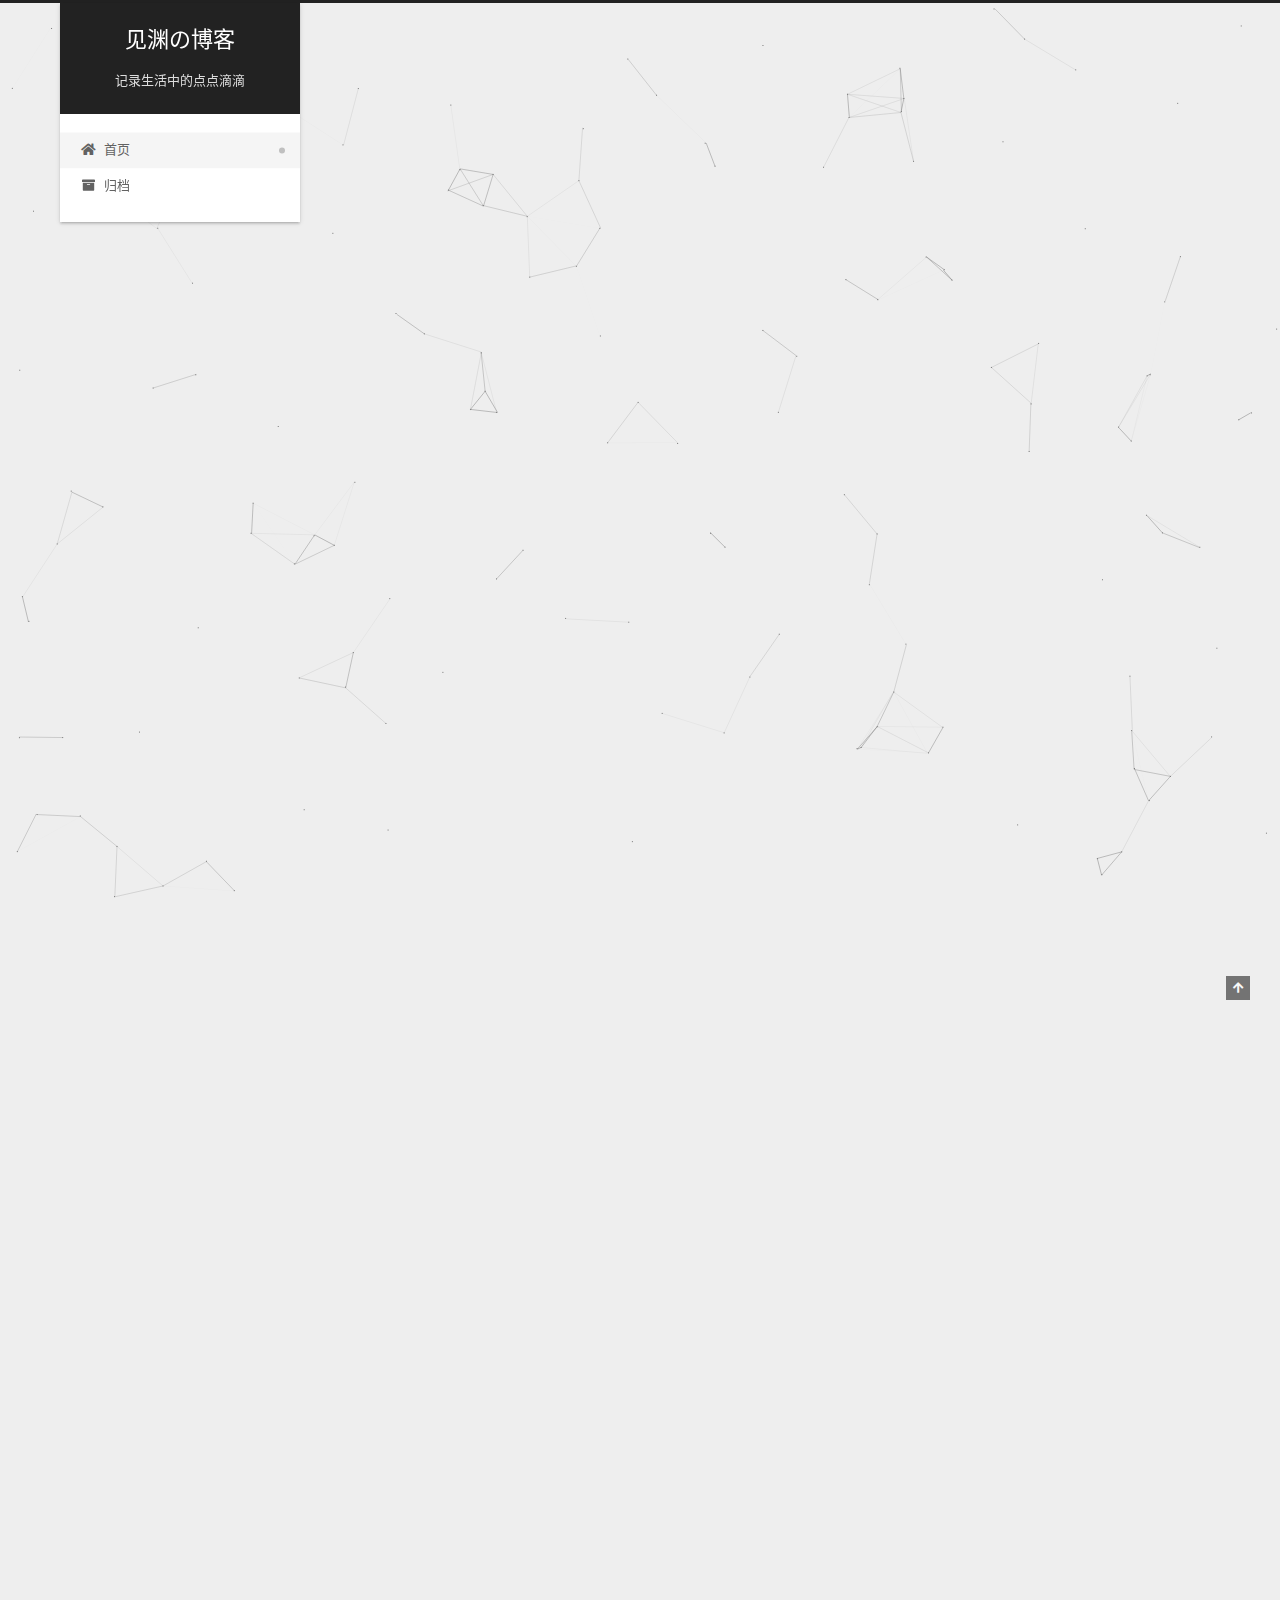
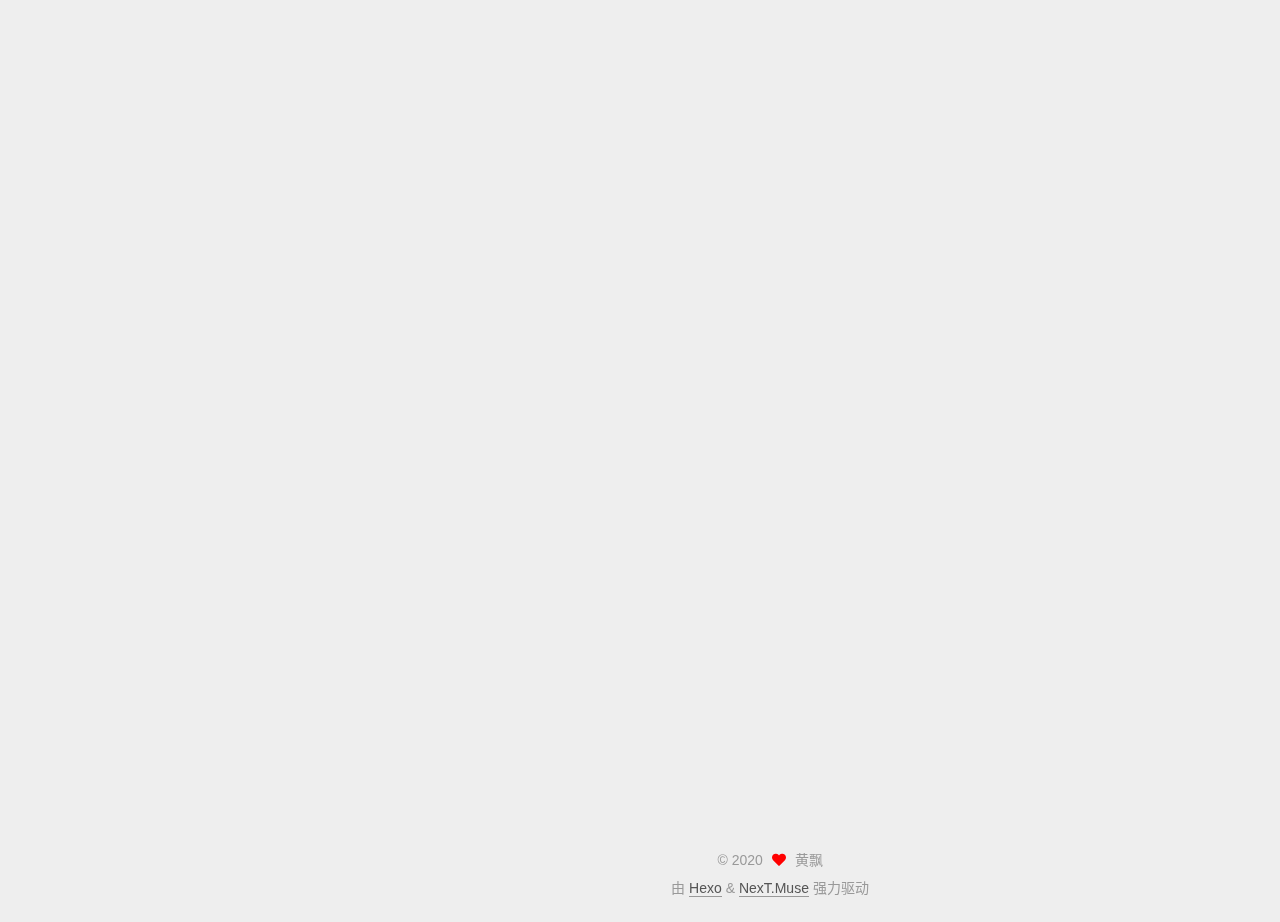
==== commit c5012b7a: "Site updated: 2020-06-19 10:51:46" ====
--- a/index.html
+++ b/index.html
@@ -17,18 +17,20 @@
 
 <script id="hexo-configurations">
     var NexT = window.NexT || {};
-    var CONFIG = {"hostname":"yoursite.com","root":"/","scheme":"Pisces","version":"8.0.0-rc.3","exturl":false,"copycode":false,"back2top":{"enable":true,"sidebar":false,"scrollpercent":false},"bookmark":{"enable":false,"color":"#222","save":"auto"},"fancybox":false,"mediumzoom":false,"lazyload":false,"pangu":false,"comments":{"style":"tabs","active":null,"storage":true,"lazyload":false,"nav":null},"algolia":{"hits":{"per_page":10},"labels":{"input_placeholder":"Search for Posts","hits_empty":"We didn't find any results for the search: ${query}","hits_stats":"${hits} results found in ${time} ms"}},"localsearch":{"enable":false,"trigger":"auto","top_n_per_article":1,"unescape":false,"preload":false},"motion":{"enable":true,"async":false,"transition":{"post_block":"fadeIn","post_header":"slideDownIn","post_body":"slideDownIn","coll_header":"slideLeftIn","sidebar":"slideUpIn"}}};
+    var CONFIG = {"hostname":"huangpiao.tech","root":"/","scheme":"Muse","version":"7.8.0","exturl":false,"sidebar":{"position":"left","display":"post","padding":18,"offset":12,"onmobile":false},"copycode":{"enable":false,"show_result":false,"style":null},"back2top":{"enable":true,"sidebar":false,"scrollpercent":false},"bookmark":{"enable":false,"color":"#222","save":"auto"},"fancybox":false,"mediumzoom":false,"lazyload":false,"pangu":false,"comments":{"style":"tabs","active":null,"storage":true,"lazyload":false,"nav":null},"algolia":{"hits":{"per_page":10},"labels":{"input_placeholder":"Search for Posts","hits_empty":"We didn't find any results for the search: ${query}","hits_stats":"${hits} results found in ${time} ms"}},"localsearch":{"enable":false,"trigger":"auto","top_n_per_article":1,"unescape":false,"preload":false},"motion":{"enable":true,"async":false,"transition":{"post_block":"fadeIn","post_header":"slideDownIn","post_body":"slideDownIn","coll_header":"slideLeftIn","sidebar":"slideUpIn"}}};
   </script>
 
-  <meta property="og:type" content="website">
-<meta property="og:title" content="Hexo">
-<meta property="og:url" content="http://yoursite.com/index.html">
-<meta property="og:site_name" content="Hexo">
+  <meta name="description" content="直到这一刻微笑着说话为止，我至少留下了一公升眼泪">
+<meta property="og:type" content="website">
+<meta property="og:title" content="见渊の博客">
+<meta property="og:url" content="https://huangpiao.tech/index.html">
+<meta property="og:site_name" content="见渊の博客">
+<meta property="og:description" content="直到这一刻微笑着说话为止，我至少留下了一公升眼泪">
 <meta property="og:locale" content="zh_CN">
-<meta property="article:author" content="John Doe">
+<meta property="article:author" content="黄飘">
 <meta name="twitter:card" content="summary">
 
-<link rel="canonical" href="http://yoursite.com/">
+<link rel="canonical" href="https://huangpiao.tech/">
 
 
 <script id="page-configurations">
@@ -41,7 +43,7 @@
   };
 </script>
 
-  <title>Hexo</title>
+  <title>见渊の博客</title>
   
 
 
@@ -67,12 +69,8 @@
     top: initial;
   }
 
-  .use-motion .logo-line-before, .use-motion .logo-line-after {
-    transform: scaleX(1);
-  }
-
-  .search-pop-overlay, .sidebar-nav { display: none; }
-  .sidebar-panel { display: block; }
+  .use-motion .logo-line-before i { left: initial; }
+  .use-motion .logo-line-after i { right: initial; }
   </style>
 </noscript>
 
@@ -82,21 +80,24 @@
   <div class="container use-motion">
     <div class="headband"></div>
 
-    <main class="main">
-      <header class="header" itemscope itemtype="http://schema.org/WPHeader">
-        <div class="header-inner"><div class="site-brand-container">
+    <header class="header" itemscope itemtype="http://schema.org/WPHeader">
+      <div class="header-inner"><div class="site-brand-container">
   <div class="site-nav-toggle">
     <div class="toggle" aria-label="切换导航栏">
+      <span class="toggle-line toggle-line-first"></span>
+      <span class="toggle-line toggle-line-middle"></span>
+      <span class="toggle-line toggle-line-last"></span>
     </div>
   </div>
 
   <div class="site-meta">
 
     <a href="/" class="brand" rel="start">
-      <i class="logo-line-before"></i>
-      <h1 class="site-title">Hexo</h1>
-      <i class="logo-line-after"></i>
+      <span class="logo-line-before"><i></i></span>
+      <h1 class="site-title">见渊の博客</h1>
+      <span class="logo-line-after"><i></i></span>
     </a>
+      <p class="site-subtitle" itemprop="description">记录生活中的点点滴滴</p>
   </div>
 
   <div class="site-nav-right">
@@ -108,88 +109,55 @@
 
 
 
+<nav class="site-nav">
+  <ul id="menu" class="main-menu menu">
+        <li class="menu-item menu-item-home">
+
+    <a href="/" rel="section"><i class="fa fa-home fa-fw"></i>首页</a>
+
+  </li>
+        <li class="menu-item menu-item-archives">
+
+    <a href="/archives/" rel="section"><i class="fa fa-archive fa-fw"></i>归档</a>
+
+  </li>
+  </ul>
+</nav>
+
 
 
 
 </div>
-          
-  
-  <div class="toggle sidebar-toggle">
-    <span class="toggle-line toggle-line-first"></span>
-    <span class="toggle-line toggle-line-middle"></span>
-    <span class="toggle-line toggle-line-last"></span>
-  </div>
-
-  <aside class="sidebar">
-    <div class="sidebar-inner">
-
-      <ul class="sidebar-nav motion-element">
-        <li class="sidebar-nav-toc">
-          文章目录
-        </li>
-        <li class="sidebar-nav-overview">
-          站点概览
-        </li>
-      </ul>
-
-      <!--noindex-->
-      <div class="post-toc-wrap sidebar-panel">
-      </div>
-      <!--/noindex-->
-
-      <div class="site-overview-wrap sidebar-panel">
-        <div class="site-author motion-element" itemprop="author" itemscope itemtype="http://schema.org/Person">
-  <p class="site-author-name" itemprop="name">John Doe</p>
-  <div class="site-description" itemprop="description"></div>
-</div>
-<div class="site-state-wrap motion-element">
-  <nav class="site-state">
-      <div class="site-state-item site-state-posts">
-          <a href="/archives">
-          <span class="site-state-item-count">3</span>
-          <span class="site-state-item-name">日志</span>
-        </a>
-      </div>
-  </nav>
-</div>
-
-
-
-      </div>
-
-    </div>
-  </aside>
-  <div id="sidebar-dimmer"></div>
-
-
-      </header>
-
-      
+    </header>
+
+    
   <div class="back-to-top">
     <i class="fa fa-arrow-up"></i>
     <span>0%</span>
   </div>
 
 
+    <main class="main">
       <div class="main-inner">
-        
-
-        <div class="content index posts-expand">
-          
+        <div class="content-wrap">
+          
+
+          <div class="content index posts-expand">
+            
       
   
   
   <article itemscope itemtype="http://schema.org/Article" class="post-block" lang="zh-CN">
-    <link itemprop="mainEntityOfPage" href="http://yoursite.com/2020/06/19/ok/">
+    <link itemprop="mainEntityOfPage" href="https://huangpiao.tech/2020/06/19/ok/">
 
     <span hidden itemprop="author" itemscope itemtype="http://schema.org/Person">
       <meta itemprop="image" content="/images/avatar.gif">
-      <meta itemprop="name" content="John Doe">
-      <meta itemprop="description" content="">
+      <meta itemprop="name" content="黄飘">
+      <meta itemprop="description" content="直到这一刻微笑着说话为止，我至少留下了一公升眼泪">
     </span>
 
     <span hidden itemprop="publisher" itemscope itemtype="http://schema.org/Organization">
-      <meta itemprop="name" content="Hexo">
+      <meta itemprop="name" content="见渊の博客">
     </span>
       <header class="post-header">
         <h2 class="post-title" itemprop="name headline">
@@ -237,16 +205,16 @@
   
   
   <article itemscope itemtype="http://schema.org/Article" class="post-block" lang="zh-CN">
-    <link itemprop="mainEntityOfPage" href="http://yoursite.com/2020/06/19/%E4%BD%A0%E5%A5%BD-Hexo/">
+    <link itemprop="mainEntityOfPage" href="https://huangpiao.tech/2020/06/19/%E4%BD%A0%E5%A5%BD-Hexo/">
 
     <span hidden itemprop="author" itemscope itemtype="http://schema.org/Person">
       <meta itemprop="image" content="/images/avatar.gif">
-      <meta itemprop="name" content="John Doe">
-      <meta itemprop="description" content="">
+      <meta itemprop="name" content="黄飘">
+      <meta itemprop="description" content="直到这一刻微笑着说话为止，我至少留下了一公升眼泪">
     </span>
 
     <span hidden itemprop="publisher" itemscope itemtype="http://schema.org/Organization">
-      <meta itemprop="name" content="Hexo">
+      <meta itemprop="name" content="见渊の博客">
     </span>
       <header class="post-header">
         <h2 class="post-title" itemprop="name headline">
@@ -308,16 +276,16 @@
   
   
   <article itemscope itemtype="http://schema.org/Article" class="post-block" lang="zh-CN">
-    <link itemprop="mainEntityOfPage" href="http://yoursite.com/2020/06/19/hello-world/">
+    <link itemprop="mainEntityOfPage" href="https://huangpiao.tech/2020/06/19/hello-world/">
 
     <span hidden itemprop="author" itemscope itemtype="http://schema.org/Person">
       <meta itemprop="image" content="/images/avatar.gif">
-      <meta itemprop="name" content="John Doe">
-      <meta itemprop="description" content="">
+      <meta itemprop="name" content="黄飘">
+      <meta itemprop="description" content="直到这一刻微笑着说话为止，我至少留下了一公升眼泪">
     </span>
 
     <span hidden itemprop="publisher" itemscope itemtype="http://schema.org/Organization">
-      <meta itemprop="name" content="Hexo">
+      <meta itemprop="name" content="见渊の博客">
     </span>
       <header class="post-header">
         <h2 class="post-title" itemprop="name headline">
@@ -380,8 +348,8 @@
 
 
 
-        </div>
-        
+          </div>
+          
 
 <script>
   window.addEventListener('tabs:register', () => {
@@ -405,6 +373,58 @@
   }
 </script>
 
+        </div>
+          
+  
+  <div class="toggle sidebar-toggle">
+    <span class="toggle-line toggle-line-first"></span>
+    <span class="toggle-line toggle-line-middle"></span>
+    <span class="toggle-line toggle-line-last"></span>
+  </div>
+
+  <aside class="sidebar">
+    <div class="sidebar-inner">
+
+      <ul class="sidebar-nav motion-element">
+        <li class="sidebar-nav-toc">
+          文章目录
+        </li>
+        <li class="sidebar-nav-overview">
+          站点概览
+        </li>
+      </ul>
+
+      <!--noindex-->
+      <div class="post-toc-wrap sidebar-panel">
+      </div>
+      <!--/noindex-->
+
+      <div class="site-overview-wrap sidebar-panel">
+        <div class="site-author motion-element" itemprop="author" itemscope itemtype="http://schema.org/Person">
+  <p class="site-author-name" itemprop="name">黄飘</p>
+  <div class="site-description" itemprop="description">直到这一刻微笑着说话为止，我至少留下了一公升眼泪</div>
+</div>
+<div class="site-state-wrap motion-element">
+  <nav class="site-state">
+      <div class="site-state-item site-state-posts">
+          <a href="/archives/">
+        
+          <span class="site-state-item-count">3</span>
+          <span class="site-state-item-name">日志</span>
+        </a>
+      </div>
+  </nav>
+</div>
+
+
+
+      </div>
+
+    </div>
+  </aside>
+  <div id="sidebar-dimmer"></div>
+
+
       </div>
     </main>
 
@@ -421,9 +441,9 @@
   <span class="with-love">
     <i class="fa fa-heart"></i>
   </span>
-  <span class="author" itemprop="copyrightHolder">John Doe</span>
+  <span class="author" itemprop="copyrightHolder">黄飘</span>
 </div>
-  <div class="powered-by">由 <a href="https://hexo.io/" class="theme-link" rel="noopener" target="_blank">Hexo</a> & <a href="https://theme-next.js.org/pisces/" class="theme-link" rel="noopener" target="_blank">NexT.Pisces</a> 强力驱动
+  <div class="powered-by">由 <a href="https://hexo.io/" class="theme-link" rel="noopener" target="_blank">Hexo</a> & <a href="https://muse.theme-next.org/" class="theme-link" rel="noopener" target="_blank">NexT.Muse</a> 强力驱动
   </div>
 
         
@@ -440,6 +460,8 @@
   </div>
 
   
+  
+  <script color='0,0,0' opacity='0.5' zIndex='-1' count='150' src="/lib/canvas-nest/canvas-nest.min.js"></script>
   <script src="/lib/anime.min.js"></script>
   <script src="/lib/velocity/velocity.min.js"></script>
   <script src="/lib/velocity/velocity.ui.min.js"></script>
@@ -449,7 +471,12 @@
 <script src="/js/motion.js"></script>
 
 
+<script src="/js/schemes/muse.js"></script>
+
+
 <script src="/js/next-boot.js"></script>
+
+
 
 
   
--- a/css/main.css
+++ b/css/main.css
@@ -1,5 +1,5 @@
 :root {
-  --body-bg-color: #f5f7f9;
+  --body-bg-color: #eee;
   --content-bg-color: #fff;
   --card-bg-color: #f5f5f5;
   --text-color: #555;
@@ -17,10 +17,6 @@
   --btn-default-hover-bg: #222;
   --btn-default-hover-color: #fff;
   --btn-default-hover-border-color: #222;
-  --highlight-background: #f0f0f0;
-  --highlight-foreground: #444;
-  --highlight-gutter-background: #dedede;
-  --highlight-gutter-foreground: #555;
 }
 html {
   line-height: 1.15; /* 1 */
@@ -184,7 +180,12 @@
   font-family: 'Lato', "PingFang SC", "Microsoft YaHei", sans-serif;
   font-size: 1em;
   line-height: 2;
-  transition: all 0.2s ease-in-out;
+}
+@media (max-width: 991px) {
+  body {
+    padding-left: 0 !important;
+    padding-right: 0 !important;
+  }
 }
 h1,
 h2,
@@ -225,6 +226,7 @@
   outline: 0;
   text-decoration: none;
   overflow-wrap: break-word;
+  word-wrap: break-word;
   cursor: pointer;
 }
 a:hover,
@@ -234,8 +236,7 @@
 }
 iframe,
 img,
-video,
-embed {
+video {
   display: block;
   margin-left: auto;
   margin-right: auto;
@@ -263,6 +264,17 @@
 dd {
   margin: 0;
   padding: 0;
+}
+kbd {
+  background-color: #f5f5f5;
+  background-image: linear-gradient(#eee, #fff, #eee);
+  border: 1px solid #ccc;
+  border-radius: 0.2em;
+  box-shadow: 0.1em 0.1em 0.2em rgba(0,0,0,0.1);
+  color: #555;
+  font-family: inherit;
+  padding: 0.1em 0.3em;
+  white-space: nowrap;
 }
 .table-container {
   overflow: auto;
@@ -309,7 +321,10 @@
   line-height: 2;
   padding: 0 20px;
   text-decoration: none;
-  transition: background-color 0.2s ease-in-out;
+  transition-property: background-color;
+  transition-delay: 0s;
+  transition-duration: 0.2s;
+  transition-timing-function: ease-in-out;
 }
 .btn:hover {
   background: var(--btn-default-hover-bg);
@@ -367,115 +382,10 @@
   transform: rotate(45deg);
   top: -5px;
 }
-/*
-
-Original highlight.js style (c) Ivan Sagalaev <maniac@softwaremaniacs.org>
-
-*/
-
-.hljs {
-  display: block;
-  overflow-x: auto;
-  padding: 0.5em;
-  background: #F0F0F0;
-}
-
-
-/* Base color: saturation 0; */
-
-.hljs,
-.hljs-subst {
-  color: #444;
-}
-
-.hljs-comment {
-  color: #888888;
-}
-
-.hljs-keyword,
-.hljs-attribute,
-.hljs-selector-tag,
-.hljs-meta-keyword,
-.hljs-doctag,
-.hljs-name {
-  font-weight: bold;
-}
-
-
-/* User color: hue: 0 */
-
-.hljs-type,
-.hljs-string,
-.hljs-number,
-.hljs-selector-id,
-.hljs-selector-class,
-.hljs-quote,
-.hljs-template-tag,
-.hljs-deletion {
-  color: #880000;
-}
-
-.hljs-title,
-.hljs-section {
-  color: #880000;
-  font-weight: bold;
-}
-
-.hljs-regexp,
-.hljs-symbol,
-.hljs-variable,
-.hljs-template-variable,
-.hljs-link,
-.hljs-selector-attr,
-.hljs-selector-pseudo {
-  color: #BC6060;
-}
-
-
-/* Language color: hue: 90; */
-
-.hljs-literal {
-  color: #78A960;
-}
-
-.hljs-built_in,
-.hljs-bullet,
-.hljs-code,
-.hljs-addition {
-  color: #397300;
-}
-
-
-/* Meta color: hue: 200 */
-
-.hljs-meta {
-  color: #1f7199;
-}
-
-.hljs-meta-string {
-  color: #4d99bf;
-}
-
-
-/* Misc effects */
-
-.hljs-emphasis {
-  font-style: italic;
-}
-
-.hljs-strong {
-  font-weight: bold;
-}
-
-code,
-kbd,
 .highlight,
 pre {
-  background: var(--highlight-background);
-  color: var(--highlight-foreground);
-}
-.highlight,
-pre {
+  background: #f7f7f7;
+  color: #4d4d4c;
   line-height: 1.6;
   margin: 0 auto 20px;
 }
@@ -484,21 +394,15 @@
   font-family: consolas, Menlo, monospace, "PingFang SC", "Microsoft YaHei";
 }
 code {
+  background: #eee;
   border-radius: 3px;
+  color: #555;
   padding: 2px 4px;
   overflow-wrap: break-word;
-}
-kbd {
-  background-image: linear-gradient(var(--highlight-gutter-background), var(--highlight-background), var(--highlight-gutter-background));
-  border: 1px solid #ccc;
-  border-radius: 0.2em;
-  box-shadow: 0.1em 0.1em 0.2em rgba(0,0,0,0.1);
-  font-family: inherit;
-  padding: 0.1em 0.3em;
-  white-space: nowrap;
-}
-.highlight {
-  position: relative;
+  word-wrap: break-word;
+}
+.highlight *::selection {
+  background: #d6d6d6;
 }
 .highlight pre {
   border: 0;
@@ -515,19 +419,19 @@
   padding: 0;
 }
 .highlight figcaption {
-  background: var(--highlight-gutter-background);
-  color: var(--highlight-foreground);
-  display: flow-root;
+  background: #eff2f3;
+  color: #4d4d4c;
+  display: flex;
   font-size: 0.875em;
+  justify-content: space-between;
   line-height: 1.2;
   padding: 0.5em;
 }
 .highlight figcaption a {
-  color: var(--highlight-foreground);
-  float: right;
+  color: #4d4d4c;
 }
 .highlight figcaption a:hover {
-  border-bottom-color: var(--highlight-foreground);
+  border-bottom-color: #4d4d4c;
 }
 .highlight .gutter {
   -moz-user-select: none;
@@ -536,14 +440,14 @@
   user-select: none;
 }
 .highlight .gutter pre {
-  background: var(--highlight-gutter-background);
-  color: var(--highlight-gutter-foreground);
+  background: #eff2f3;
+  color: #869194;
   padding-left: 10px;
   padding-right: 10px;
   text-align: right;
 }
 .highlight .code pre {
-  background: var(--highlight-background);
+  background: #f7f7f7;
   padding-left: 10px;
   width: 100%;
 }
@@ -559,9 +463,82 @@
 }
 pre code {
   background: none;
+  color: #4d4d4c;
   font-size: 0.875em;
   padding: 0;
   text-shadow: none;
+}
+pre .deletion {
+  background: #fdd;
+}
+pre .addition {
+  background: #dfd;
+}
+pre .meta {
+  color: #eab700;
+  -moz-user-select: none;
+  -ms-user-select: none;
+  -webkit-user-select: none;
+  user-select: none;
+}
+pre .comment {
+  color: #8e908c;
+}
+pre .variable,
+pre .attribute,
+pre .tag,
+pre .name,
+pre .regexp,
+pre .ruby .constant,
+pre .xml .tag .title,
+pre .xml .pi,
+pre .xml .doctype,
+pre .html .doctype,
+pre .css .id,
+pre .css .class,
+pre .css .pseudo {
+  color: #c82829;
+}
+pre .number,
+pre .preprocessor,
+pre .built_in,
+pre .builtin-name,
+pre .literal,
+pre .params,
+pre .constant,
+pre .command {
+  color: #f5871f;
+}
+pre .ruby .class .title,
+pre .css .rules .attribute,
+pre .string,
+pre .symbol,
+pre .value,
+pre .inheritance,
+pre .header,
+pre .ruby .symbol,
+pre .xml .cdata,
+pre .special,
+pre .formula {
+  color: #718c00;
+}
+pre .title,
+pre .css .hexcolor {
+  color: #3e999f;
+}
+pre .function,
+pre .python .decorator,
+pre .python .title,
+pre .ruby .function .title,
+pre .ruby .title .keyword,
+pre .perl .sub,
+pre .javascript .title,
+pre .coffeescript .title {
+  color: #4271ae;
+}
+pre .keyword,
+pre .javascript .function {
+  color: #8959a8;
 }
 .blockquote-center {
   border-left: none;
@@ -604,6 +581,7 @@
 }
 .post-body .label {
   color: #555;
+  display: inline;
   padding: 0 2px;
 }
 .post-body .label.default {
@@ -624,212 +602,14 @@
 .post-body .label.danger {
   background: #fae8eb;
 }
-.post-body .link-grid {
-  display: grid;
-  gap: 1.5rem 1.5rem;
-  grid-template-columns: 1fr 1fr;
-  margin-bottom: 20px;
-  padding: 1rem;
-}
-@media (max-width: 767px) {
-  .post-body .link-grid {
-    grid-template-columns: 1fr;
-  }
-}
-.post-body .link-grid .link-grid-container {
-  border: solid #ddd;
-  box-shadow: 1rem 1rem 0.5rem rgba(0,0,0,0.5);
-  min-height: 5rem;
-  min-width: 0;
-  padding: 0.5rem;
-  position: relative;
-  transition: background 0.3s;
-}
-.post-body .link-grid .link-grid-container:hover {
-  animation: shake 0.5s;
-  background: var(--card-bg-color);
-}
-.post-body .link-grid .link-grid-container:active {
-  box-shadow: 0.5rem 0.5rem 0.25rem rgba(0,0,0,0.5);
-  transform: translate(0.2rem, 0.2rem);
-}
-.post-body .link-grid .link-grid-container .link-grid-image {
-  background-clip: content-box;
-  background-origin: content-box;
-  background-size: cover;
-  border: 1px solid #ddd;
-  border-radius: 50%;
-  box-sizing: border-box;
-  height: 5rem;
-  padding: 3px;
-  position: absolute;
-  width: 5rem;
-}
-.post-body .link-grid .link-grid-container p {
-  margin: 0 1rem 0 6rem;
-}
-.post-body .link-grid .link-grid-container p:first-of-type {
-  font-size: 1.2em;
-}
-.post-body .link-grid .link-grid-container p:last-of-type {
-  font-size: 0.8em;
-  line-height: 1.3rem;
-  opacity: 0.7;
-}
-.post-body .link-grid .link-grid-container a {
-  border: 0;
-  height: 100%;
-  left: 0;
-  position: absolute;
-  top: 0;
-  width: 100%;
-}
-@-moz-keyframes shake {
-  0% {
-    transform: translate(1pt, 1pt) rotate(0deg);
-  }
-  10% {
-    transform: translate(-1pt, -2pt) rotate(-1deg);
-  }
-  20% {
-    transform: translate(-3pt, 0pt) rotate(1deg);
-  }
-  30% {
-    transform: translate(3pt, 2pt) rotate(0deg);
-  }
-  40% {
-    transform: translate(1pt, -1pt) rotate(1deg);
-  }
-  50% {
-    transform: translate(-1pt, 2pt) rotate(-1deg);
-  }
-  60% {
-    transform: translate(-3pt, 1pt) rotate(0deg);
-  }
-  70% {
-    transform: translate(3pt, 1pt) rotate(-1deg);
-  }
-  80% {
-    transform: translate(-1pt, -1pt) rotate(1deg);
-  }
-  90% {
-    transform: translate(1pt, 2pt) rotate(0deg);
-  }
-  100% {
-    transform: translate(1pt, -2pt) rotate(-1deg);
-  }
-}
-@-webkit-keyframes shake {
-  0% {
-    transform: translate(1pt, 1pt) rotate(0deg);
-  }
-  10% {
-    transform: translate(-1pt, -2pt) rotate(-1deg);
-  }
-  20% {
-    transform: translate(-3pt, 0pt) rotate(1deg);
-  }
-  30% {
-    transform: translate(3pt, 2pt) rotate(0deg);
-  }
-  40% {
-    transform: translate(1pt, -1pt) rotate(1deg);
-  }
-  50% {
-    transform: translate(-1pt, 2pt) rotate(-1deg);
-  }
-  60% {
-    transform: translate(-3pt, 1pt) rotate(0deg);
-  }
-  70% {
-    transform: translate(3pt, 1pt) rotate(-1deg);
-  }
-  80% {
-    transform: translate(-1pt, -1pt) rotate(1deg);
-  }
-  90% {
-    transform: translate(1pt, 2pt) rotate(0deg);
-  }
-  100% {
-    transform: translate(1pt, -2pt) rotate(-1deg);
-  }
-}
-@-o-keyframes shake {
-  0% {
-    transform: translate(1pt, 1pt) rotate(0deg);
-  }
-  10% {
-    transform: translate(-1pt, -2pt) rotate(-1deg);
-  }
-  20% {
-    transform: translate(-3pt, 0pt) rotate(1deg);
-  }
-  30% {
-    transform: translate(3pt, 2pt) rotate(0deg);
-  }
-  40% {
-    transform: translate(1pt, -1pt) rotate(1deg);
-  }
-  50% {
-    transform: translate(-1pt, 2pt) rotate(-1deg);
-  }
-  60% {
-    transform: translate(-3pt, 1pt) rotate(0deg);
-  }
-  70% {
-    transform: translate(3pt, 1pt) rotate(-1deg);
-  }
-  80% {
-    transform: translate(-1pt, -1pt) rotate(1deg);
-  }
-  90% {
-    transform: translate(1pt, 2pt) rotate(0deg);
-  }
-  100% {
-    transform: translate(1pt, -2pt) rotate(-1deg);
-  }
-}
-@keyframes shake {
-  0% {
-    transform: translate(1pt, 1pt) rotate(0deg);
-  }
-  10% {
-    transform: translate(-1pt, -2pt) rotate(-1deg);
-  }
-  20% {
-    transform: translate(-3pt, 0pt) rotate(1deg);
-  }
-  30% {
-    transform: translate(3pt, 2pt) rotate(0deg);
-  }
-  40% {
-    transform: translate(1pt, -1pt) rotate(1deg);
-  }
-  50% {
-    transform: translate(-1pt, 2pt) rotate(-1deg);
-  }
-  60% {
-    transform: translate(-3pt, 1pt) rotate(0deg);
-  }
-  70% {
-    transform: translate(3pt, 1pt) rotate(-1deg);
-  }
-  80% {
-    transform: translate(-1pt, -1pt) rotate(1deg);
-  }
-  90% {
-    transform: translate(1pt, 2pt) rotate(0deg);
-  }
-  100% {
-    transform: translate(1pt, -2pt) rotate(-1deg);
-  }
-}
 .post-body .tabs {
   margin-bottom: 20px;
 }
 .post-body .tabs,
 .tabs-comment {
+  display: block;
   padding-top: 10px;
+  position: relative;
 }
 .post-body .tabs ul.nav-tabs,
 .tabs-comment ul.nav-tabs {
@@ -879,7 +659,9 @@
   outline: 0;
   padding: 0.25em 0.75em;
   text-align: center;
-  transition: all 0.2s ease-out;
+  transition-delay: 0s;
+  transition-duration: 0.2s;
+  transition-timing-function: ease-out;
 }
 .post-body .tabs ul.nav-tabs li.tab a i,
 .tabs-comment ul.nav-tabs li.tab a i {
@@ -944,8 +726,9 @@
 .post-body .note h4,
 .post-body .note h5,
 .post-body .note h6 {
+  margin-top: 0;
   border-bottom: initial;
-  margin: 0;
+  margin-bottom: 0;
   padding-top: 0;
 }
 .post-body .note p:first-child,
@@ -1031,8 +814,10 @@
 .pagination .page-number,
 .pagination .space {
   display: inline-block;
-  margin: -1px 10px 0 10px;
-  padding: 0 10px;
+  margin: 0 10px;
+  padding: 0 11px;
+  position: relative;
+  top: -1px;
 }
 @media (max-width: 767px) {
   .pagination .prev,
@@ -1052,38 +837,48 @@
 .pagination .page-number {
   border-bottom: 0;
   border-top: 1px solid #eee;
-  transition: border-color 0.2s ease-in-out;
+  transition-property: border-color;
+  transition-delay: 0s;
+  transition-duration: 0.2s;
+  transition-timing-function: ease-in-out;
 }
 .pagination .prev:hover,
 .pagination .next:hover,
 .pagination .page-number:hover {
-  border-top-color: var(--link-hover-color);
+  border-top-color: #222;
+}
+.pagination .space {
+  margin: 0;
+  padding: 0;
+}
+.pagination .prev {
+  margin-left: 0;
+}
+.pagination .next {
+  margin-right: 0;
+}
+.pagination .page-number.current {
+  background: #ccc;
+  border-top-color: #ccc;
+  color: #fff;
 }
 @media (max-width: 767px) {
   .pagination {
-    border-top: 0;
-    margin-bottom: 10px;
+    border-top: none;
   }
   .pagination .prev,
   .pagination .next,
   .pagination .page-number {
     border-bottom: 1px solid #eee;
     border-top: 0;
+    margin-bottom: 10px;
+    padding: 0 10px;
   }
   .pagination .prev:hover,
   .pagination .next:hover,
   .pagination .page-number:hover {
-    border-bottom-color: var(--link-hover-color);
-  }
-}
-.pagination .space {
-  margin: 0;
-  padding: 0;
-}
-.pagination .page-number.current {
-  background: #ccc;
-  border-color: #ccc;
-  color: var(--content-bg-color);
+    border-bottom-color: #222;
+  }
 }
 .comments {
   margin-top: 60px;
@@ -1124,6 +919,25 @@
   min-height: 100%;
   position: relative;
 }
+.main-inner {
+  margin: 0 auto;
+  width: calc(100% - 20px);
+}
+@media (min-width: 1200px) {
+  .main-inner {
+    width: 1160px;
+  }
+}
+@media (min-width: 1600px) {
+  .main-inner {
+    width: 73%;
+  }
+}
+@media (max-width: 767px) {
+  .content-wrap {
+    padding: 0 20px;
+  }
+}
 .header {
   background: transparent;
 }
@@ -1157,14 +971,6 @@
 @media (max-width: 767px) {
   .site-meta {
     text-align: center;
-  }
-}
-.custom-logo-image {
-  margin-top: 20px;
-}
-@media (max-width: 991px) {
-  .custom-logo-image {
-    display: none;
   }
 }
 .brand {
@@ -1222,8 +1028,12 @@
   background: var(--text-color);
   border-radius: 1px;
 }
+.site-nav {
+  display: block;
+}
 @media (max-width: 767px) {
   .site-nav {
+    clear: both;
     display: none;
   }
 }
@@ -1254,13 +1064,16 @@
   border-bottom: 0;
   display: block;
   font-size: 0.8125em;
-  transition: border-color 0.2s ease-in-out;
-}
-.menu-item a:hover,
-.menu-item span.exturl:hover,
-.menu-item a.menu-item-active,
-.menu-item span.exturl.menu-item-active {
-  background: var(--menu-item-bg-color);
+  transition-property: border-color;
+  transition-delay: 0s;
+  transition-duration: 0.2s;
+  transition-timing-function: ease-in-out;
+}
+@media (hover: none) {
+  .menu-item a:hover,
+  .menu-item span.exturl:hover {
+    border-bottom-color: transparent !important;
+  }
 }
 .menu-item .fa,
 .menu-item .fab,
@@ -1283,6 +1096,11 @@
     margin-left: 0;
   }
 }
+.menu-item-active a,
+.menu .menu-item a:hover,
+.menu .menu-item span.exturl:hover {
+  background: var(--menu-item-bg-color);
+}
 .use-motion .menu-item {
   opacity: 0;
 }
@@ -1305,6 +1123,7 @@
 }
 .cc-license {
   margin-top: 10px;
+  text-align: center;
 }
 .cc-license .cc-opacity {
   border-bottom: none;
@@ -1318,6 +1137,8 @@
 }
 .site-author-image {
   border: 1px solid #eee;
+  display: block;
+  margin: 0 auto;
   max-width: 120px;
   padding: 2px;
 }
@@ -1325,11 +1146,13 @@
   color: var(--text-color);
   font-weight: 600;
   margin: 0;
+  text-align: center;
 }
 .site-description {
   color: #999;
   font-size: 0.8125em;
   margin-top: 0;
+  text-align: center;
 }
 .links-of-author {
   margin-top: 15px;
@@ -1345,7 +1168,7 @@
 }
 .links-of-author a::before,
 .links-of-author span.exturl::before {
-  background: #61ffd4;
+  background: #f0c;
   border-radius: 50%;
   content: ' ';
   display: inline-block;
@@ -1410,7 +1233,7 @@
     width: 100%;
     z-index: 1100;
   }
-  .sidebar-active #sidebar-dimmer {
+  .sidebar-active + #sidebar-dimmer {
     opacity: 0.7;
     transform: translateX(-100%);
     transition: opacity 0.5s;
@@ -1483,7 +1306,10 @@
   padding-left: 0;
 }
 .post-toc ol a {
-  transition: all 0.2s ease-in-out;
+  transition-property: all;
+  transition-delay: 0s;
+  transition-duration: 0.2s;
+  transition-timing-function: ease-in-out;
 }
 .post-toc .nav-item {
   line-height: 1.8;
@@ -1515,20 +1341,27 @@
 }
 .site-state {
   display: flex;
-  flex-wrap: wrap;
   justify-content: center;
   line-height: 1.4;
   margin-top: 10px;
+  overflow: hidden;
+  text-align: center;
+  white-space: nowrap;
+}
+.site-state-item {
+  padding: 0 15px;
+}
+.site-state-item:not(:first-child) {
+  border-left: 1px solid #eee;
 }
 .site-state-item a {
   border-bottom: none;
-  display: block;
-  padding: 0 15px;
 }
 .site-state-item-count {
   display: block;
   font-size: 1em;
   font-weight: 600;
+  text-align: center;
 }
 .site-state-item-name {
   color: #999;
@@ -1644,6 +1477,10 @@
 }
 .back-to-top {
   font-size: 12px;
+  text-align: center;
+  transition-delay: 0s;
+  transition-duration: 0.2s;
+  transition-timing-function: ease-in-out;
 }
 .back-to-top {
   background: #222;
@@ -1655,7 +1492,7 @@
   opacity: 0.6;
   padding: 0 6px;
   position: fixed;
-  transition: bottom 0.2s ease-in-out;
+  transition-property: bottom;
   z-index: 1300;
   width: 24px;
 }
@@ -1677,6 +1514,7 @@
 .post-body {
   font-family: 'Lato', "PingFang SC", "Microsoft YaHei", sans-serif;
   overflow-wrap: break-word;
+  word-wrap: break-word;
 }
 @media (min-width: 1200px) {
   .post-body {
@@ -1776,7 +1614,10 @@
   margin: 30px 0;
   padding-left: 15px;
   position: relative;
-  transition: border 0.2s ease-in-out;
+  transition-property: border;
+  transition-delay: 0s;
+  transition-duration: 0.2s;
+  transition-timing-function: ease-in-out;
 }
 .posts-collapse .post-header::before {
   background: #bbb;
@@ -1788,8 +1629,11 @@
   margin-left: -4px;
   position: absolute;
   top: 0.75em;
-  transition: background 0.2s ease-in-out;
+  transition-property: background;
   width: 6px;
+  transition-delay: 0s;
+  transition-duration: 0.2s;
+  transition-timing-function: ease-in-out;
 }
 .posts-collapse .post-header:hover {
   border-bottom-color: #666;
@@ -1828,10 +1672,14 @@
   background: #ccc;
   height: 1px;
   margin: 80px auto 60px;
+  text-align: center;
   width: 8%;
 }
 .post-block:last-of-type .post-eof {
   display: none;
+}
+.content {
+  padding-top: 40px;
 }
 @media (min-width: 992px) {
   .post-body {
@@ -1856,68 +1704,32 @@
 .post-body h3 .header-anchor,
 .post-body h4 .header-anchor,
 .post-body h5 .header-anchor,
-.post-body h6 .header-anchor,
-.post-body h1 .headerlink,
-.post-body h2 .headerlink,
-.post-body h3 .headerlink,
-.post-body h4 .headerlink,
-.post-body h5 .headerlink,
-.post-body h6 .headerlink {
+.post-body h6 .header-anchor {
   border-bottom-style: none;
+  color: #ccc;
+  float: right;
+  margin-left: 10px;
+  visibility: hidden;
+}
+.post-body h1 .header-anchor:hover,
+.post-body h2 .header-anchor:hover,
+.post-body h3 .header-anchor:hover,
+.post-body h4 .header-anchor:hover,
+.post-body h5 .header-anchor:hover,
+.post-body h6 .header-anchor:hover {
   color: inherit;
-  float: right;
-  font-size: 0.875em;
-  margin-left: 10px;
-  opacity: 0;
-}
-.post-body h1 .header-anchor::before,
-.post-body h2 .header-anchor::before,
-.post-body h3 .header-anchor::before,
-.post-body h4 .header-anchor::before,
-.post-body h5 .header-anchor::before,
-.post-body h6 .header-anchor::before,
-.post-body h1 .headerlink::before,
-.post-body h2 .headerlink::before,
-.post-body h3 .headerlink::before,
-.post-body h4 .headerlink::before,
-.post-body h5 .headerlink::before,
-.post-body h6 .headerlink::before {
-  content: '\f0c1';
-  font-family: 'Font Awesome 5 Free';
-  font-weight: 900;
 }
 .post-body h1:hover .header-anchor,
 .post-body h2:hover .header-anchor,
 .post-body h3:hover .header-anchor,
 .post-body h4:hover .header-anchor,
 .post-body h5:hover .header-anchor,
-.post-body h6:hover .header-anchor,
-.post-body h1:hover .headerlink,
-.post-body h2:hover .headerlink,
-.post-body h3:hover .headerlink,
-.post-body h4:hover .headerlink,
-.post-body h5:hover .headerlink,
-.post-body h6:hover .headerlink {
-  opacity: 0.5;
-}
-.post-body h1:hover .header-anchor:hover,
-.post-body h2:hover .header-anchor:hover,
-.post-body h3:hover .header-anchor:hover,
-.post-body h4:hover .header-anchor:hover,
-.post-body h5:hover .header-anchor:hover,
-.post-body h6:hover .header-anchor:hover,
-.post-body h1:hover .headerlink:hover,
-.post-body h2:hover .headerlink:hover,
-.post-body h3:hover .headerlink:hover,
-.post-body h4:hover .headerlink:hover,
-.post-body h5:hover .headerlink:hover,
-.post-body h6:hover .headerlink:hover {
-  opacity: 1;
+.post-body h6:hover .header-anchor {
+  visibility: visible;
 }
 .post-body iframe,
 .post-body img,
-.post-body video,
-.post-body embed {
+.post-body video {
   margin-bottom: 20px;
 }
 .post-body .video-container {
@@ -1941,7 +1753,7 @@
 .post-gallery {
   align-items: center;
   display: grid;
-  gap: 10px;
+  grid-gap: 10px;
   grid-template-columns: 1fr 1fr 1fr;
   margin-bottom: 20px;
 }
@@ -1965,6 +1777,7 @@
   margin: initial;
   text-align: center;
   overflow-wrap: break-word;
+  word-wrap: break-word;
 }
 .posts-expand .post-title-link {
   border-bottom: none;
@@ -1981,9 +1794,11 @@
   left: 0;
   position: absolute;
   transform: scaleX(0);
-  transition: transform 0.2s ease-in-out;
   visibility: hidden;
   width: 100%;
+  transition-delay: 0s;
+  transition-duration: 0.2s;
+  transition-timing-function: ease-in-out;
 }
 .posts-expand .post-title-link:hover::before {
   transform: scaleX(1);
@@ -2118,23 +1933,25 @@
 }
 .reward-container button {
   background: transparent;
-  border: 2px solid #fc6423;
-  border-radius: 2px;
+  border: 1px solid #fc6423;
+  border-radius: 0;
   color: #fc6423;
   cursor: pointer;
   line-height: 2;
   outline: 0;
   padding: 0 15px;
-  transition: all 0.2s ease-in-out;
   vertical-align: text-top;
 }
 .reward-container button:hover {
   background: #fc6423;
-  border: 2px solid transparent;
-  color: #fff;
+  border: 1px solid transparent;
+  color: #fa9366;
 }
 #qr {
   padding-top: 20px;
+}
+#qr a {
+  border: 0;
 }
 #qr img {
   display: inline-block;
@@ -2142,6 +1959,9 @@
   max-width: 100%;
   width: 180px;
 }
+#qr p {
+  text-align: center;
+}
 .category-all-page .category-all-title {
   text-align: center;
 }
@@ -2161,9 +1981,11 @@
 }
 .category-all-page .category-list-count::before {
   content: ' (';
+  display: inline;
 }
 .category-all-page .category-list-count::after {
   content: ') ';
+  display: inline;
 }
 .category-all-page .category-list-child {
   padding-left: 10px;
@@ -2198,11 +2020,11 @@
 .event-list .event .event-summary::before {
   animation: dot-flash 1s alternate infinite ease-in-out;
   color: #fff;
+  content: '\f111';
   display: inline-block;
   font-size: 10px;
   margin-right: 25px;
   vertical-align: middle;
-  content: '\f111';
   font-family: 'Font Awesome 5 Free';
   font-weight: 900;
 }
@@ -2316,57 +2138,22 @@
   display: inline-block;
   margin: 10px;
 }
-.tag-cloud-0 {
-  border-bottom-color: #aaa;
-  color: #aaa;
-}
-.tag-cloud-1 {
-  border-bottom-color: #9a9a9a;
-  color: #9a9a9a;
-}
-.tag-cloud-2 {
-  border-bottom-color: #8b8b8b;
-  color: #8b8b8b;
-}
-.tag-cloud-3 {
-  border-bottom-color: #7c7c7c;
-  color: #7c7c7c;
-}
-.tag-cloud-4 {
-  border-bottom-color: #6c6c6c;
-  color: #6c6c6c;
-}
-.tag-cloud-5 {
-  border-bottom-color: #5d5d5d;
-  color: #5d5d5d;
-}
-.tag-cloud-6 {
-  border-bottom-color: #4e4e4e;
-  color: #4e4e4e;
-}
-.tag-cloud-7 {
-  border-bottom-color: #3e3e3e;
-  color: #3e3e3e;
-}
-.tag-cloud-8 {
-  border-bottom-color: #2f2f2f;
-  color: #2f2f2f;
-}
-.tag-cloud-9 {
-  border-bottom-color: #202020;
-  color: #202020;
-}
-.tag-cloud-10 {
-  border-bottom-color: #111;
-  color: #111;
+.tag-cloud a:hover {
+  color: var(--link-hover-color) !important;
 }
 .header {
-  align-self: stretch;
-  width: 240px;
+  margin: 0 auto;
+  position: relative;
+  width: calc(100% - 20px);
 }
 @media (min-width: 1200px) {
   .header {
-    width: 240px;
+    width: 1160px;
+  }
+}
+@media (min-width: 1600px) {
+  .header {
+    width: 73%;
   }
 }
 @media (max-width: 991px) {
@@ -2377,9 +2164,10 @@
 .header-inner {
   background: var(--content-bg-color);
   border-radius: initial;
-  box-shadow: initial;
+  box-shadow: 0 2px 2px 0 rgba(0,0,0,0.12), 0 3px 1px -2px rgba(0,0,0,0.06), 0 1px 5px 0 rgba(0,0,0,0.12);
   overflow: hidden;
   padding: 0;
+  position: absolute;
   top: 0;
   width: 240px;
 }
@@ -2395,50 +2183,34 @@
     width: auto;
   }
 }
-.main {
+.main-inner {
   align-items: flex-start;
   display: flex;
   justify-content: space-between;
-  margin: 0 auto;
-  width: calc(100% - 20px);
-}
-@media (min-width: 1200px) {
-  .main {
-    width: 1160px;
-  }
-}
-@media (min-width: 1600px) {
-  .main {
-    width: 73%;
-  }
+  flex-direction: row-reverse;
 }
 @media (max-width: 991px) {
-  .main {
-    display: block;
+  .main-inner {
     width: auto;
   }
 }
-.main-inner {
-  align-self: stretch;
+.content-wrap {
   background: var(--content-bg-color);
   border-radius: initial;
-  box-shadow: initial;
+  box-shadow: 0 2px 2px 0 rgba(0,0,0,0.12), 0 3px 1px -2px rgba(0,0,0,0.06), 0 1px 5px 0 rgba(0,0,0,0.12);
   box-sizing: border-box;
   padding: 40px;
   width: calc(100% - 252px);
 }
 @media (max-width: 991px) {
-  .main-inner {
+  .content-wrap {
     border-radius: initial;
     padding: 20px;
     width: 100%;
   }
 }
-.content {
-  padding-top: 40px;
-}
 .footer-inner {
-  padding-left: 252px;
+  padding-left: 260px;
 }
 .back-to-top {
   left: auto;
@@ -2472,6 +2244,14 @@
 }
 .site-subtitle {
   margin: 10px 10px 0;
+}
+.custom-logo-image {
+  margin-top: 20px;
+}
+@media (max-width: 991px) {
+  .custom-logo-image {
+    display: none;
+  }
 }
 @media (min-width: 768px) and (max-width: 991px) {
   .site-nav-toggle,
@@ -2513,13 +2293,13 @@
 .menu .menu-item .badge {
   background: #ccc;
   border-radius: 10px;
-  color: var(--content-bg-color);
+  color: #fff;
   float: right;
   padding: 2px 5px;
   text-shadow: 1px 1px 0 rgba(0,0,0,0.1);
   vertical-align: middle;
 }
-.main-menu .menu-item-active::after {
+.main-menu .menu-item-active a::after {
   background: #bbb;
   border-radius: 50%;
   content: ' ';
@@ -2550,20 +2330,19 @@
   background: transparent;
   color: #fc6423;
 }
-.sub-menu .menu-item-active {
+.sub-menu .menu-item-active a {
   border-bottom-color: #fc6423;
   color: #fc6423;
 }
-.sub-menu .menu-item-active:hover {
+.sub-menu .menu-item-active a:hover {
   border-bottom-color: #fc6423;
 }
 .sidebar {
-  background: initial;
-  bottom: initial;
+  background: var(--body-bg-color);
   box-shadow: none;
-  margin-top: 12px;
-  position: sticky;
-  top: 12px;
+  margin-top: 100%;
+  position: static;
+  width: 240px;
 }
 @media (max-width: 991px) {
   .sidebar {
@@ -2576,18 +2355,27 @@
 .sidebar-inner {
   background: var(--content-bg-color);
   border-radius: initial;
-  box-shadow: initial;
+  box-shadow: 0 2px 2px 0 rgba(0,0,0,0.12), 0 3px 1px -2px rgba(0,0,0,0.06), 0 1px 5px 0 rgba(0,0,0,0.12), 0 -1px 0.5px 0 rgba(0,0,0,0.09);
   box-sizing: border-box;
   color: var(--text-color);
+  width: 240px;
   opacity: 0;
 }
-.site-state-item a {
+.sidebar-inner.affix {
+  position: fixed;
+  top: 12px;
+}
+.sidebar-inner.affix-bottom {
+  position: absolute;
+}
+.site-state-item {
   padding: 0 10px;
 }
 .sidebar-button {
   border-bottom: 1px dotted #ccc;
   border-top: 1px dotted #ccc;
   margin-top: 10px;
+  text-align: center;
 }
 .sidebar-button a {
   border: 0;
@@ -2651,3 +2439,127 @@
 .links-of-blogroll-item {
   padding: 0;
 }
+.content-wrap {
+  background: initial;
+  box-shadow: initial;
+  padding: initial;
+}
+.post-block {
+  background: var(--content-bg-color);
+  border-radius: initial;
+  box-shadow: 0 2px 2px 0 rgba(0,0,0,0.12), 0 3px 1px -2px rgba(0,0,0,0.06), 0 1px 5px 0 rgba(0,0,0,0.12);
+  padding: 40px;
+}
+.post-block + .post-block {
+  border-radius: initial;
+  box-shadow: 0 2px 2px 0 rgba(0,0,0,0.12), 0 3px 1px -2px rgba(0,0,0,0.06), 0 1px 5px 0 rgba(0,0,0,0.12), 0 -1px 0.5px 0 rgba(0,0,0,0.09);
+  margin-top: 12px;
+}
+.comments {
+  background: var(--content-bg-color);
+  border-radius: initial;
+  box-shadow: 0 2px 2px 0 rgba(0,0,0,0.12), 0 3px 1px -2px rgba(0,0,0,0.06), 0 1px 5px 0 rgba(0,0,0,0.12), 0 -1px 0.5px 0 rgba(0,0,0,0.09);
+  margin-top: 12px;
+  padding: 40px;
+}
+.tabs-comment {
+  margin-top: 1em;
+}
+.content {
+  padding-top: initial;
+}
+.post-eof {
+  display: none;
+}
+.pagination {
+  background: var(--content-bg-color);
+  border-radius: initial;
+  border-top: initial;
+  box-shadow: 0 2px 2px 0 rgba(0,0,0,0.12), 0 3px 1px -2px rgba(0,0,0,0.06), 0 1px 5px 0 rgba(0,0,0,0.12), 0 -1px 0.5px 0 rgba(0,0,0,0.09);
+  margin: 12px 0 0;
+  padding: 10px 0 10px;
+}
+.pagination .prev,
+.pagination .next,
+.pagination .page-number {
+  margin-bottom: initial;
+  top: initial;
+}
+.main {
+  padding-bottom: initial;
+}
+.footer {
+  bottom: auto;
+}
+.sub-menu {
+  border-bottom: initial;
+  box-shadow: 0 2px 2px 0 rgba(0,0,0,0.12), 0 3px 1px -2px rgba(0,0,0,0.06), 0 1px 5px 0 rgba(0,0,0,0.12);
+}
+.sub-menu + .content .post-block {
+  box-shadow: 0 2px 2px 0 rgba(0,0,0,0.12), 0 3px 1px -2px rgba(0,0,0,0.06), 0 1px 5px 0 rgba(0,0,0,0.12), 0 -1px 0.5px 0 rgba(0,0,0,0.09);
+  margin-top: 12px;
+}
+@media (min-width: 768px) and (max-width: 991px) {
+  .sub-menu + .content .post-block {
+    margin-top: 10px;
+  }
+}
+@media (max-width: 767px) {
+  .sub-menu + .content .post-block {
+    margin-top: 8px;
+  }
+}
+.post-body h1,
+.post-body h2 {
+  border-bottom: 1px solid #eee;
+}
+.post-body h3 {
+  border-bottom: 1px dotted #eee;
+}
+@media (min-width: 768px) and (max-width: 991px) {
+  .content-wrap {
+    padding: 10px;
+  }
+  .posts-expand .post-button {
+    margin-top: 20px;
+  }
+  .post-block {
+    border-radius: initial;
+    box-shadow: 0 2px 2px 0 rgba(0,0,0,0.12), 0 3px 1px -2px rgba(0,0,0,0.06), 0 1px 5px 0 rgba(0,0,0,0.12), 0 -1px 0.5px 0 rgba(0,0,0,0.09);
+    padding: 20px;
+  }
+  .post-block + .post-block {
+    margin-top: 10px;
+  }
+  .comments {
+    margin-top: 10px;
+    padding: 10px 20px;
+  }
+  .pagination {
+    margin: 10px 0 0;
+  }
+}
+@media (max-width: 767px) {
+  .content-wrap {
+    padding: 8px;
+  }
+  .posts-expand .post-button {
+    margin: 12px 0;
+  }
+  .post-block {
+    border-radius: initial;
+    box-shadow: 0 2px 2px 0 rgba(0,0,0,0.12), 0 3px 1px -2px rgba(0,0,0,0.06), 0 1px 5px 0 rgba(0,0,0,0.12), 0 -1px 0.5px 0 rgba(0,0,0,0.09);
+    min-height: auto;
+    padding: 12px;
+  }
+  .post-block + .post-block {
+    margin-top: 8px;
+  }
+  .comments {
+    margin-top: 8px;
+    padding: 10px 12px;
+  }
+  .pagination {
+    margin: 8px 0 0;
+  }
+}
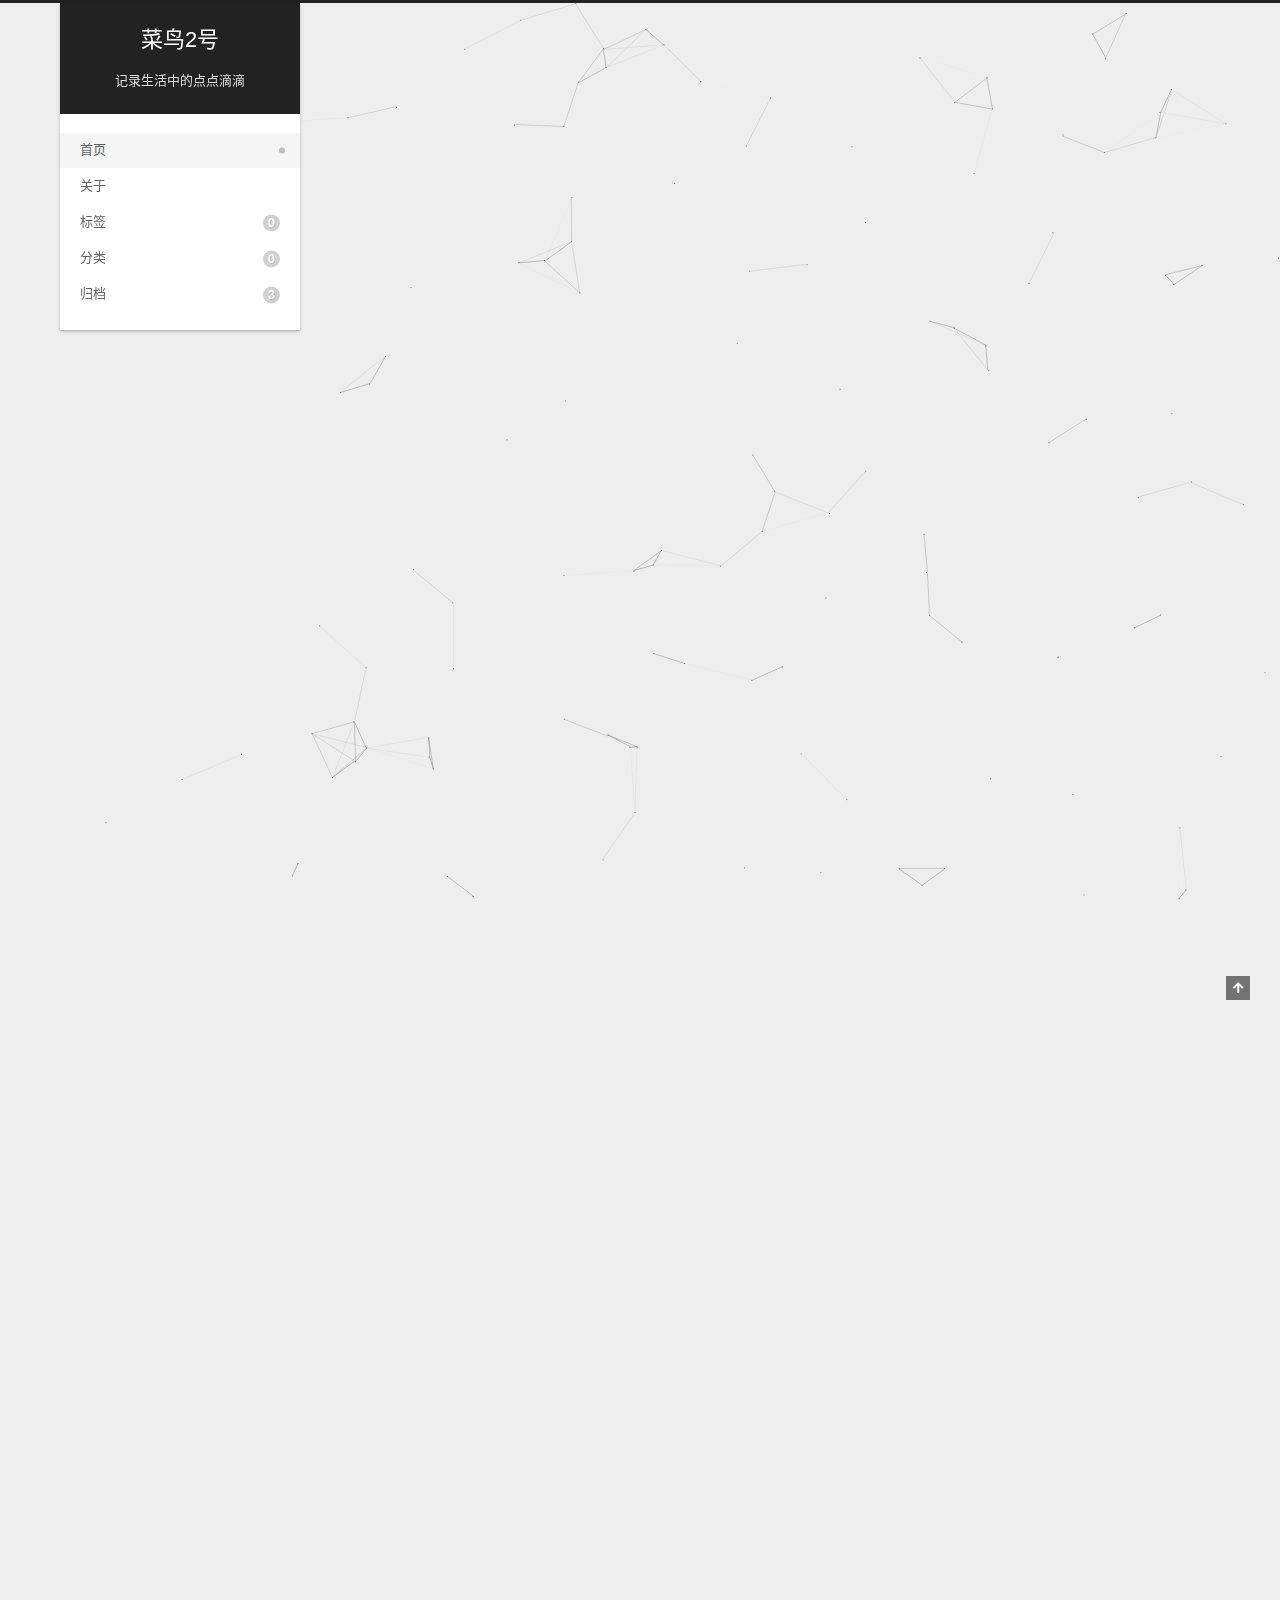
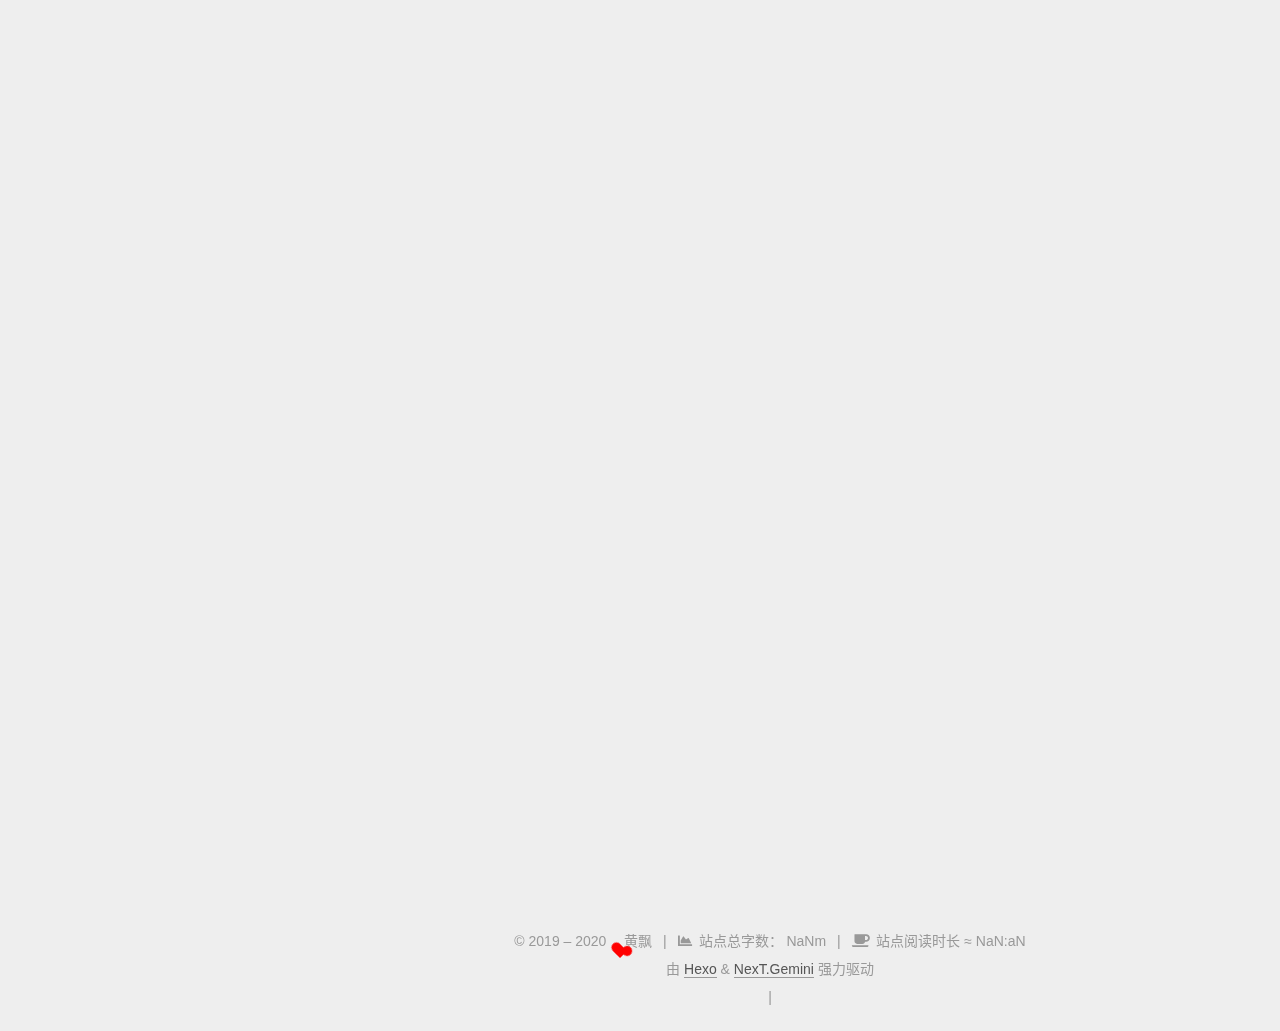
==== commit 6c854bf1: "Site updated: 2020-06-19 13:02:15" ====
--- a/index.html
+++ b/index.html
@@ -5,10 +5,10 @@
 <meta name="viewport" content="width=device-width, initial-scale=1, maximum-scale=2">
 <meta name="theme-color" content="#222">
 <meta name="generator" content="Hexo 4.2.1">
-  <link rel="apple-touch-icon" sizes="180x180" href="/images/apple-touch-icon-next.png">
-  <link rel="icon" type="image/png" sizes="32x32" href="/images/favicon-32x32-next.png">
-  <link rel="icon" type="image/png" sizes="16x16" href="/images/favicon-16x16-next.png">
-  <link rel="mask-icon" href="/images/logo.svg" color="#222">
+  <link rel="apple-touch-icon" sizes="180x180" href="/images/128x128.png">
+  <link rel="icon" type="image/png" sizes="32x32" href="/images/32x32.png">
+  <link rel="icon" type="image/png" sizes="16x16" href="/images/16x16.png">
+  <link rel="mask-icon" href="/images/algolia_logo.svg" color="#222">
 
 <link rel="stylesheet" href="/css/main.css">
 
@@ -17,17 +17,17 @@
 
 <script id="hexo-configurations">
     var NexT = window.NexT || {};
-    var CONFIG = {"hostname":"huangpiao.tech","root":"/","scheme":"Muse","version":"7.8.0","exturl":false,"sidebar":{"position":"left","display":"post","padding":18,"offset":12,"onmobile":false},"copycode":{"enable":false,"show_result":false,"style":null},"back2top":{"enable":true,"sidebar":false,"scrollpercent":false},"bookmark":{"enable":false,"color":"#222","save":"auto"},"fancybox":false,"mediumzoom":false,"lazyload":false,"pangu":false,"comments":{"style":"tabs","active":null,"storage":true,"lazyload":false,"nav":null},"algolia":{"hits":{"per_page":10},"labels":{"input_placeholder":"Search for Posts","hits_empty":"We didn't find any results for the search: ${query}","hits_stats":"${hits} results found in ${time} ms"}},"localsearch":{"enable":false,"trigger":"auto","top_n_per_article":1,"unescape":false,"preload":false},"motion":{"enable":true,"async":false,"transition":{"post_block":"fadeIn","post_header":"slideDownIn","post_body":"slideDownIn","coll_header":"slideLeftIn","sidebar":"slideUpIn"}}};
+    var CONFIG = {"hostname":"huangpiao.tech","root":"/","scheme":"Gemini","version":"7.8.0","exturl":false,"sidebar":{"position":"left","display":"post","padding":18,"offset":12,"b2t":true,"scrollpercent":true,"onmobile":false},"copycode":{"enable":false,"show_result":false,"style":null},"back2top":{"enable":true,"sidebar":false,"scrollpercent":false},"bookmark":{"enable":false,"color":"#222","save":"auto"},"fancybox":false,"mediumzoom":false,"lazyload":false,"pangu":false,"comments":{"style":"tabs","active":null,"storage":true,"lazyload":false,"nav":null},"algolia":{"hits":{"per_page":10},"labels":{"input_placeholder":"Search for Posts","hits_empty":"We didn't find any results for the search: ${query}","hits_stats":"${hits} results found in ${time} ms"}},"localsearch":{"enable":false,"trigger":"auto","top_n_per_article":1,"unescape":false,"preload":false},"motion":{"enable":true,"async":false,"transition":{"post_block":"fadeIn","post_header":"slideDownIn","post_body":"slideDownIn","coll_header":"slideLeftIn","sidebar":"slideUpIn"}}};
   </script>
 
   <meta name="description" content="直到这一刻微笑着说话为止，我至少留下了一公升眼泪">
 <meta property="og:type" content="website">
-<meta property="og:title" content="见渊の博客">
+<meta property="og:title" content="菜鸟2号">
 <meta property="og:url" content="https://huangpiao.tech/index.html">
-<meta property="og:site_name" content="见渊の博客">
+<meta property="og:site_name" content="菜鸟2号">
 <meta property="og:description" content="直到这一刻微笑着说话为止，我至少留下了一公升眼泪">
 <meta property="og:locale" content="zh_CN">
-<meta property="article:author" content="黄飘">
+<meta property="article:author" content="海哥">
 <meta name="twitter:card" content="summary">
 
 <link rel="canonical" href="https://huangpiao.tech/">
@@ -43,7 +43,7 @@
   };
 </script>
 
-  <title>见渊の博客</title>
+  <title>菜鸟2号</title>
   
 
 
@@ -94,7 +94,7 @@
 
     <a href="/" class="brand" rel="start">
       <span class="logo-line-before"><i></i></span>
-      <h1 class="site-title">见渊の博客</h1>
+      <h1 class="site-title">菜鸟2号</h1>
       <span class="logo-line-after"><i></i></span>
     </a>
       <p class="site-subtitle" itemprop="description">记录生活中的点点滴滴</p>
@@ -113,12 +113,27 @@
   <ul id="menu" class="main-menu menu">
         <li class="menu-item menu-item-home">
 
-    <a href="/" rel="section"><i class="fa fa-home fa-fw"></i>首页</a>
+    <a href="/" rel="section"><i class="home fa-fw"></i>首页</a>
+
+  </li>
+        <li class="menu-item menu-item-about">
+
+    <a href="/about/" rel="section"><i class="user fa-fw"></i>关于</a>
+
+  </li>
+        <li class="menu-item menu-item-tags">
+
+    <a href="/tags/" rel="section"><i class="tags fa-fw"></i>标签<span class="badge">0</span></a>
+
+  </li>
+        <li class="menu-item menu-item-categories">
+
+    <a href="/categories/" rel="section"><i class="th fa-fw"></i>分类<span class="badge">0</span></a>
 
   </li>
         <li class="menu-item menu-item-archives">
 
-    <a href="/archives/" rel="section"><i class="fa fa-archive fa-fw"></i>归档</a>
+    <a href="/archives/" rel="section"><i class="archive fa-fw"></i>归档<span class="badge">3</span></a>
 
   </li>
   </ul>
@@ -151,13 +166,13 @@
     <link itemprop="mainEntityOfPage" href="https://huangpiao.tech/2020/06/19/ok/">
 
     <span hidden itemprop="author" itemscope itemtype="http://schema.org/Person">
-      <meta itemprop="image" content="/images/avatar.gif">
-      <meta itemprop="name" content="黄飘">
+      <meta itemprop="image" content="/images/author.jpg">
+      <meta itemprop="name" content="海哥">
       <meta itemprop="description" content="直到这一刻微笑着说话为止，我至少留下了一公升眼泪">
     </span>
 
     <span hidden itemprop="publisher" itemscope itemtype="http://schema.org/Organization">
-      <meta itemprop="name" content="见渊の博客">
+      <meta itemprop="name" content="菜鸟2号">
     </span>
       <header class="post-header">
         <h2 class="post-title" itemprop="name headline">
@@ -175,7 +190,21 @@
               <time title="创建时间：2020-06-19 02:55:13" itemprop="dateCreated datePublished" datetime="2020-06-19T02:55:13+08:00">2020-06-19</time>
             </span>
 
-          
+          <br>
+            <span class="post-meta-item" title="本文字数">
+              <span class="post-meta-item-icon">
+                <i class="far fa-file-word"></i>
+              </span>
+                <span class="post-meta-item-text">本文字数：</span>
+              <span></span>
+            </span>
+            <span class="post-meta-item" title="阅读时长">
+              <span class="post-meta-item-icon">
+                <i class="far fa-clock"></i>
+              </span>
+                <span class="post-meta-item-text">阅读时长 &asymp;</span>
+              <span>NaN:aN</span>
+            </span>
 
         </div>
       </header>
@@ -208,13 +237,13 @@
     <link itemprop="mainEntityOfPage" href="https://huangpiao.tech/2020/06/19/%E4%BD%A0%E5%A5%BD-Hexo/">
 
     <span hidden itemprop="author" itemscope itemtype="http://schema.org/Person">
-      <meta itemprop="image" content="/images/avatar.gif">
-      <meta itemprop="name" content="黄飘">
+      <meta itemprop="image" content="/images/author.jpg">
+      <meta itemprop="name" content="海哥">
       <meta itemprop="description" content="直到这一刻微笑着说话为止，我至少留下了一公升眼泪">
     </span>
 
     <span hidden itemprop="publisher" itemscope itemtype="http://schema.org/Organization">
-      <meta itemprop="name" content="见渊の博客">
+      <meta itemprop="name" content="菜鸟2号">
     </span>
       <header class="post-header">
         <h2 class="post-title" itemprop="name headline">
@@ -233,7 +262,21 @@
               <time title="创建时间：2020-06-19 02:50:59 / 修改时间：02:30:43" itemprop="dateCreated datePublished" datetime="2020-06-19T02:50:59+08:00">2020-06-19</time>
             </span>
 
-          
+          <br>
+            <span class="post-meta-item" title="本文字数">
+              <span class="post-meta-item-icon">
+                <i class="far fa-file-word"></i>
+              </span>
+                <span class="post-meta-item-text">本文字数：</span>
+              <span></span>
+            </span>
+            <span class="post-meta-item" title="阅读时长">
+              <span class="post-meta-item-icon">
+                <i class="far fa-clock"></i>
+              </span>
+                <span class="post-meta-item-text">阅读时长 &asymp;</span>
+              <span>NaN:aN</span>
+            </span>
 
         </div>
       </header>
@@ -279,13 +322,13 @@
     <link itemprop="mainEntityOfPage" href="https://huangpiao.tech/2020/06/19/hello-world/">
 
     <span hidden itemprop="author" itemscope itemtype="http://schema.org/Person">
-      <meta itemprop="image" content="/images/avatar.gif">
-      <meta itemprop="name" content="黄飘">
+      <meta itemprop="image" content="/images/author.jpg">
+      <meta itemprop="name" content="海哥">
       <meta itemprop="description" content="直到这一刻微笑着说话为止，我至少留下了一公升眼泪">
     </span>
 
     <span hidden itemprop="publisher" itemscope itemtype="http://schema.org/Organization">
-      <meta itemprop="name" content="见渊の博客">
+      <meta itemprop="name" content="菜鸟2号">
     </span>
       <header class="post-header">
         <h2 class="post-title" itemprop="name headline">
@@ -304,7 +347,21 @@
               <time title="创建时间：2020-06-19 02:30:43 / 修改时间：03:45:26" itemprop="dateCreated datePublished" datetime="2020-06-19T02:30:43+08:00">2020-06-19</time>
             </span>
 
-          
+          <br>
+            <span class="post-meta-item" title="本文字数">
+              <span class="post-meta-item-icon">
+                <i class="far fa-file-word"></i>
+              </span>
+                <span class="post-meta-item-text">本文字数：</span>
+              <span></span>
+            </span>
+            <span class="post-meta-item" title="阅读时长">
+              <span class="post-meta-item-icon">
+                <i class="far fa-clock"></i>
+              </span>
+                <span class="post-meta-item-text">阅读时长 &asymp;</span>
+              <span>NaN:aN</span>
+            </span>
 
         </div>
       </header>
@@ -398,10 +455,13 @@
       <div class="post-toc-wrap sidebar-panel">
       </div>
       <!--/noindex-->
+	  
 
       <div class="site-overview-wrap sidebar-panel">
         <div class="site-author motion-element" itemprop="author" itemscope itemtype="http://schema.org/Person">
-  <p class="site-author-name" itemprop="name">黄飘</p>
+    <img class="site-author-image" itemprop="image" alt="海哥"
+      src="/images/author.jpg">
+  <p class="site-author-name" itemprop="name">海哥</p>
   <div class="site-description" itemprop="description">直到这一刻微笑着说话为止，我至少留下了一公升眼泪</div>
 </div>
 <div class="site-state-wrap motion-element">
@@ -415,6 +475,14 @@
       </div>
   </nav>
 </div>
+  <div class="links-of-author motion-element">
+      <span class="links-of-author-item">
+        <a href="https://github.com/mm0928" title="GitHub → https:&#x2F;&#x2F;github.com&#x2F;mm0928" rel="noopener" target="_blank"><i class="github fa-fw"></i>GitHub</a>
+      </span>
+  </div>
+  <div class="cc-license motion-element" itemprop="license">
+    <a href="https://creativecommons.org/licenses/by-nc-sa/4.0/" class="cc-opacity" rel="noopener" target="_blank"><img src="/images/cc-by-nc-sa.svg" alt="Creative Commons"></a>
+  </div>
 
 
 
@@ -436,17 +504,50 @@
 
 <div class="copyright">
   
-  &copy; 
+  &copy; 2019 – 
   <span itemprop="copyrightYear">2020</span>
   <span class="with-love">
-    <i class="fa fa-heart"></i>
+    <i class="heart"></i>
   </span>
   <span class="author" itemprop="copyrightHolder">黄飘</span>
+	<script async src="https://busuanzi.ibruce.info/busuanzi/2.3/busuanzi.pure.mini.js"></script>
+    <span class="post-meta-divider">|</span>
+    <span class="post-meta-item-icon">
+      <i class="fa fa-chart-area"></i>
+    </span>
+      <span class="post-meta-item-text">站点总字数：</span>
+    <span title="站点总字数">NaNm</span>
+    <span class="post-meta-divider">|</span>
+    <span class="post-meta-item-icon">
+      <i class="fa fa-coffee"></i>
+    </span>
+      <span class="post-meta-item-text">站点阅读时长 &asymp;</span>
+    <span title="站点阅读时长">NaN:aN</span>
 </div>
-  <div class="powered-by">由 <a href="https://hexo.io/" class="theme-link" rel="noopener" target="_blank">Hexo</a> & <a href="https://muse.theme-next.org/" class="theme-link" rel="noopener" target="_blank">NexT.Muse</a> 强力驱动
+  <div class="powered-by">由 <a href="https://hexo.io/" class="theme-link" rel="noopener" target="_blank">Hexo</a> & <a href="https://theme-next.org/" class="theme-link" rel="noopener" target="_blank">NexT.Gemini</a> 强力驱动
   </div>
 
         
+<div class="busuanzi-count">
+  <script async src="https://busuanzi.ibruce.info/busuanzi/2.3/busuanzi.pure.mini.js"></script>
+    <span class="post-meta-item" id="busuanzi_container_site_uv" style="display: none;">
+      <span class="post-meta-item-icon">
+        <i class="user"></i>
+      </span>
+      <span class="site-uv" title="总访客量">
+        <span id="busuanzi_value_site_uv"></span>
+      </span>
+    </span>
+    <span class="post-meta-divider">|</span>
+    <span class="post-meta-item" id="busuanzi_container_site_pv" style="display: none;">
+      <span class="post-meta-item-icon">
+        <i class="eye"></i>
+      </span>
+      <span class="site-pv" title="总访问量">
+        <span id="busuanzi_value_site_pv"></span>
+      </span>
+    </span>
+</div>
 
 
 
@@ -471,7 +572,7 @@
 <script src="/js/motion.js"></script>
 
 
-<script src="/js/schemes/muse.js"></script>
+<script src="/js/schemes/pisces.js"></script>
 
 
 <script src="/js/next-boot.js"></script>
@@ -501,3 +602,6 @@
 
 </body>
 </html>
+<!-- ҳ����С���� -->
+<script type="text/javascript" src="/js/src/clicklove.js"></script>
+
